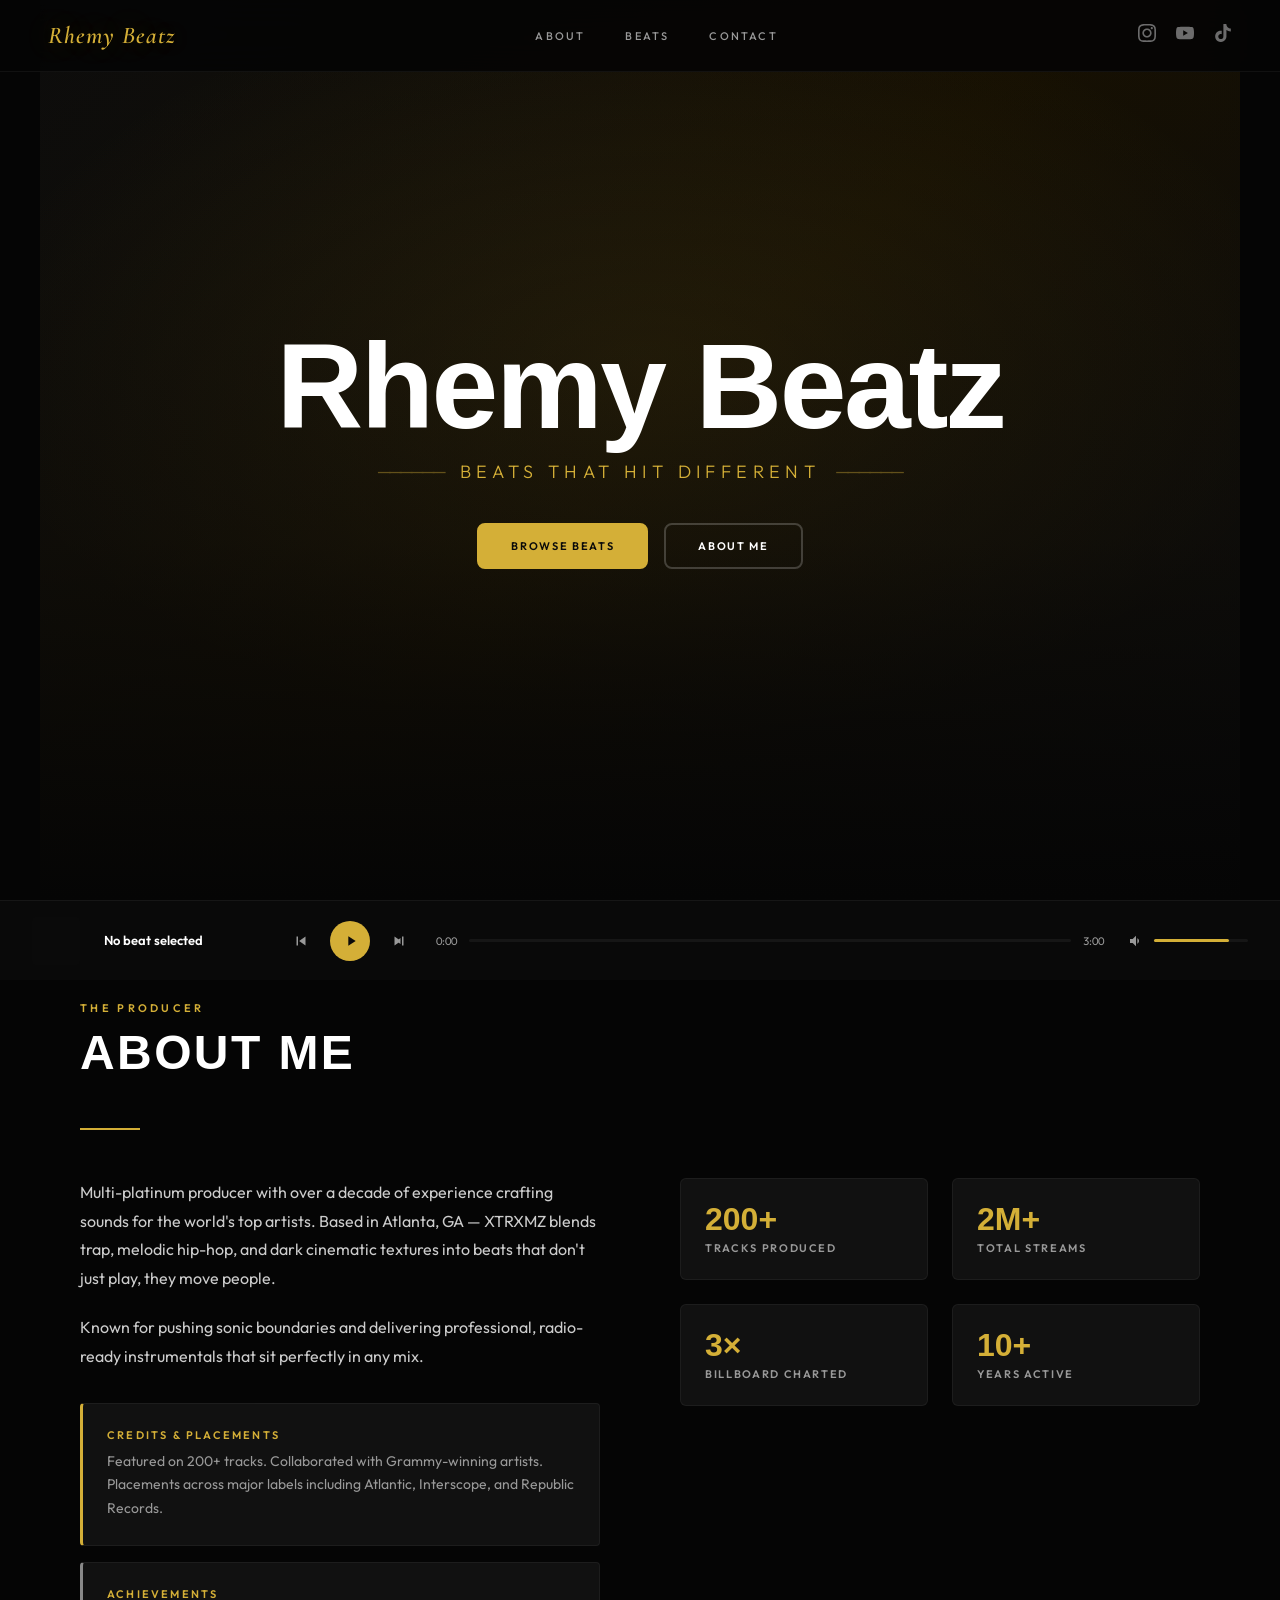
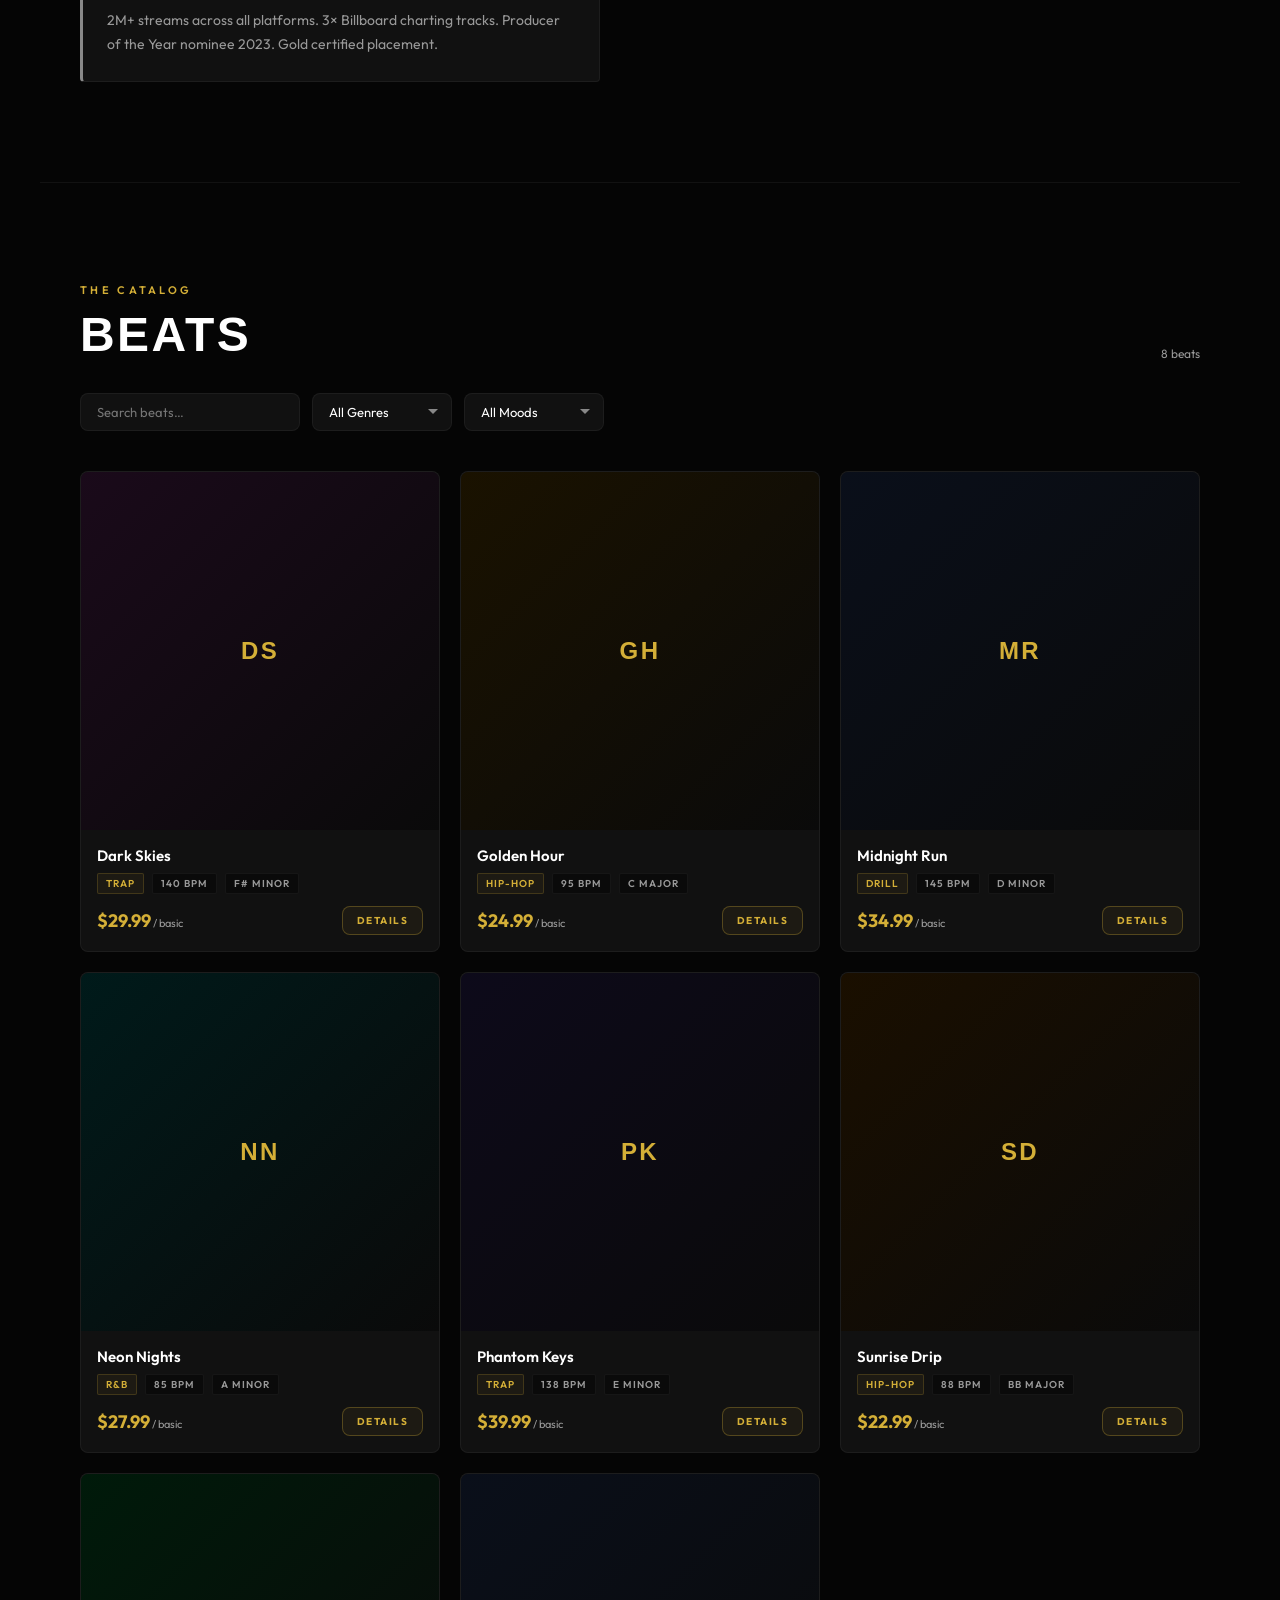
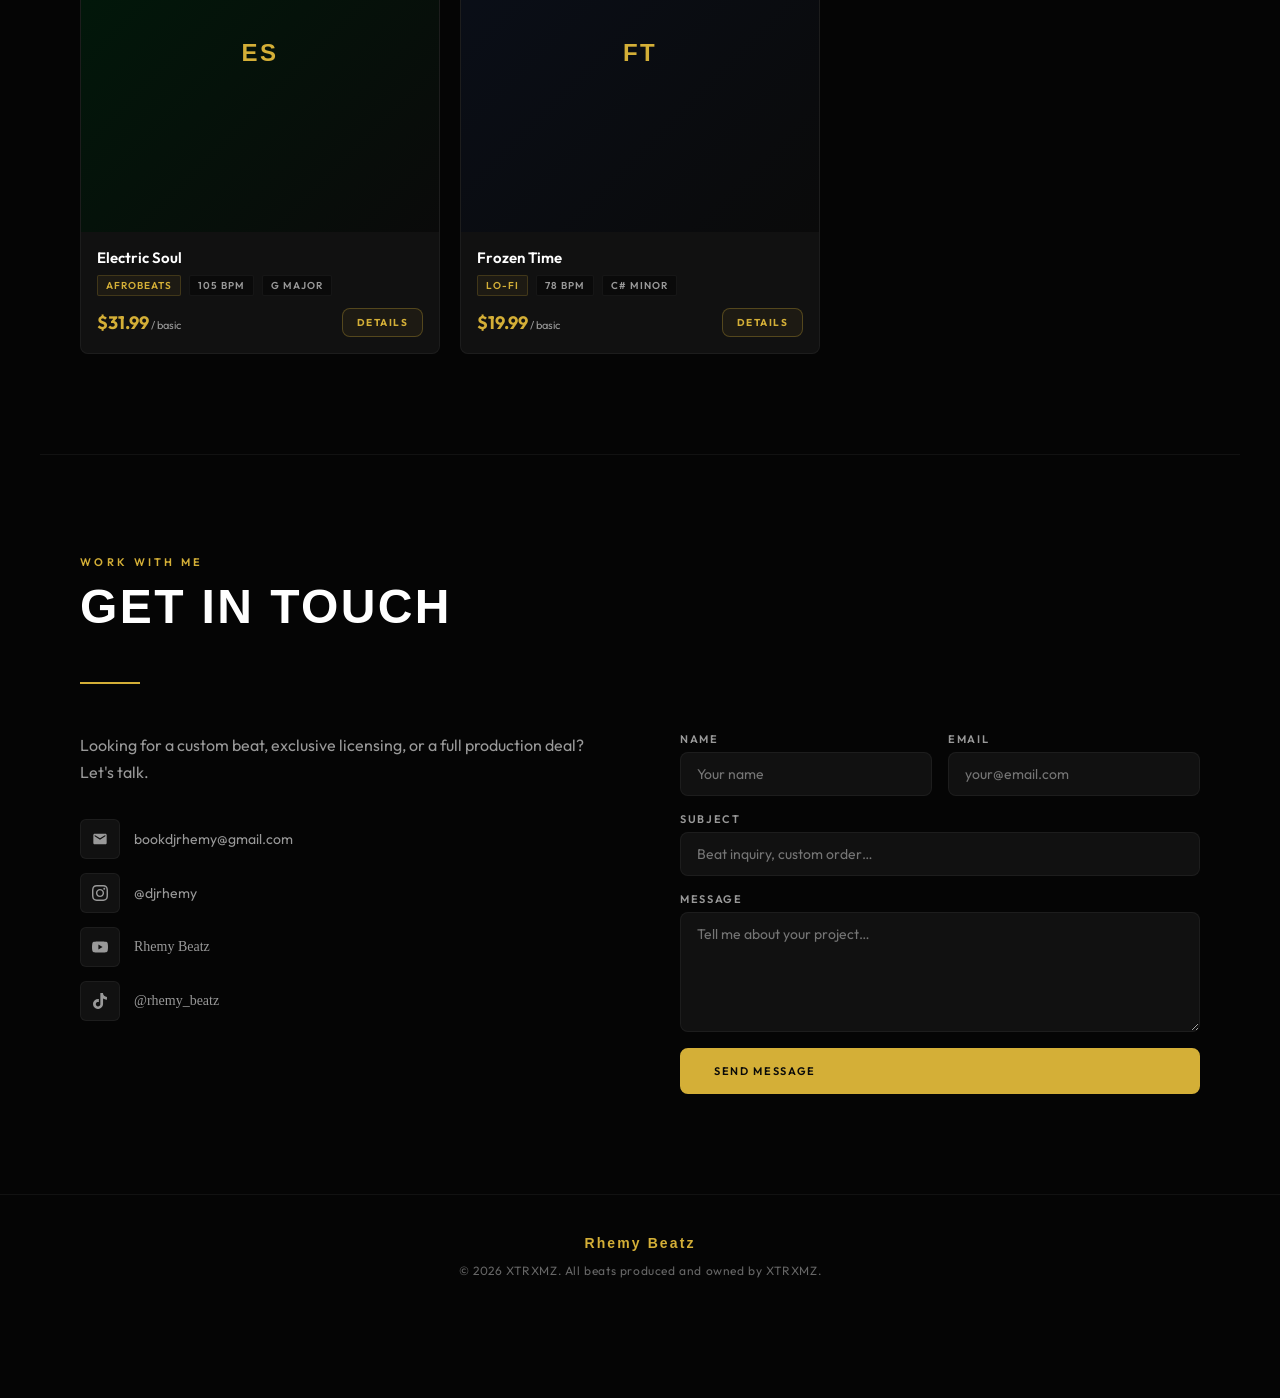
==== index.html @ 39f66e3c "Initial commit - saving my progress" ====
<!DOCTYPE html>
<html lang="en">
<head>
  <meta charset="UTF-8" />
  <meta name="viewport" content="width=device-width, initial-scale=1.0" />
  <title>Rhemy Beatz|Beatshub</title>
  <meta name="description" content="Premium beats by XTRXMZ. Trap, Hip-Hop, Drill, R&B instrumentals available for licensing." />
  <link rel="stylesheet" href="styles.css" />
</head>
<body>

<!-- ═══════════════════════════════════════════ NAV ══ -->
<nav id="nav">
  <a href="#hero" class="nav-logo"></a>
  <div class="nav-links">
    <a href="#about">About</a>
    <a href="#beats">Beats</a>
    <a href="#contact">Contact</a>
  </div>
  <div class="nav-social">
    <!-- Instagram -->
    <a href="https://instagram.com" target="_blank" title="Instagram">
      <svg viewBox="0 0 24 24"><path d="M12 2.163c3.204 0 3.584.012 4.85.07 3.252.148 4.771 1.691 4.919 4.919.058 1.265.069 1.645.069 4.849 0 3.205-.012 3.584-.069 4.849-.149 3.225-1.664 4.771-4.919 4.919-1.266.058-1.644.07-4.85.07-3.204 0-3.584-.012-4.849-.07-3.26-.149-4.771-1.699-4.919-4.92-.058-1.265-.07-1.644-.07-4.849 0-3.204.013-3.583.07-4.849.149-3.227 1.664-4.771 4.919-4.919 1.266-.057 1.645-.069 4.849-.069zm0-2.163c-3.259 0-3.667.014-4.947.072-4.358.2-6.78 2.618-6.98 6.98-.059 1.281-.073 1.689-.073 4.948 0 3.259.014 3.668.072 4.948.2 4.358 2.618 6.78 6.98 6.98 1.281.058 1.689.072 4.948.072 3.259 0 3.668-.014 4.948-.072 4.354-.2 6.782-2.618 6.979-6.98.059-1.28.073-1.689.073-4.948 0-3.259-.014-3.667-.072-4.947-.196-4.354-2.617-6.78-6.979-6.98-1.281-.059-1.69-.073-4.949-.073zm0 5.838c-3.403 0-6.162 2.759-6.162 6.162s2.759 6.163 6.162 6.163 6.162-2.759 6.162-6.163c0-3.403-2.759-6.162-6.162-6.162zm0 10.162c-2.209 0-4-1.79-4-4 0-2.209 1.791-4 4-4s4 1.791 4 4c0 2.21-1.791 4-4 4zm6.406-11.845c-.796 0-1.441.645-1.441 1.44s.645 1.44 1.441 1.44c.795 0 1.439-.645 1.439-1.44s-.644-1.44-1.439-1.44z"/></svg>
    </a>
    <!-- YouTube -->
    <a href="https://youtube.com" target="_blank" title="YouTube">
      <svg viewBox="0 0 24 24"><path d="M23.495 6.205a3.007 3.007 0 0 0-2.088-2.088c-1.87-.501-9.396-.501-9.396-.501s-7.507-.01-9.396.501A3.007 3.007 0 0 0 .527 6.205a31.247 31.247 0 0 0-.522 5.805 31.247 31.247 0 0 0 .522 5.783 3.007 3.007 0 0 0 2.088 2.088c1.868.502 9.396.502 9.396.502s7.506 0 9.396-.502a3.007 3.007 0 0 0 2.088-2.088 31.247 31.247 0 0 0 .5-5.783 31.247 31.247 0 0 0-.5-5.805zM9.609 15.601V8.408l6.264 3.602z"/></svg>
    </a>
    <!-- TikTok -->
    <a href="https://tiktok.com" target="_blank" title="TikTok">
      <svg viewBox="0 0 24 24"><path d="M12.525.02c1.31-.02 2.61-.01 3.91-.02.08 1.53.63 3.09 1.75 4.17 1.12 1.11 2.7 1.62 4.24 1.79v4.03c-1.44-.05-2.89-.35-4.2-.97-.57-.26-1.1-.59-1.62-.93-.01 2.92.01 5.84-.02 8.75-.08 1.4-.54 2.79-1.35 3.94-1.31 1.92-3.58 3.17-5.91 3.21-1.43.08-2.86-.31-4.08-1.03-2.02-1.19-3.44-3.37-3.65-5.71-.02-.5-.03-1-.01-1.49.18-1.9 1.12-3.72 2.58-4.96 1.66-1.44 3.98-2.13 6.15-1.72.02 1.48-.04 2.96-.04 4.44-.99-.32-2.15-.23-3.02.37-.63.41-1.11 1.04-1.36 1.75-.21.51-.15 1.07-.14 1.61.24 1.64 1.82 3.02 3.5 2.87 1.12-.01 2.19-.66 2.77-1.61.19-.33.4-.67.41-1.06.1-1.79.06-3.57.07-5.36.01-4.03-.01-8.05.02-12.07z"/></svg>
    </a>
  </div>
</nav>

<!-- ═══════════════════════════════════════════ HERO ══ -->
<section id="hero">
  <div class="hero-bg"></div>
  <div class="hero-overlay"></div>
  <div class="hero-content">
    <h1 class="hero-name" id="hero-name">Rhemy Beatz</h1>
    <p class="hero-tagline" id="hero-tagline">Beats That Hit Different</p>
    <div class="hero-cta">
      <a href="#beats" class="btn btn-primary">Browse Beats</a>
      <a href="#about" class="btn btn-outline">About Me</a>
    </div>
  </div>
</section>

<!-- ═══════════════════════════════════════════ ABOUT ══ -->
<section id="about">
  <div class="section-label">The Producer</div>
  <h2 class="section-title">About Me</h2>
  <div class="section-divider"></div>
  <div class="about-grid">
    <div>
      <div class="about-bio">
        <p id="about-bio-1"></p>
        <p id="about-bio-2"></p>
      </div>
      <div class="credits-block" style="margin-top:32px">
        <h4>Credits &amp; Placements</h4>
        <p id="credits-text"></p>
      </div>
      <div class="credits-block" style="margin-top:16px; border-left-color: #888">
        <h4>Achievements</h4>
        <p id="achievements-text"></p>
      </div>
    </div>
    <div>
      <div id="about-stats" class="about-stats"></div>
    </div>
  </div>
</section>

<!-- ═══════════════════════════════════════════ BEATS ══ -->
<section id="beats">
  <div class="beats-header">
    <div>
      <div class="section-label">The Catalog</div>
      <h2 class="section-title">Beats</h2>
    </div>
    <span class="filter-count" id="beat-count"></span>
  </div>

  <div class="filters">
    <input type="search" class="filter-input" id="filter-search" placeholder="Search beats…" autocomplete="off" />
    <select class="filter-select" id="filter-genre">
      <option value="">All Genres</option>
    </select>
    <select class="filter-select" id="filter-mood">
      <option value="">All Moods</option>
    </select>
  </div>

  <div class="beats-grid" id="beats-grid"></div>
</section>

<!-- ═══════════════════════════════════════════ CONTACT ══ -->
<section id="contact">
  <div class="section-label">Work With Me</div>
  <h2 class="section-title">Get In Touch</h2>
  <div class="section-divider"></div>
  <div class="contact-grid">
    <div class="contact-info">
      <p class="contact-tagline">Looking for a custom beat, exclusive licensing, or a full production deal? Let's talk.</p>
      <div class="contact-links">
        <a href="mailto: bookdjrhemy@gmail.com" class="contact-link">
          <span class="contact-link-icon">
            <svg viewBox="0 0 24 24"><path d="M20 4H4c-1.1 0-1.99.9-1.99 2L2 18c0 1.1.9 2 2 2h16c1.1 0 2-.9 2-2V6c0-1.1-.9-2-2-2zm0 4l-8 5-8-5V6l8 5 8-5v2z"/></svg>
          </span>
          bookdjrhemy@gmail.com
        </a>
        <a href="https://djrhemy" target="_blank" class="contact-link">
          <span class="contact-link-icon">
            <svg viewBox="0 0 24 24"><path d="M12 2.163c3.204 0 3.584.012 4.85.07 3.252.148 4.771 1.691 4.919 4.919.058 1.265.069 1.645.069 4.849 0 3.205-.012 3.584-.069 4.849-.149 3.225-1.664 4.771-4.919 4.919-1.266.058-1.644.07-4.85.07-3.204 0-3.584-.012-4.849-.07-3.26-.149-4.771-1.699-4.919-4.92-.058-1.265-.07-1.644-.07-4.849 0-3.204.013-3.583.07-4.849.149-3.227 1.664-4.771 4.919-4.919 1.266-.057 1.645-.069 4.849-.069zm0-2.163c-3.259 0-3.667.014-4.947.072-4.358.2-6.78 2.618-6.98 6.98-.059 1.281-.073 1.689-.073 4.948 0 3.259.014 3.668.072 4.948.2 4.358 2.618 6.78 6.98 6.98 1.281.058 1.689.072 4.948.072 3.259 0 3.668-.014 4.948-.072 4.354-.2 6.782-2.618 6.979-6.98.059-1.28.073-1.689.073-4.948 0-3.259-.014-3.667-.072-4.947-.196-4.354-2.617-6.78-6.979-6.98-1.281-.059-1.69-.073-4.949-.073zm0 5.838c-3.403 0-6.162 2.759-6.162 6.162s2.759 6.163 6.162 6.163 6.162-2.759 6.162-6.163c0-3.403-2.759-6.162-6.162-6.162zm0 10.162c-2.209 0-4-1.79-4-4 0-2.209 1.791-4 4-4s4 1.791 4 4c0 2.21-1.791 4-4 4zm6.406-11.845c-.796 0-1.441.645-1.441 1.44s.645 1.44 1.441 1.44c.795 0 1.439-.645 1.439-1.44s-.644-1.44-1.439-1.44z"/></svg>
          </span>
          @djrhemy
        </a>
        <a href="https://youtube.com" target="_Rhemy Beatz" class="contact-link">
          <span class="contact-link-icon" style="font-family: 'Georgia', serif;">
            <svg viewBox="0 0 24 24"><path d="M23.495 6.205a3.007 3.007 0 0 0-2.088-2.088c-1.87-.501-9.396-.501-9.396-.501s-7.507-.01-9.396.501A3.007 3.007 0 0 0 .527 6.205a31.247 31.247 0 0 0-.522 5.805 31.247 31.247 0 0 0 .522 5.783 3.007 3.007 0 0 0 2.088 2.088c1.868.502 9.396.502 9.396.502s7.506 0 9.396-.502a3.007 3.007 0 0 0 2.088-2.088 31.247 31.247 0 0 0 .5-5.783 31.247 31.247 0 0 0-.5-5.805zM9.609 15.601V8.408l6.264 3.602z"/></svg>
          </span>
          <span style="font-family: 'Georgia', serif;">Rhemy Beatz</span>
        </a>
        <a href="https://tiktok.com" target="_rhemy_beatz" class="contact-link">
          <span class="contact-link-icon">
            <svg viewBox="0 0 24 24"><path d="M12.525.02c1.31-.02 2.61-.01 3.91-.02.08 1.53.63 3.09 1.75 4.17 1.12 1.11 2.7 1.62 4.24 1.79v4.03c-1.44-.05-2.89-.35-4.2-.97-.57-.26-1.1-.59-1.62-.93-.01 2.92.01 5.84-.02 8.75-.08 1.4-.54 2.79-1.35 3.94-1.31 1.92-3.58 3.17-5.91 3.21-1.43.08-2.86-.31-4.08-1.03-2.02-1.19-3.44-3.37-3.65-5.71-.02-.5-.03-1-.01-1.49.18-1.9 1.12-3.72 2.58-4.96 1.66-1.44 3.98-2.13 6.15-1.72.02 1.48-.04 2.96-.04 4.44-.99-.32-2.15-.23-3.02.37-.63.41-1.11 1.04-1.36 1.75-.21.51-.15 1.07-.14 1.61.24 1.64 1.82 3.02 3.5 2.87 1.12-.01 2.19-.66 2.77-1.61.19-.33.4-.67.41-1.06.1-1.79.06-3.57.07-5.36.01-4.03-.01-8.05.02-12.07z"/></svg>
          </span>
          <span style="font-family: 'Georgia', serif;">@rhemy_beatz</span>
        </a>
      </div>
    </div>

    <div>
      <form class="contact-form" id="contact-form">
        <div class="form-row">
          <div class="form-field">
            <label class="form-label" for="f-name">Name</label>
            <input class="form-input" type="text" id="f-name" placeholder="Your name" required />
          </div>
          <div class="form-field">
            <label class="form-label" for="f-email">Email</label>
            <input class="form-input" type="email" id="f-email" placeholder="your@email.com" required />
          </div>
        </div>
        <div class="form-field">
          <label class="form-label" for="f-subject">Subject</label>
          <input class="form-input" type="text" id="f-subject" placeholder="Beat inquiry, custom order…" required />
        </div>
        <div class="form-field">
          <label class="form-label" for="f-message">Message</label>
          <textarea class="form-textarea" id="f-message" placeholder="Tell me about your project…" required></textarea>
        </div>
        <button type="submit" class="btn btn-primary" id="submit-btn">Send Message</button>
      </form>
      <div class="form-success" id="form-success">
        Message sent — I'll get back to you within 24 hours.
      </div>
    </div>
  </div>
</section>

<!-- ═══════════════════════════════════════════ FOOTER ══ -->
<footer>
  <div class="footer-name">XTRXMZ</div>
  <p>&copy; 2026 XTRXMZ. All beats produced and owned by XTRXMZ.</p>
</footer>

<!-- ═══════════════════════════════════════════ BEAT MODAL ══ -->
<div class="modal-overlay" id="modal-overlay">
  <div class="modal" role="dialog" aria-modal="true">
    <div class="modal-inner">
      <div class="modal-art" id="modal-art">
        <div class="modal-art-placeholder" id="modal-art-initials"></div>
      </div>
      <div class="modal-body">
        <button class="modal-close" id="modal-close" aria-label="Close">&times;</button>
        <h2 class="modal-title" id="modal-title"></h2>
        <div class="modal-tags" id="modal-tags"></div>
        <p class="modal-desc" id="modal-desc"></p>
        <div class="modal-specs">
          <div class="spec-item"><div class="spec-label">Genre</div><div class="spec-value" id="modal-spec-genre"></div></div>
          <div class="spec-item"><div class="spec-label">BPM</div><div class="spec-value" id="modal-spec-bpm"></div></div>
          <div class="spec-item"><div class="spec-label">Key</div><div class="spec-value" id="modal-spec-key"></div></div>
          <div class="spec-item"><div class="spec-label">Mood</div><div class="spec-value" id="modal-spec-mood"></div></div>
        </div>
        <div>
          <div class="section-label" style="margin-bottom:12px">License Pricing</div>
          <div class="license-grid">
            <div class="license-item">
              <div><span class="license-name">Basic License</span><br><small style="color:var(--text-muted);font-size:11px">MP3 · 500k streams · Non-exclusive</small></div>
              <div class="license-price" id="modal-license-basic"></div>
            </div>
            <div class="license-item popular">
              <div><span class="license-name">Premium License</span><span class="license-badge">Popular</span><br><small style="color:var(--text-muted);font-size:11px">WAV+MP3 · Unlimited · Non-exclusive</small></div>
              <div class="license-price" id="modal-license-premium"></div>
            </div>
            <div class="license-item">
              <div><span class="license-name">Exclusive License</span><br><small style="color:var(--text-muted);font-size:11px">Full rights · Removed from catalog</small></div>
              <div class="license-price" id="modal-license-exclusive"></div>
            </div>
          </div>
        </div>
        <button class="btn btn-primary" id="modal-play-btn" style="margin-top:8px">
          <svg width="14" height="14" viewBox="0 0 24 24" fill="currentColor"><path d="M8 5v14l11-7z"/></svg>
          Preview Beat
        </button>
      </div>
    </div>
  </div>
</div>

<!-- ═══════════════════════════════════════════ FLOATING PLAYER ══ -->
<div id="player">
  <div class="player-art" id="player-art">
    <span id="player-art-initials"></span>
  </div>
  <div class="player-info">
    <div class="player-title" id="player-title">No beat selected</div>
    <div class="player-genre" id="player-genre"></div>
  </div>
  <div class="player-controls">
    <button class="ctrl-btn" id="btn-prev" title="Previous">
      <svg viewBox="0 0 24 24"><path d="M6 6h2v12H6zm3.5 6 8.5 6V6z"/></svg>
    </button>
    <button class="play-pause-btn" title="Play / Pause">
      <svg class="icon-play" viewBox="0 0 24 24"><path d="M8 5v14l11-7z"/></svg>
      <svg class="icon-pause" viewBox="0 0 24 24"><path d="M6 19h4V5H6v14zm8-14v14h4V5h-4z"/></svg>
    </button>
    <button class="ctrl-btn" id="btn-next" title="Next">
      <svg viewBox="0 0 24 24"><path d="M6 18l8.5-6L6 6v12zm2.5-6 5.5 4V8z M16 6h2v12h-2z"/></svg>
    </button>
  </div>
  <div class="player-progress">
    <span class="progress-time" id="time-current">0:00</span>
    <div class="progress-track" id="progress-track">
      <div class="progress-fill" id="progress-fill"></div>
      <div class="progress-thumb" id="progress-thumb"></div>
    </div>
    <span class="progress-time" id="time-total">3:00</span>
  </div>
  <div class="player-volume">
    <svg viewBox="0 0 24 24"><path d="M3 9v6h4l5 5V4L7 9H3zm13.5 3c0-1.77-1.02-3.29-2.5-4.03v8.05c1.48-.73 2.5-2.25 2.5-4.02z"/></svg>
    <div class="volume-track" id="volume-track">
      <div class="volume-fill" id="volume-fill"></div>
    </div>
  </div>
</div>

<audio id="audio"></audio>
<script src="script.js"></script>
</body>
</html>
---- styles.css ----
@import url('https://fonts.googleapis.com/css2?family=Cormorant+Garamond:ital,wght@0,400;0,600;1,400&family=Bebas+Neue&family=Outfit:wght@300;400;500;600;700&display=swap');

*, *::before, *::after { box-sizing: border-box; margin: 0; padding: 0; }

:root {
  --bg: #050505;
  --bg-card: #111111;
  --bg-card2: #0a0a0a;
  --border: rgba(255,255,255,0.05);
  --gold: #D4AF37;
  --gold-dim: #b8942b;
  --gold-bg: rgba(212,175,55,0.06);
  --text: #FFFFFF;
  --text-muted: #999999;
  --text-dim: #666666;
  --radius: 8px;
  --player-h: 80px;
}

html { scroll-behavior: smooth; }

body {
  font-family: 'Outfit', sans-serif;
  background: var(--bg);
  color: var(--text);
  min-height: 100vh;
  padding-bottom: var(--player-h);
}

a { color: inherit; text-decoration: none; }
img { max-width: 100%; display: block; }
button { cursor: pointer; border: none; background: none; font-family: inherit; }

/* ─── SCROLLBAR ─────────────────────────────── */
::-webkit-scrollbar { width: 6px; }
::-webkit-scrollbar-track { background: var(--bg); }
::-webkit-scrollbar-thumb { background: var(--border); border-radius: 3px; }
::-webkit-scrollbar-thumb:hover { background: var(--gold-dim); }

/* ─── NAV ───────────────────────────────────── */
#nav {
  position: fixed; top: 0; left: 0; right: 0; z-index: 100;
  display: flex; align-items: center; justify-content: space-between;
  padding: 0 48px; height: 72px;
  background: rgba(5,5,5,0.9);
  backdrop-filter: blur(20px);
  border-bottom: 1px solid var(--border);
  transition: all 0.3s ease;
}
.nav-logo {
  font-family: 'Cormorant Garamond', serif;
  font-style: italic;
  font-weight: 600;
  font-size: 24px;
  color: var(--gold);
  letter-spacing: 0.05em;
  text-shadow: 0 0 30px rgba(212,175,55,0.3);
}
.nav-links { display: flex; gap: 40px; align-items: center; }
.nav-links a {
  font-size: 11px; font-weight: 500; letter-spacing: 0.2em;
  text-transform: uppercase; color: var(--text-muted);
  transition: all 0.3s ease;
  position: relative;
}
.nav-links a::after {
  content: '';
  position: absolute;
  bottom: -4px;
  left: 0;
  width: 0;
  height: 1px;
  background: var(--gold);
  transition: width 0.3s ease;
}
.nav-links a:hover { color: var(--text); }
.nav-links a:hover::after { width: 100%; }
.nav-social { display: flex; gap: 20px; align-items: center; }
.nav-social a { 
  color: var(--text-muted); 
  font-size: 18px; 
  transition: all 0.3s ease;
  opacity: 0.7;
}
.nav-social a:hover { 
  color: var(--gold); 
  opacity: 1;
  transform: translateY(-2px);
}
.nav-social svg { width: 18px; height: 18px; fill: currentColor; }

/* ─── HERO ──────────────────────────────────── */
#hero {
  position: relative; height: 100vh; min-height: 600px;
  display: flex; align-items: center; justify-content: center; overflow: hidden;
}
.hero-bg {
  position: absolute; inset: 0;
  background: linear-gradient(135deg, #0d0d0d 0%, #1a1200 50%, #0d0d0d 100%);
}
.hero-bg::before {
  content: '';
  position: absolute; inset: 0;
  background: radial-gradient(ellipse 80% 60% at 50% 40%, rgba(212,175,55,0.12) 0%, transparent 70%);
}
.hero-bg-img {
  position: absolute; inset: 0; width: 100%; height: 100%;
  object-fit: cover; opacity: 0.3;
}
.hero-overlay {
  position: absolute; inset: 0;
  background: linear-gradient(to bottom, rgba(10,10,10,0.2) 0%, rgba(10,10,10,0.5) 60%, var(--bg) 100%);
}
.hero-content {
  position: relative; z-index: 2; text-align: center; padding: 0 24px;
  animation: fadeUp 1.2s ease both;
}
@keyframes fadeUp {
  from { opacity: 0; transform: translateY(30px); }
  to   { opacity: 1; transform: translateY(0); }
}
.hero-name {
  font-family: 'Syncopate', sans-serif;
  font-size: clamp(56px, 12vw, 120px);
  font-weight: 700; letter-spacing: -0.02em;
  color: #fff; line-height: 0.9;
  margin-bottom: 20px;
}
.hero-tagline {
  font-size: clamp(13px, 2vw, 18px); font-weight: 300;
  color: var(--gold); letter-spacing: 0.3em; text-transform: uppercase;
  margin-bottom: 40px;
}
.hero-tagline::before,
.hero-tagline::after {
  content: '──────';
  display: inline-block; margin: 0 16px;
  opacity: 0.4; letter-spacing: -0.1em;
}
.hero-cta { display: flex; gap: 16px; justify-content: center; flex-wrap: wrap; }
.btn {
  display: inline-flex; align-items: center; gap: 8px;
  padding: 14px 32px; font-size: 11px; font-weight: 600;
  letter-spacing: 0.15em; text-transform: uppercase;
  border-radius: var(--radius); transition: all 0.2s;
}
.btn-primary {
  background: var(--gold); color: #0a0a0a;
  border: 2px solid var(--gold);
}
.btn-primary:hover { background: var(--gold-dim); border-color: var(--gold-dim); transform: translateY(-2px); }
.btn-outline {
  background: transparent; color: var(--text);
  border: 2px solid rgba(255,255,255,0.2);
}
.btn-outline:hover { border-color: var(--gold); color: var(--gold); transform: translateY(-2px); }

/* ─── SECTION BASE ──────────────────────────── */
section { padding: 100px 40px; max-width: 1200px; margin: 0 auto; }
.section-label {
  font-size: 11px; font-weight: 600; letter-spacing: 0.3em;
  text-transform: uppercase; color: var(--gold); margin-bottom: 12px;
}
.section-title {
  font-family: 'Syncopate', sans-serif;
  font-size: clamp(28px, 4vw, 48px); font-weight: 700;
  text-transform: uppercase; letter-spacing: 0.05em;
  line-height: 1.1; margin-bottom: 48px;
}
.section-divider {
  width: 60px; height: 2px; background: var(--gold);
  margin: 24px 0 48px;
}

/* ─── ABOUT ─────────────────────────────────── */
#about { border-top: 1px solid var(--border); }
.about-grid {
  display: grid; grid-template-columns: 1fr 1fr; gap: 80px; align-items: start;
}
.about-bio {
  font-size: 16px; line-height: 1.8; color: #ccc;
}
.about-bio p + p { margin-top: 20px; }
.about-stats {
  display: grid; grid-template-columns: 1fr 1fr; gap: 24px;
}
.stat-card {
  background: var(--bg-card); border: 1px solid var(--border);
  border-radius: 6px; padding: 24px;
}
.stat-card .stat-num {
  font-family: 'Syncopate', sans-serif;
  font-size: 32px; font-weight: 700; color: var(--gold);
  line-height: 1; margin-bottom: 6px;
}
.stat-card .stat-label {
  font-size: 11px; font-weight: 600; letter-spacing: 0.15em;
  text-transform: uppercase; color: var(--text-muted);
}
.credits-block {
  margin-top: 32px; padding: 24px; background: var(--bg-card);
  border: 1px solid var(--border); border-left: 3px solid var(--gold);
  border-radius: 4px;
}
.credits-block h4 {
  font-size: 11px; font-weight: 600; letter-spacing: 0.2em;
  text-transform: uppercase; color: var(--gold); margin-bottom: 8px;
}
.credits-block p { font-size: 14px; line-height: 1.7; color: var(--text-muted); }

/* ─── BEATS ─────────────────────────────────── */
#beats { border-top: 1px solid var(--border); }
.beats-header { display: flex; align-items: flex-end; justify-content: space-between; flex-wrap: wrap; gap: 24px; margin-bottom: 32px; }
.beats-header .section-title { margin-bottom: 0; }

.filters {
  display: flex; gap: 12px; flex-wrap: wrap; margin-bottom: 40px; align-items: center;
}
.filter-input {
  background: var(--bg-card); border: 1px solid var(--border);
  color: var(--text); font-family: 'Outfit', sans-serif;
  font-size: 13px; padding: 10px 16px; border-radius: var(--radius);
  outline: none; transition: border-color 0.2s;
  min-width: 200px;
}
.filter-input:focus { border-color: var(--gold); }
.filter-select {
  background: var(--bg-card); border: 1px solid var(--border);
  color: var(--text); font-family: 'Outfit', sans-serif;
  font-size: 13px; padding: 10px 16px; border-radius: var(--radius);
  outline: none; cursor: pointer; transition: border-color 0.2s;
  appearance: none; min-width: 140px;
  background-image: url("data:image/svg+xml,%3Csvg xmlns='http://www.w3.org/2000/svg' width='12' height='12' viewBox='0 0 12 12'%3E%3Cpath fill='%23888' d='M6 8L1 3h10z'/%3E%3C/svg%3E");
  background-repeat: no-repeat; background-position: right 12px center; padding-right: 32px;
}
.filter-select:focus { border-color: var(--gold); }
.filter-count {
  font-size: 12px; color: var(--text-muted); margin-left: 4px; white-space: nowrap;
}

.beats-grid {
  display: grid; grid-template-columns: repeat(auto-fill, minmax(280px, 1fr)); gap: 20px;
}
.beat-card {
  background: var(--bg-card); border: 1px solid var(--border);
  border-radius: 8px; overflow: hidden;
  transition: border-color 0.2s, transform 0.2s, box-shadow 0.2s;
  cursor: pointer;
}
.beat-card:hover {
  border-color: rgba(212,175,55,0.4);
  transform: translateY(-4px);
  box-shadow: 0 20px 40px rgba(0,0,0,0.5);
}
.beat-card.playing {
  border-color: var(--gold);
  box-shadow: 0 0 0 1px var(--gold), 0 20px 40px rgba(0,0,0,0.5);
}
.beat-artwork {
  position: relative; aspect-ratio: 1; overflow: hidden;
  background: var(--bg-card2);
}
.beat-artwork img { width: 100%; height: 100%; object-fit: cover; transition: transform 0.4s; }
.beat-card:hover .beat-artwork img { transform: scale(1.05); }
.beat-artwork-placeholder {
  width: 100%; height: 100%; display: flex; align-items: center; justify-content: center;
  font-family: 'Syncopate', sans-serif; font-size: 24px; font-weight: 700;
  color: var(--gold); letter-spacing: 0.1em;
}
.beat-play-btn {
  position: absolute; inset: 0; display: flex; align-items: center; justify-content: center;
  background: rgba(0,0,0,0); transition: background 0.2s;
}
.beat-play-btn:hover, .beat-card.playing .beat-play-btn { background: rgba(0,0,0,0.4); }
.beat-play-icon {
  width: 52px; height: 52px; background: var(--gold); border-radius: 50%;
  display: flex; align-items: center; justify-content: center;
  opacity: 0; transition: opacity 0.2s, transform 0.2s; transform: scale(0.8);
}
.beat-card:hover .beat-play-icon,
.beat-card.playing .beat-play-icon {
  opacity: 1; transform: scale(1);
}
.beat-play-icon svg { width: 20px; height: 20px; fill: #0a0a0a; margin-left: 3px; }
.beat-card.playing .beat-play-icon { background: var(--gold); }
.beat-playing-indicator {
  position: absolute; top: 10px; right: 10px;
  background: var(--gold); color: #0a0a0a;
  font-size: 9px; font-weight: 700; letter-spacing: 0.1em;
  text-transform: uppercase; padding: 4px 8px; border-radius: 2px;
  display: none;
}
.beat-card.playing .beat-playing-indicator { display: block; }

.beat-info { padding: 16px; }
.beat-title {
  font-weight: 600; font-size: 15px; color: var(--text);
  margin-bottom: 8px; white-space: nowrap; overflow: hidden; text-overflow: ellipsis;
}
.beat-meta {
  display: flex; gap: 8px; flex-wrap: wrap; margin-bottom: 12px;
}
.beat-tag {
  font-size: 10px; font-weight: 600; letter-spacing: 0.1em; text-transform: uppercase;
  padding: 3px 8px; border-radius: 2px;
  background: var(--bg-card2); color: var(--text-muted); border: 1px solid var(--border);
}
.beat-tag.gold { background: var(--gold-bg); color: var(--gold); border-color: rgba(212,175,55,0.2); }
.beat-footer { display: flex; align-items: center; justify-content: space-between; }
.beat-price { font-size: 18px; font-weight: 700; color: var(--gold); }
.beat-price span { font-size: 11px; font-weight: 400; color: var(--text-muted); margin-left: 2px; }
.beat-buy-btn {
  font-size: 10px; font-weight: 700; letter-spacing: 0.15em;
  text-transform: uppercase; padding: 7px 14px;
  background: var(--gold-bg); color: var(--gold);
  border: 1px solid rgba(212,175,55,0.3); border-radius: var(--radius);
  transition: all 0.2s;
}
.beat-buy-btn:hover { background: var(--gold); color: #0a0a0a; }
.no-beats {
  grid-column: 1/-1; text-align: center; padding: 80px 24px;
  color: var(--text-muted); font-size: 14px;
}
.no-beats svg { width: 48px; height: 48px; fill: var(--text-dim); margin: 0 auto 16px; display: block; }

/* ─── BEAT MODAL ────────────────────────────── */
.modal-overlay {
  position: fixed; inset: 0; z-index: 200;
  background: rgba(0,0,0,0.85); backdrop-filter: blur(8px);
  display: flex; align-items: center; justify-content: center; padding: 24px;
  opacity: 0; pointer-events: none; transition: opacity 0.3s;
}
.modal-overlay.open { opacity: 1; pointer-events: all; }
.modal {
  background: var(--bg-card); border: 1px solid var(--border);
  border-radius: 12px; max-width: 800px; width: 100%;
  max-height: 90vh; overflow-y: auto;
  transform: translateY(20px); transition: transform 0.3s;
}
.modal-overlay.open .modal { transform: translateY(0); }
.modal-inner { display: grid; grid-template-columns: 300px 1fr; gap: 0; }
.modal-art {
  background: var(--bg-card2); aspect-ratio: 1;
  display: flex; align-items: center; justify-content: center;
  overflow: hidden; border-radius: 12px 0 0 0;
}
.modal-art img { width: 100%; height: 100%; object-fit: cover; }
.modal-art-placeholder {
  font-family: 'Syncopate', sans-serif; font-size: 36px; font-weight: 700;
  color: var(--gold); letter-spacing: 0.1em;
}
.modal-body { padding: 32px; display: flex; flex-direction: column; gap: 20px; }
.modal-close {
  align-self: flex-end; color: var(--text-muted); font-size: 24px;
  line-height: 1; transition: color 0.2s; background: none; border: none; cursor: pointer;
}
.modal-close:hover { color: var(--text); }
.modal-title {
  font-family: 'Syncopate', sans-serif; font-size: 22px; font-weight: 700;
  text-transform: uppercase; letter-spacing: 0.05em; line-height: 1.2;
}
.modal-tags { display: flex; gap: 8px; flex-wrap: wrap; }
.modal-desc { font-size: 14px; line-height: 1.7; color: var(--text-muted); }
.modal-specs {
  display: grid; grid-template-columns: 1fr 1fr; gap: 12px;
}
.spec-item { display: flex; flex-direction: column; gap: 2px; }
.spec-label { font-size: 10px; font-weight: 600; letter-spacing: 0.15em; text-transform: uppercase; color: var(--text-dim); }
.spec-value { font-size: 14px; font-weight: 500; color: var(--text); }
.license-grid { display: flex; flex-direction: column; gap: 10px; }
.license-item {
  display: flex; align-items: center; justify-content: space-between;
  padding: 14px 16px; background: var(--bg-card2);
  border: 1px solid var(--border); border-radius: 6px; transition: border-color 0.2s;
}
.license-item:hover { border-color: rgba(212,175,55,0.3); }
.license-item.popular { border-color: var(--gold); background: var(--gold-bg); }
.license-name { font-size: 13px; font-weight: 600; }
.license-badge {
  font-size: 9px; font-weight: 700; letter-spacing: 0.1em; text-transform: uppercase;
  padding: 2px 6px; background: var(--gold); color: #0a0a0a; border-radius: 2px; margin-left: 8px;
}
.license-price { font-size: 18px; font-weight: 700; color: var(--gold); }

/* ─── CONTACT ───────────────────────────────── */
#contact { border-top: 1px solid var(--border); }
.contact-grid { display: grid; grid-template-columns: 1fr 1fr; gap: 80px; align-items: start; }
.contact-info { display: flex; flex-direction: column; gap: 24px; }
.contact-tagline { font-size: 16px; line-height: 1.7; color: var(--text-muted); }
.contact-links { display: flex; flex-direction: column; gap: 14px; margin-top: 8px; }
.contact-link {
  display: flex; align-items: center; gap: 14px;
  font-size: 14px; color: var(--text-muted); transition: color 0.2s;
}
.contact-link:hover { color: var(--gold); }
.contact-link-icon {
  width: 40px; height: 40px; background: var(--bg-card);
  border: 1px solid var(--border); border-radius: 6px;
  display: flex; align-items: center; justify-content: center;
  flex-shrink: 0; transition: border-color 0.2s;
}
.contact-link:hover .contact-link-icon { border-color: var(--gold); }
.contact-link-icon svg { width: 16px; height: 16px; fill: currentColor; }
.contact-form { display: flex; flex-direction: column; gap: 16px; }
.form-row { display: grid; grid-template-columns: 1fr 1fr; gap: 16px; }
.form-field { display: flex; flex-direction: column; gap: 6px; }
.form-label { font-size: 11px; font-weight: 600; letter-spacing: 0.15em; text-transform: uppercase; color: var(--text-muted); }
.form-input, .form-textarea {
  background: var(--bg-card); border: 1px solid var(--border);
  color: var(--text); font-family: 'Outfit', sans-serif; font-size: 14px;
  padding: 12px 16px; border-radius: var(--radius); outline: none;
  transition: border-color 0.2s; resize: vertical;
}
.form-input:focus, .form-textarea:focus { border-color: var(--gold); }
.form-textarea { min-height: 120px; }
.form-success {
  padding: 16px; background: rgba(212,175,55,0.1); border: 1px solid rgba(212,175,55,0.3);
  border-radius: 6px; color: var(--gold); font-size: 14px; text-align: center; display: none;
}
.form-success.show { display: block; }

/* ─── FOOTER ────────────────────────────────── */
footer {
  border-top: 1px solid var(--border); padding: 40px;
  text-align: center; color: var(--text-dim); font-size: 12px; letter-spacing: 0.05em;
}
footer .footer-name {
  font-family: 'Syncopate', sans-serif; font-size: 14px; font-weight: 700;
  color: var(--gold); letter-spacing: 0.15em; margin-bottom: 12px;
}

/* ─── PLAYER ────────────────────────────────── */
#player {
  position: fixed; bottom: 0; left: 0; right: 0; z-index: 150;
  height: var(--player-h); background: rgba(10,10,10,0.96);
  border-top: 1px solid var(--border);
  backdrop-filter: blur(20px);
  display: flex; align-items: center; gap: 24px; padding: 0 32px;
  transform: translateY(100%); transition: transform 0.4s cubic-bezier(0.16,1,0.3,1);
}
#player.visible { transform: translateY(0); }

.player-art {
  width: 48px; height: 48px; border-radius: 4px; overflow: hidden;
  background: var(--bg-card2); flex-shrink: 0;
  display: flex; align-items: center; justify-content: center;
  font-family: 'Syncopate', sans-serif; font-size: 10px; color: var(--gold); font-weight: 700;
}
.player-art img { width: 100%; height: 100%; object-fit: cover; }

.player-info { min-width: 160px; flex-shrink: 0; }
.player-title { font-size: 13px; font-weight: 600; color: var(--text); white-space: nowrap; overflow: hidden; text-overflow: ellipsis; max-width: 200px; }
.player-genre { font-size: 11px; color: var(--text-muted); margin-top: 2px; }

.player-controls { display: flex; align-items: center; gap: 16px; }
.ctrl-btn { color: var(--text-muted); transition: color 0.2s; padding: 4px; }
.ctrl-btn:hover { color: var(--text); }
.ctrl-btn svg { width: 18px; height: 18px; fill: currentColor; display: block; }
.play-pause-btn {
  width: 40px; height: 40px; background: var(--gold); border-radius: 50%;
  display: flex; align-items: center; justify-content: center;
  transition: background 0.2s, transform 0.1s;
}
.play-pause-btn:hover { background: var(--gold-dim); transform: scale(1.05); }
.play-pause-btn svg { width: 16px; height: 16px; fill: #0a0a0a; }
.play-pause-btn .icon-play { display: block; margin-left: 2px; }
.play-pause-btn .icon-pause { display: none; }
.play-pause-btn.playing .icon-play { display: none; }
.play-pause-btn.playing .icon-pause { display: block; }

.player-progress { flex: 1; min-width: 100px; display: flex; align-items: center; gap: 12px; }
.progress-time { font-size: 11px; color: var(--text-muted); font-variant-numeric: tabular-nums; white-space: nowrap; }
.progress-track {
  flex: 1; height: 3px; background: var(--border); border-radius: 2px;
  cursor: pointer; position: relative; transition: height 0.15s;
}
.progress-track:hover { height: 5px; }
.progress-fill {
  height: 100%; background: var(--gold); border-radius: 2px;
  width: 0%; transition: width 0.1s linear; pointer-events: none;
}
.progress-thumb {
  position: absolute; top: 50%; width: 12px; height: 12px; background: var(--gold);
  border-radius: 50%; transform: translate(-50%, -50%);
  left: 0%; opacity: 0; transition: opacity 0.15s;
}
.progress-track:hover .progress-thumb { opacity: 1; }

.player-volume { display: flex; align-items: center; gap: 10px; width: 120px; flex-shrink: 0; }
.player-volume svg { width: 16px; height: 16px; fill: var(--text-muted); flex-shrink: 0; }
.volume-track {
  flex: 1; height: 3px; background: var(--border); border-radius: 2px;
  cursor: pointer; position: relative;
}
.volume-fill { height: 100%; background: var(--gold); border-radius: 2px; width: 80%; }

/* ─── RESPONSIVE ────────────────────────────── */
@media (max-width: 768px) {
  #nav { padding: 0 20px; }
  .nav-links { display: none; }
  section { padding: 60px 20px; }
  .about-grid, .contact-grid { grid-template-columns: 1fr; gap: 40px; }
  .form-row { grid-template-columns: 1fr; }
  .modal-inner { grid-template-columns: 1fr; }
  .modal-art { border-radius: 12px 12px 0 0; max-height: 240px; }
  .beats-grid { grid-template-columns: repeat(auto-fill, minmax(240px, 1fr)); }
  #player { gap: 12px; padding: 0 16px; }
  .player-info { min-width: 100px; }
  .player-title { max-width: 120px; }
  .player-volume { display: none; }
}
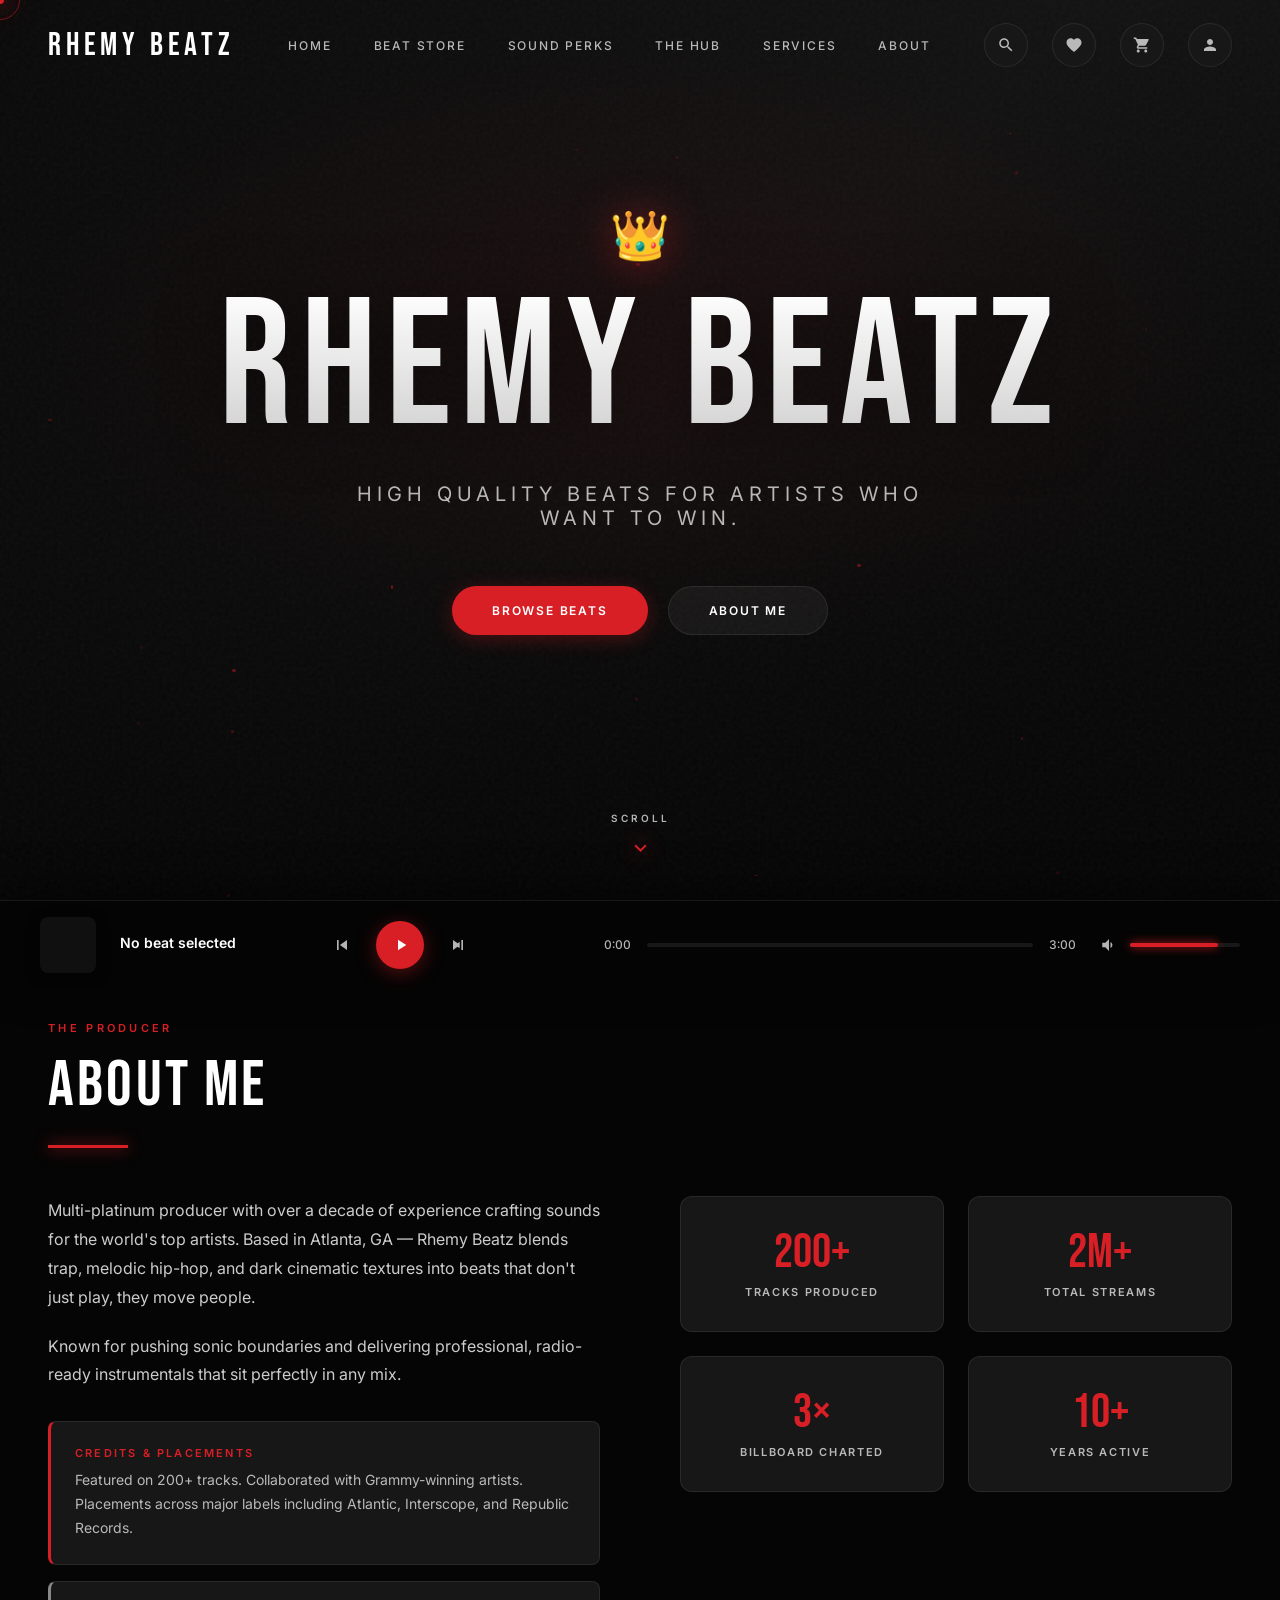
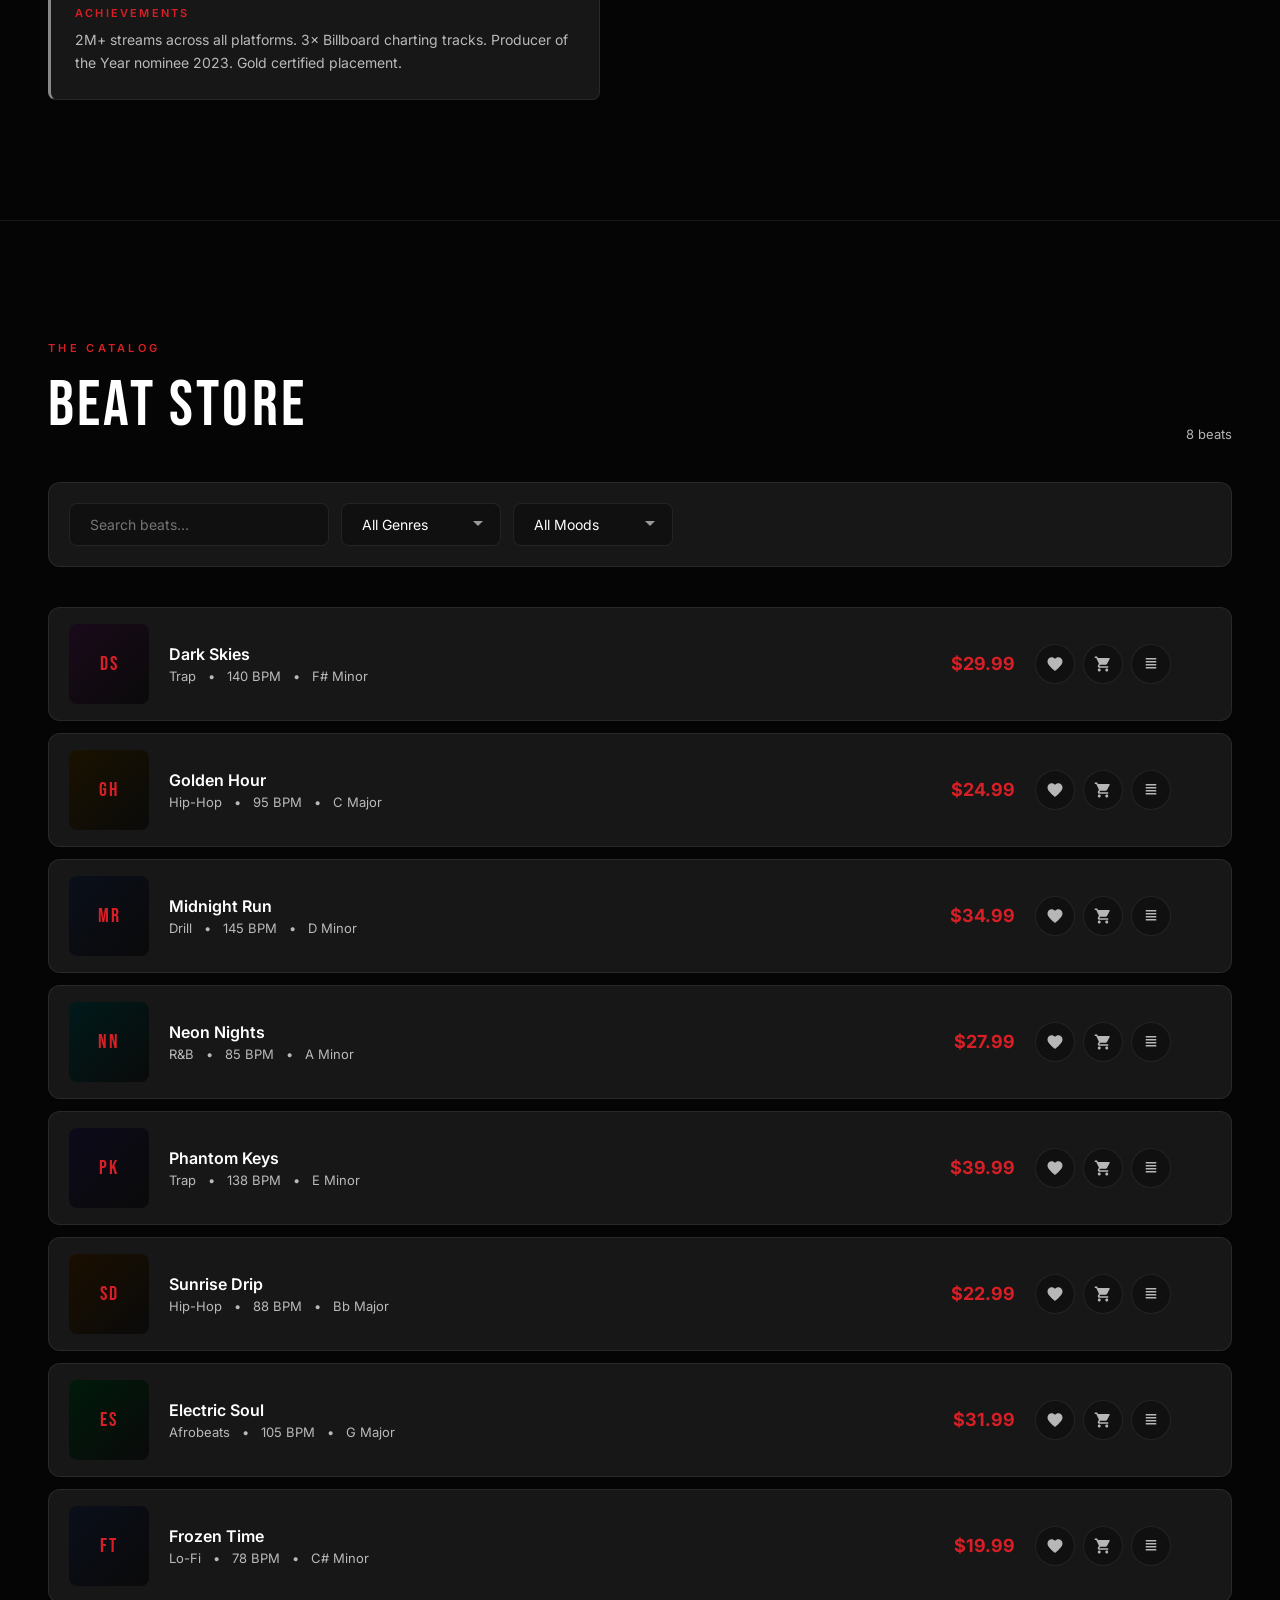
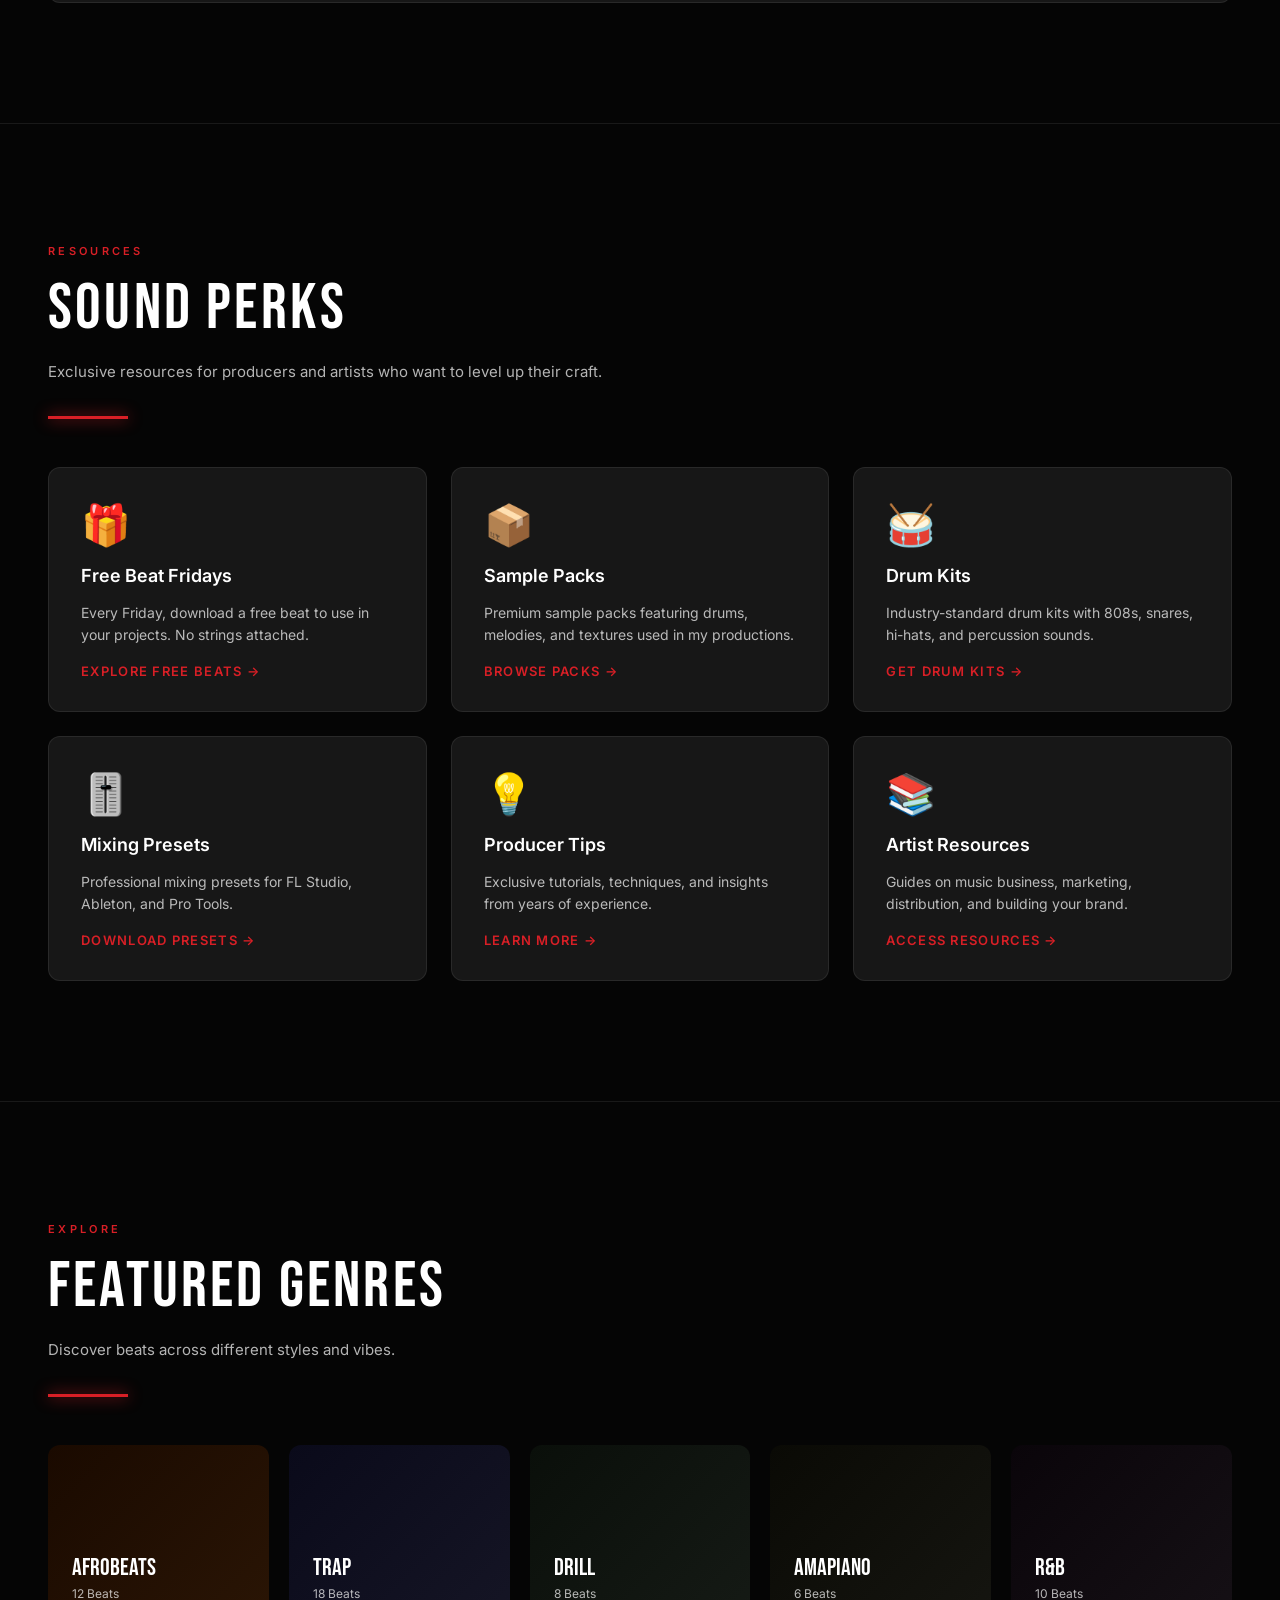
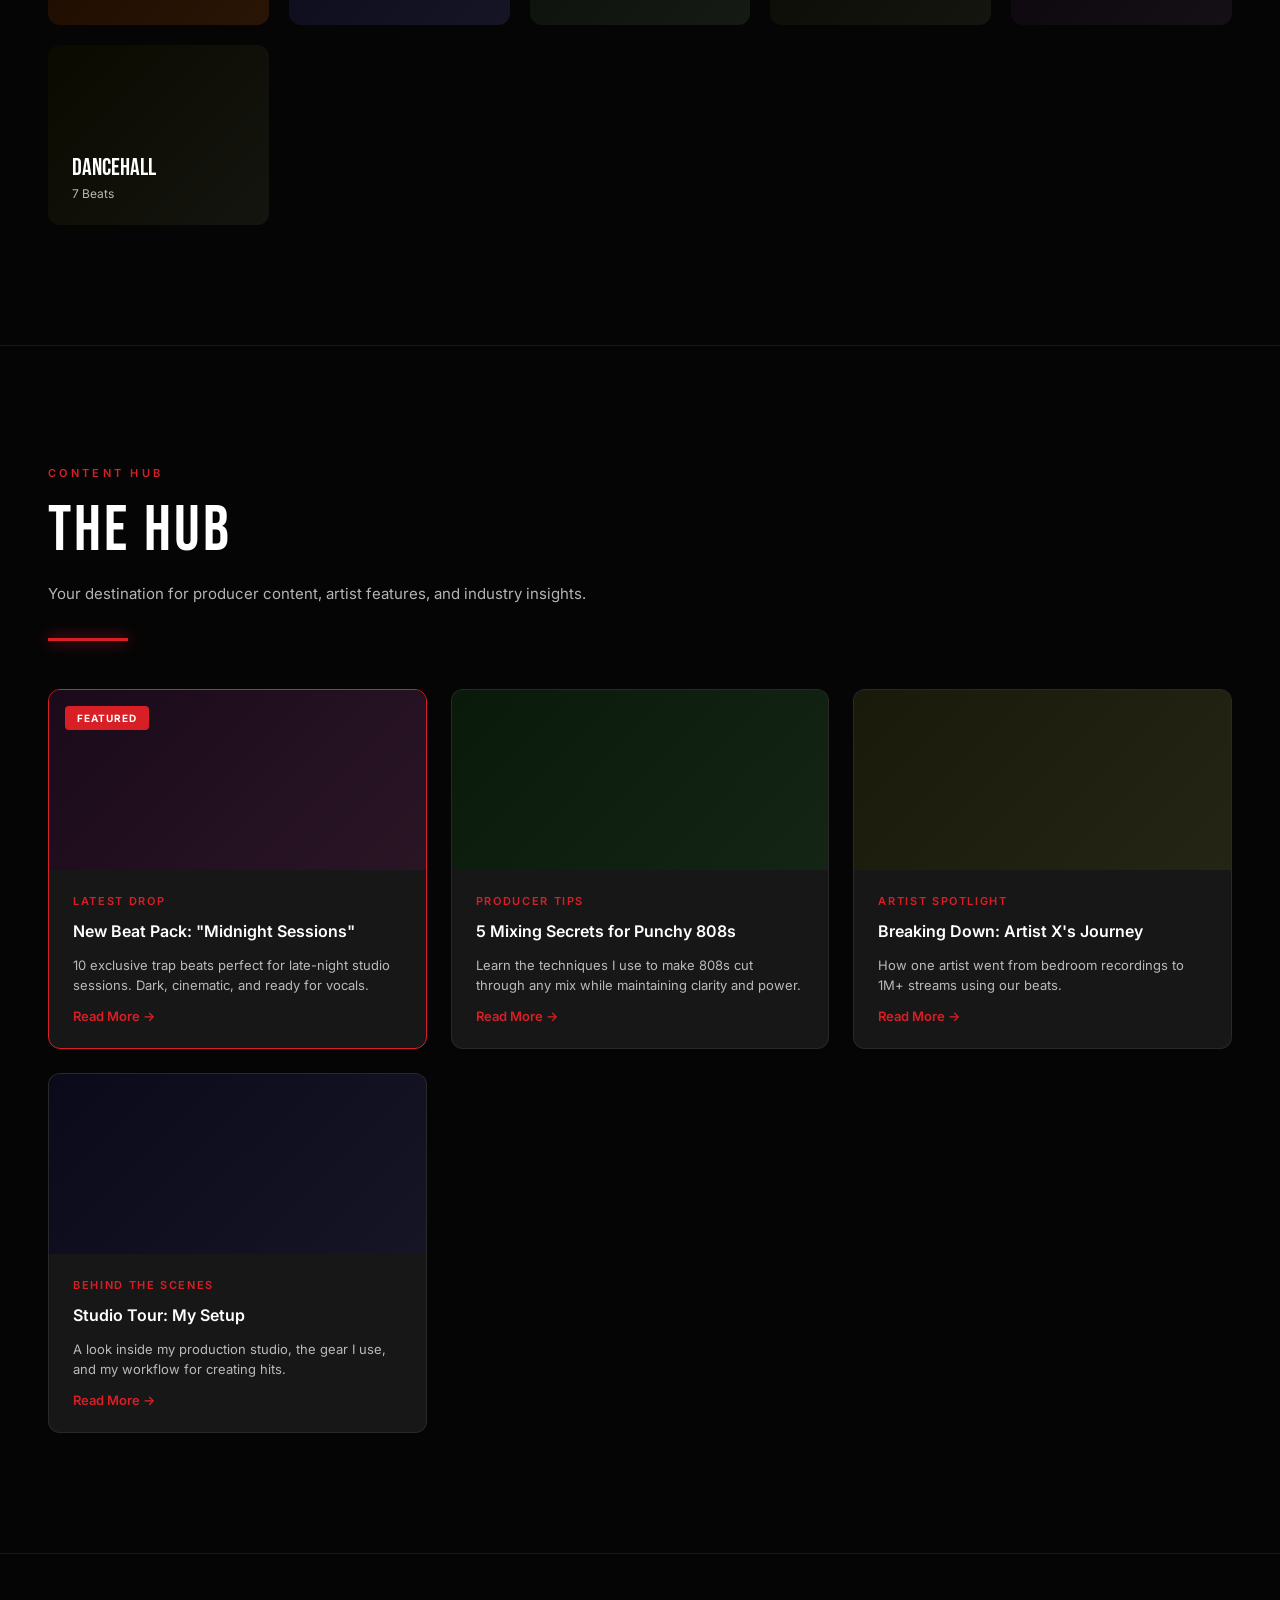
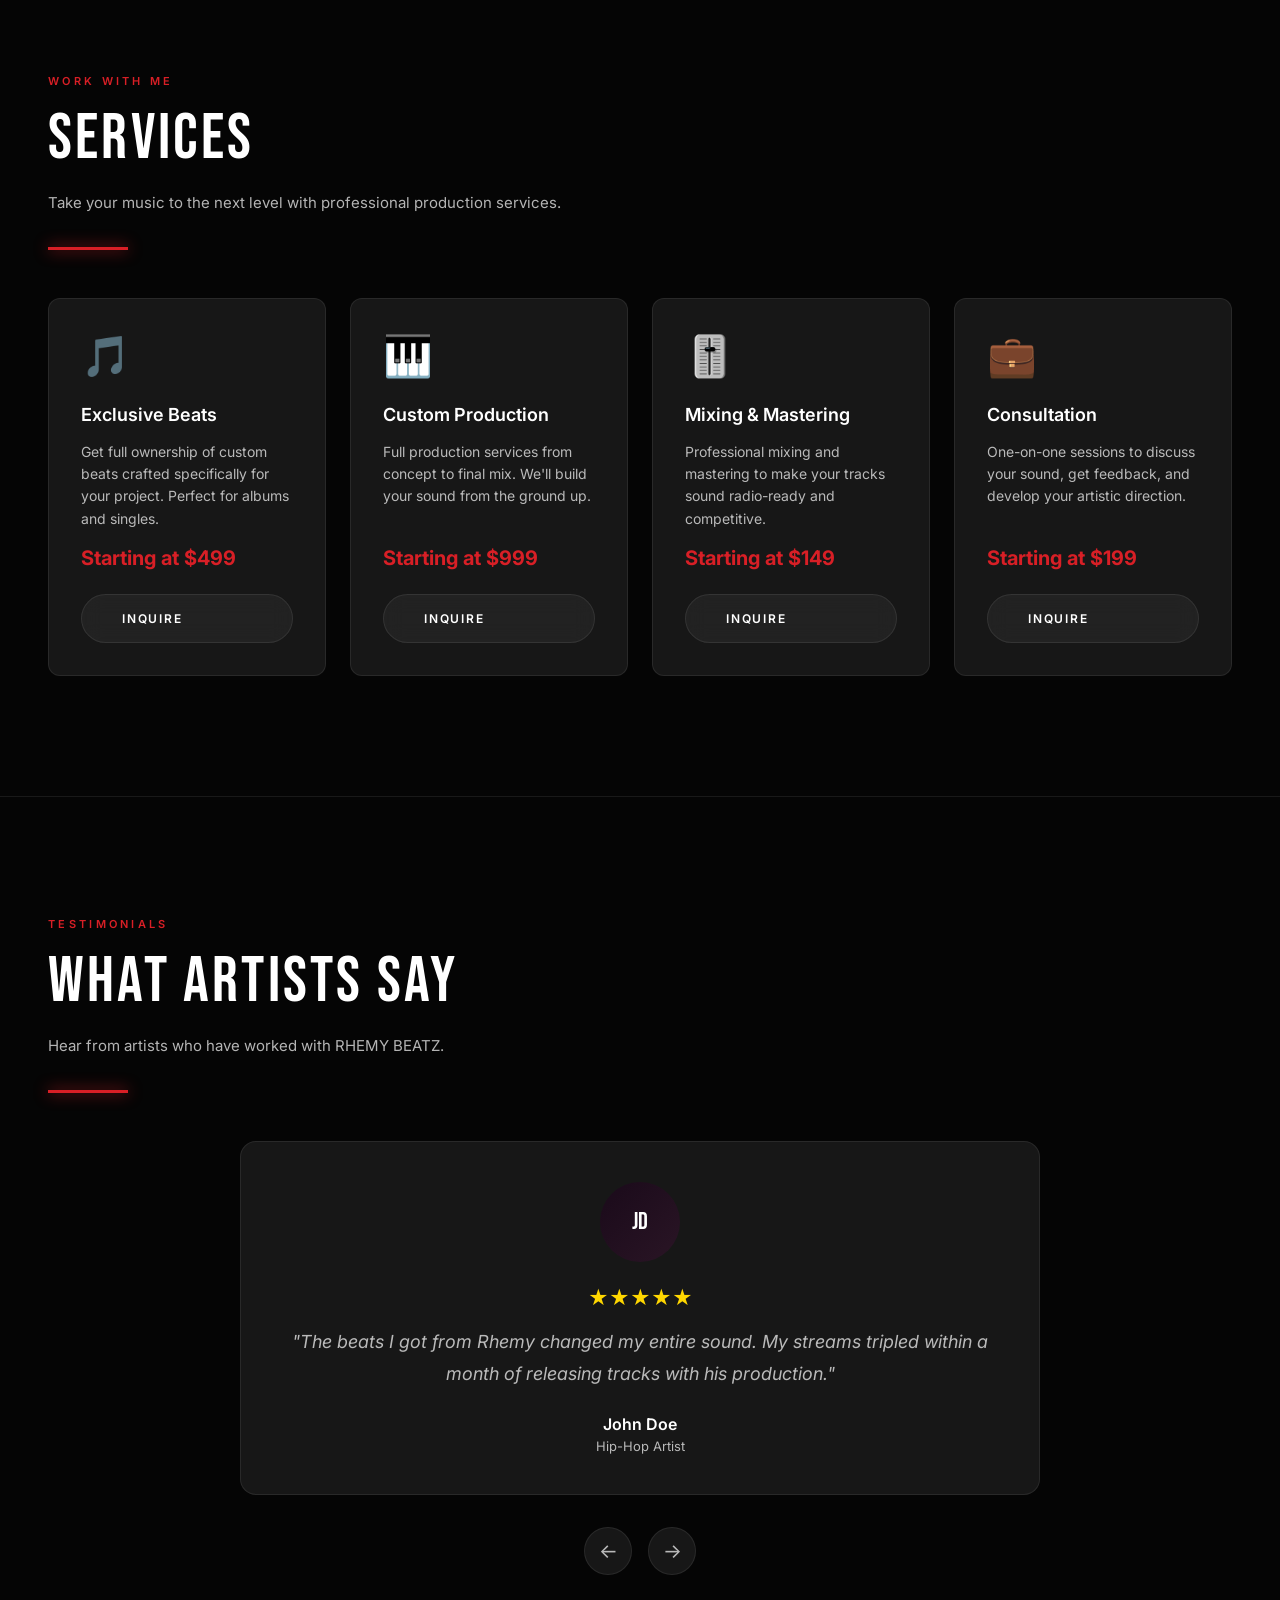
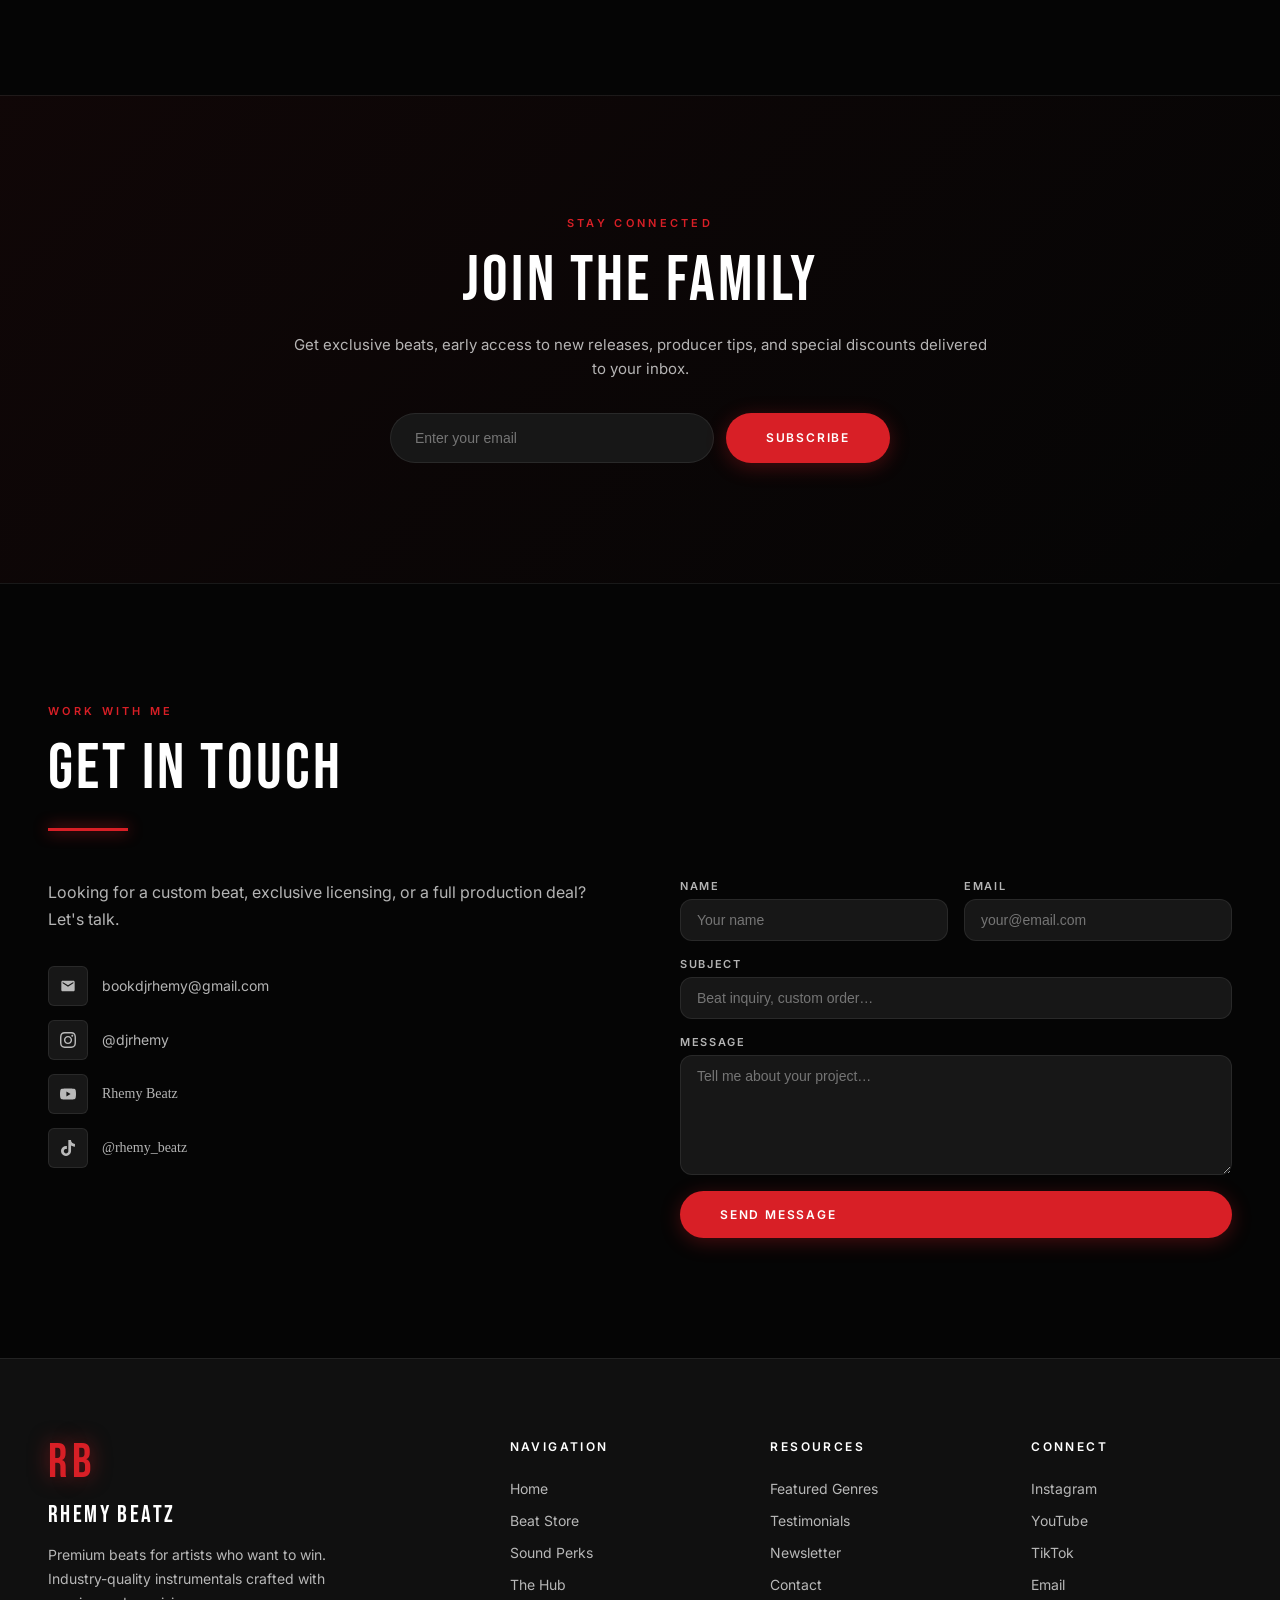
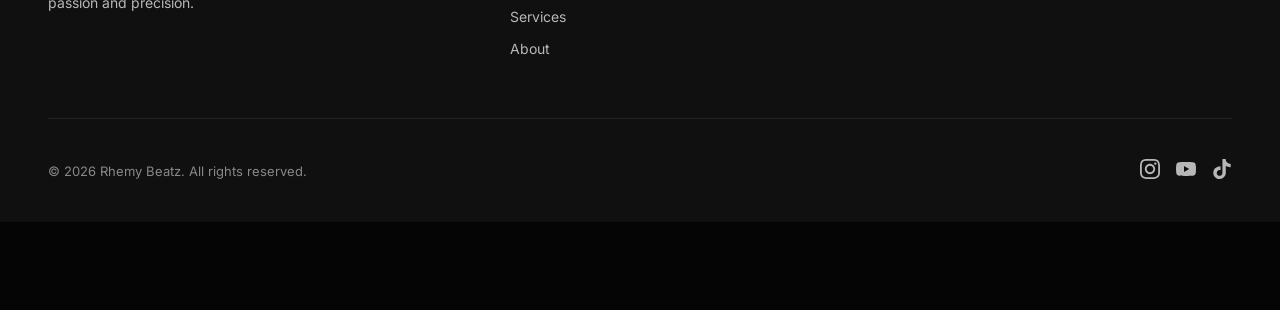
==== commit 379ae108: "fixed font and changed loading screen site colour and fotter pattern" ====
--- a/index.html
+++ b/index.html
@@ -3,46 +3,73 @@
 <head>
   <meta charset="UTF-8" />
   <meta name="viewport" content="width=device-width, initial-scale=1.0" />
-  <title>Rhemy Beatz|Beatshub</title>
-  <meta name="description" content="Premium beats by XTRXMZ. Trap, Hip-Hop, Drill, R&B instrumentals available for licensing." />
+  <title>Rhemy Beatz | Premium Beats</title>
+  <meta name="description" content="High Quality Beats For Artists Who Want To Win. Premium instrumentals by Rhemy Beatz." />
   <link rel="stylesheet" href="styles.css" />
 </head>
 <body>
 
+<!-- ═══════════════════════════════════════════ LOADING SCREEN ══ -->
+<div class="loading-screen" id="loading-screen">
+  <div class="loading-particles" id="loading-particles"></div>
+  <div class="loading-noise"></div>
+  <div class="loading-vignette"></div>
+  <div class="loading-content">
+    <div class="loading-wordmark">RHEMY BEATZ</div>
+    <div class="loading-waveform" id="loading-waveform"></div>
+  </div>
+</div>
+
+<!-- ═══════════════════════════════════════════ CUSTOM CURSOR ══ -->
+<div class="cursor" id="cursor"></div>
+<div class="cursor-ring" id="cursor-ring"></div>
+
 <!-- ═══════════════════════════════════════════ NAV ══ -->
 <nav id="nav">
-  <a href="#hero" class="nav-logo"></a>
+  <a href="#hero" class="nav-logo">RHEMY BEATZ</a>
   <div class="nav-links">
+    <a href="#hero">Home</a>
+    <a href="#beats">Beat Store</a>
+    <a href="#sound-perks">Sound Perks</a>
+    <a href="#the-hub">The Hub</a>
+    <a href="#services">Services</a>
     <a href="#about">About</a>
-    <a href="#beats">Beats</a>
-    <a href="#contact">Contact</a>
-  </div>
-  <div class="nav-social">
-    <!-- Instagram -->
-    <a href="https://instagram.com" target="_blank" title="Instagram">
-      <svg viewBox="0 0 24 24"><path d="M12 2.163c3.204 0 3.584.012 4.85.07 3.252.148 4.771 1.691 4.919 4.919.058 1.265.069 1.645.069 4.849 0 3.205-.012 3.584-.069 4.849-.149 3.225-1.664 4.771-4.919 4.919-1.266.058-1.644.07-4.85.07-3.204 0-3.584-.012-4.849-.07-3.26-.149-4.771-1.699-4.919-4.92-.058-1.265-.07-1.644-.07-4.849 0-3.204.013-3.583.07-4.849.149-3.227 1.664-4.771 4.919-4.919 1.266-.057 1.645-.069 4.849-.069zm0-2.163c-3.259 0-3.667.014-4.947.072-4.358.2-6.78 2.618-6.98 6.98-.059 1.281-.073 1.689-.073 4.948 0 3.259.014 3.668.072 4.948.2 4.358 2.618 6.78 6.98 6.98 1.281.058 1.689.072 4.948.072 3.259 0 3.668-.014 4.948-.072 4.354-.2 6.782-2.618 6.979-6.98.059-1.28.073-1.689.073-4.948 0-3.259-.014-3.667-.072-4.947-.196-4.354-2.617-6.78-6.979-6.98-1.281-.059-1.69-.073-4.949-.073zm0 5.838c-3.403 0-6.162 2.759-6.162 6.162s2.759 6.163 6.162 6.163 6.162-2.759 6.162-6.163c0-3.403-2.759-6.162-6.162-6.162zm0 10.162c-2.209 0-4-1.79-4-4 0-2.209 1.791-4 4-4s4 1.791 4 4c0 2.21-1.791 4-4 4zm6.406-11.845c-.796 0-1.441.645-1.441 1.44s.645 1.44 1.441 1.44c.795 0 1.439-.645 1.439-1.44s-.644-1.44-1.439-1.44z"/></svg>
-    </a>
-    <!-- YouTube -->
-    <a href="https://youtube.com" target="_blank" title="YouTube">
-      <svg viewBox="0 0 24 24"><path d="M23.495 6.205a3.007 3.007 0 0 0-2.088-2.088c-1.87-.501-9.396-.501-9.396-.501s-7.507-.01-9.396.501A3.007 3.007 0 0 0 .527 6.205a31.247 31.247 0 0 0-.522 5.805 31.247 31.247 0 0 0 .522 5.783 3.007 3.007 0 0 0 2.088 2.088c1.868.502 9.396.502 9.396.502s7.506 0 9.396-.502a3.007 3.007 0 0 0 2.088-2.088 31.247 31.247 0 0 0 .5-5.783 31.247 31.247 0 0 0-.5-5.805zM9.609 15.601V8.408l6.264 3.602z"/></svg>
-    </a>
-    <!-- TikTok -->
-    <a href="https://tiktok.com" target="_blank" title="TikTok">
-      <svg viewBox="0 0 24 24"><path d="M12.525.02c1.31-.02 2.61-.01 3.91-.02.08 1.53.63 3.09 1.75 4.17 1.12 1.11 2.7 1.62 4.24 1.79v4.03c-1.44-.05-2.89-.35-4.2-.97-.57-.26-1.1-.59-1.62-.93-.01 2.92.01 5.84-.02 8.75-.08 1.4-.54 2.79-1.35 3.94-1.31 1.92-3.58 3.17-5.91 3.21-1.43.08-2.86-.31-4.08-1.03-2.02-1.19-3.44-3.37-3.65-5.71-.02-.5-.03-1-.01-1.49.18-1.9 1.12-3.72 2.58-4.96 1.66-1.44 3.98-2.13 6.15-1.72.02 1.48-.04 2.96-.04 4.44-.99-.32-2.15-.23-3.02.37-.63.41-1.11 1.04-1.36 1.75-.21.51-.15 1.07-.14 1.61.24 1.64 1.82 3.02 3.5 2.87 1.12-.01 2.19-.66 2.77-1.61.19-.33.4-.67.41-1.06.1-1.79.06-3.57.07-5.36.01-4.03-.01-8.05.02-12.07z"/></svg>
-    </a>
+  </div>
+  <div class="nav-actions">
+    <button class="nav-action-btn" title="Search">
+      <svg viewBox="0 0 24 24"><path d="M15.5 14h-.79l-.28-.27C15.41 12.59 16 11.11 16 9.5 16 5.91 13.09 3 9.5 3S3 5.91 3 9.5 5.91 16 9.5 16c1.61 0 3.09-.59 4.23-1.57l.27.28v.79l5 4.99L20.49 19l-4.99-5zm-6 0C7.01 14 5 11.99 5 9.5S7.01 5 9.5 5 14 7.01 14 9.5 11.99 14 9.5 14z"/></svg>
+    </button>
+    <button class="nav-action-btn" title="Wishlist">
+      <svg viewBox="0 0 24 24"><path d="M12 21.35l-1.45-1.32C5.4 15.36 2 12.28 2 8.5 2 5.42 4.42 3 7.5 3c1.74 0 3.41.81 4.5 2.09C13.09 3.81 14.76 3 16.5 3 19.58 3 22 5.42 22 8.5c0 3.78-3.4 6.86-8.55 11.54L12 21.35z"/></svg>
+    </button>
+    <button class="nav-action-btn" title="Cart">
+      <svg viewBox="0 0 24 24"><path d="M7 18c-1.1 0-1.99.9-1.99 2S5.9 22 7 22s2-.9 2-2-.9-2-2-2zM1 2v2h2l3.6 7.59-1.35 2.45c-.16.28-.25.61-.25.96 0 1.1.9 2 2 2h12v-2H7.42c-.14 0-.25-.11-.25-.25l.03-.12.9-1.63h7.45c.75 0 1.41-.41 1.75-1.03l3.58-6.49c.08-.14.12-.31.12-.48 0-.55-.45-1-1-1H5.21l-.94-2H1zm16 16c-1.1 0-1.99.9-1.99 2s.89 2 1.99 2 2-.9 2-2-.9-2-2-2z"/></svg>
+    </button>
+    <button class="nav-action-btn" title="Login">
+      <svg viewBox="0 0 24 24"><path d="M12 12c2.21 0 4-1.79 4-4s-1.79-4-4-4-4 1.79-4 4 1.79 4 4 4zm0 2c-2.67 0-8 1.34-8 4v2h16v-2c0-2.66-5.33-4-8-4z"/></svg>
+    </button>
   </div>
 </nav>
 
 <!-- ═══════════════════════════════════════════ HERO ══ -->
 <section id="hero">
-  <div class="hero-bg"></div>
+  <div class="hero-bg" id="hero-bg"></div>
   <div class="hero-overlay"></div>
+  <div class="hero-noise"></div>
+  <div class="hero-particles" id="hero-particles"></div>
   <div class="hero-content">
-    <h1 class="hero-name" id="hero-name">Rhemy Beatz</h1>
-    <p class="hero-tagline" id="hero-tagline">Beats That Hit Different</p>
+    <div class="hero-crown">👑</div>
+    <h1 class="hero-name" id="hero-name">RHEMY BEATZ</h1>
+    <p class="hero-tagline" id="hero-tagline">High Quality Beats For Artists Who Want To Win.</p>
     <div class="hero-cta">
       <a href="#beats" class="btn btn-primary">Browse Beats</a>
       <a href="#about" class="btn btn-outline">About Me</a>
+    </div>
+  </div>
+  <div class="scroll-indicator" id="scroll-indicator">
+    <div class="scroll-text">SCROLL</div>
+    <div class="scroll-arrow">
+      <svg viewBox="0 0 24 24"><path d="M7.41 8.59L12 13.17l4.59-4.58L18 10l-6 6-6-6 1.41-1.41z"/></svg>
     </div>
   </div>
 </section>
@@ -78,7 +105,7 @@
   <div class="beats-header">
     <div>
       <div class="section-label">The Catalog</div>
-      <h2 class="section-title">Beats</h2>
+      <h2 class="section-title">Beat Store</h2>
     </div>
     <span class="filter-count" id="beat-count"></span>
   </div>
@@ -93,7 +120,250 @@
     </select>
   </div>
 
-  <div class="beats-grid" id="beats-grid"></div>
+  <div class="beats-list" id="beats-grid"></div>
+</section>
+
+<!-- ═══════════════════════════════════════════ SOUND PERKS ══ -->
+<section id="sound-perks">
+  <div class="section-label">Resources</div>
+  <h2 class="section-title">Sound Perks</h2>
+  <p class="section-subtitle">Exclusive resources for producers and artists who want to level up their craft.</p>
+  <div class="section-divider"></div>
+  <div class="perks-grid">
+    <div class="perk-card">
+      <div class="perk-icon">🎁</div>
+      <h3 class="perk-title">Free Beat Fridays</h3>
+      <p class="perk-desc">Every Friday, download a free beat to use in your projects. No strings attached.</p>
+      <a href="#beats" class="perk-link">Explore Free Beats →</a>
+    </div>
+    <div class="perk-card">
+      <div class="perk-icon">📦</div>
+      <h3 class="perk-title">Sample Packs</h3>
+      <p class="perk-desc">Premium sample packs featuring drums, melodies, and textures used in my productions.</p>
+      <a href="#" class="perk-link">Browse Packs →</a>
+    </div>
+    <div class="perk-card">
+      <div class="perk-icon">🥁</div>
+      <h3 class="perk-title">Drum Kits</h3>
+      <p class="perk-desc">Industry-standard drum kits with 808s, snares, hi-hats, and percussion sounds.</p>
+      <a href="#" class="perk-link">Get Drum Kits →</a>
+    </div>
+    <div class="perk-card">
+      <div class="perk-icon">🎚️</div>
+      <h3 class="perk-title">Mixing Presets</h3>
+      <p class="perk-desc">Professional mixing presets for FL Studio, Ableton, and Pro Tools.</p>
+      <a href="#" class="perk-link">Download Presets →</a>
+    </div>
+    <div class="perk-card">
+      <div class="perk-icon">💡</div>
+      <h3 class="perk-title">Producer Tips</h3>
+      <p class="perk-desc">Exclusive tutorials, techniques, and insights from years of experience.</p>
+      <a href="#the-hub" class="perk-link">Learn More →</a>
+    </div>
+    <div class="perk-card">
+      <div class="perk-icon">📚</div>
+      <h3 class="perk-title">Artist Resources</h3>
+      <p class="perk-desc">Guides on music business, marketing, distribution, and building your brand.</p>
+      <a href="#the-hub" class="perk-link">Access Resources →</a>
+    </div>
+  </div>
+</section>
+
+<!-- ═══════════════════════════════════════════ FEATURED GENRES ══ -->
+<section id="featured-genres">
+  <div class="section-label">Explore</div>
+  <h2 class="section-title">Featured Genres</h2>
+  <p class="section-subtitle">Discover beats across different styles and vibes.</p>
+  <div class="section-divider"></div>
+  <div class="genres-grid">
+    <a href="#beats" class="genre-card" data-genre="Afrobeats">
+      <div class="genre-bg" style="background: linear-gradient(135deg, #1a0a00 0%, #2a1505 100%)"></div>
+      <div class="genre-content">
+        <h3 class="genre-name">Afrobeats</h3>
+        <p class="genre-count">12 Beats</p>
+      </div>
+    </a>
+    <a href="#beats" class="genre-card" data-genre="Trap">
+      <div class="genre-bg" style="background: linear-gradient(135deg, #0a0a1a 0%, #151525 100%)"></div>
+      <div class="genre-content">
+        <h3 class="genre-name">Trap</h3>
+        <p class="genre-count">18 Beats</p>
+      </div>
+    </a>
+    <a href="#beats" class="genre-card" data-genre="Drill">
+      <div class="genre-bg" style="background: linear-gradient(135deg, #0a0f0a 0%, #151a15 100%)"></div>
+      <div class="genre-content">
+        <h3 class="genre-name">Drill</h3>
+        <p class="genre-count">8 Beats</p>
+      </div>
+    </a>
+    <a href="#beats" class="genre-card" data-genre="Amapiano">
+      <div class="genre-bg" style="background: linear-gradient(135deg, #0a0a05 0%, #151510 100%)"></div>
+      <div class="genre-content">
+        <h3 class="genre-name">Amapiano</h3>
+        <p class="genre-count">6 Beats</p>
+      </div>
+    </a>
+    <a href="#beats" class="genre-card" data-genre="R&B">
+      <div class="genre-bg" style="background: linear-gradient(135deg, #0a050a 0%, #151015 100%)"></div>
+      <div class="genre-content">
+        <h3 class="genre-name">R&B</h3>
+        <p class="genre-count">10 Beats</p>
+      </div>
+    </a>
+    <a href="#beats" class="genre-card" data-genre="Dancehall">
+      <div class="genre-bg" style="background: linear-gradient(135deg, #0a0a00 0%, #151510 100%)"></div>
+      <div class="genre-content">
+        <h3 class="genre-name">Dancehall</h3>
+        <p class="genre-count">7 Beats</p>
+      </div>
+    </a>
+  </div>
+</section>
+
+<!-- ═══════════════════════════════════════════ THE HUB ══ -->
+<section id="the-hub">
+  <div class="section-label">Content Hub</div>
+  <h2 class="section-title">The Hub</h2>
+  <p class="section-subtitle">Your destination for producer content, artist features, and industry insights.</p>
+  <div class="section-divider"></div>
+  <div class="hub-grid">
+    <article class="hub-card featured">
+      <div class="hub-card-image" style="background: linear-gradient(135deg, #1a0a1a 0%, #2a1525 100%)">
+        <span class="hub-badge">Featured</span>
+      </div>
+      <div class="hub-card-content">
+        <div class="hub-meta">Latest Drop</div>
+        <h3 class="hub-title">New Beat Pack: "Midnight Sessions"</h3>
+        <p class="hub-excerpt">10 exclusive trap beats perfect for late-night studio sessions. Dark, cinematic, and ready for vocals.</p>
+        <a href="#" class="hub-link">Read More →</a>
+      </div>
+    </article>
+    <article class="hub-card">
+      <div class="hub-card-image" style="background: linear-gradient(135deg, #0a1a0a 0%, #152515 100%)"></div>
+      <div class="hub-card-content">
+        <div class="hub-meta">Producer Tips</div>
+        <h3 class="hub-title">5 Mixing Secrets for Punchy 808s</h3>
+        <p class="hub-excerpt">Learn the techniques I use to make 808s cut through any mix while maintaining clarity and power.</p>
+        <a href="#" class="hub-link">Read More →</a>
+      </div>
+    </article>
+    <article class="hub-card">
+      <div class="hub-card-image" style="background: linear-gradient(135deg, #1a1a0a 0%, #252515 100%)"></div>
+      <div class="hub-card-content">
+        <div class="hub-meta">Artist Spotlight</div>
+        <h3 class="hub-title">Breaking Down: Artist X's Journey</h3>
+        <p class="hub-excerpt">How one artist went from bedroom recordings to 1M+ streams using our beats.</p>
+        <a href="#" class="hub-link">Read More →</a>
+      </div>
+    </article>
+    <article class="hub-card">
+      <div class="hub-card-image" style="background: linear-gradient(135deg, #0a0a1a 0%, #151525 100%)"></div>
+      <div class="hub-card-content">
+        <div class="hub-meta">Behind the Scenes</div>
+        <h3 class="hub-title">Studio Tour: My Setup</h3>
+        <p class="hub-excerpt">A look inside my production studio, the gear I use, and my workflow for creating hits.</p>
+        <a href="#" class="hub-link">Read More →</a>
+      </div>
+    </article>
+  </div>
+</section>
+
+<!-- ═══════════════════════════════════════════ SERVICES ══ -->
+<section id="services">
+  <div class="section-label">Work With Me</div>
+  <h2 class="section-title">Services</h2>
+  <p class="section-subtitle">Take your music to the next level with professional production services.</p>
+  <div class="section-divider"></div>
+  <div class="services-grid">
+    <div class="service-card">
+      <div class="service-icon">🎵</div>
+      <h3 class="service-title">Exclusive Beats</h3>
+      <p class="service-desc">Get full ownership of custom beats crafted specifically for your project. Perfect for albums and singles.</p>
+      <div class="service-price">Starting at $499</div>
+      <a href="#contact" class="btn btn-outline">Inquire</a>
+    </div>
+    <div class="service-card">
+      <div class="service-icon">🎹</div>
+      <h3 class="service-title">Custom Production</h3>
+      <p class="service-desc">Full production services from concept to final mix. We'll build your sound from the ground up.</p>
+      <div class="service-price">Starting at $999</div>
+      <a href="#contact" class="btn btn-outline">Inquire</a>
+    </div>
+    <div class="service-card">
+      <div class="service-icon">🎚️</div>
+      <h3 class="service-title">Mixing & Mastering</h3>
+      <p class="service-desc">Professional mixing and mastering to make your tracks sound radio-ready and competitive.</p>
+      <div class="service-price">Starting at $149</div>
+      <a href="#contact" class="btn btn-outline">Inquire</a>
+    </div>
+    <div class="service-card">
+      <div class="service-icon">💼</div>
+      <h3 class="service-title">Consultation</h3>
+      <p class="service-desc">One-on-one sessions to discuss your sound, get feedback, and develop your artistic direction.</p>
+      <div class="service-price">Starting at $199</div>
+      <a href="#contact" class="btn btn-outline">Inquire</a>
+    </div>
+  </div>
+</section>
+
+<!-- ═══════════════════════════════════════════ TESTIMONIALS ══ -->
+<section id="testimonials">
+  <div class="section-label">Testimonials</div>
+  <h2 class="section-title">What Artists Say</h2>
+  <p class="section-subtitle">Hear from artists who have worked with RHEMY BEATZ.</p>
+  <div class="section-divider"></div>
+  <div class="testimonials-carousel">
+    <div class="testimonial-card active">
+      <div class="testimonial-avatar" style="background: linear-gradient(135deg, #1a0a1a 0%, #2a1525 100%)">JD</div>
+      <div class="testimonial-content">
+        <div class="testimonial-rating">★★★★★</div>
+        <p class="testimonial-quote">"The beats I got from Rhemy changed my entire sound. My streams tripled within a month of releasing tracks with his production."</p>
+        <div class="testimonial-author">John Doe</div>
+        <div class="testimonial-role">Hip-Hop Artist</div>
+      </div>
+    </div>
+    <div class="testimonial-card">
+      <div class="testimonial-avatar" style="background: linear-gradient(135deg, #0a1a0a 0%, #152515 100%)">SM</div>
+      <div class="testimonial-content">
+        <div class="testimonial-rating">★★★★★</div>
+        <p class="testimonial-quote">"Professional, responsive, and incredibly talented. The exclusive beat I purchased became my breakout single."</p>
+        <div class="testimonial-author">Sarah Mitchell</div>
+        <div class="testimonial-role">R&B Artist</div>
+      </div>
+    </div>
+    <div class="testimonial-card">
+      <div class="testimonial-avatar" style="background: linear-gradient(135deg, #1a1a0a 0%, #252515 100%)">MK</div>
+      <div class="testimonial-content">
+        <div class="testimonial-rating">★★★★★</div>
+        <p class="testimonial-quote">"Been working with Rhemy for 2 years now. Consistent quality, fair pricing, and always delivers on time."</p>
+        <div class="testimonial-author">Mike King</div>
+        <div class="testimonial-role">Trap Artist</div>
+      </div>
+    </div>
+  </div>
+  <div class="testimonial-nav">
+    <button class="testimonial-nav-btn" onclick="prevTestimonial()">←</button>
+    <button class="testimonial-nav-btn" onclick="nextTestimonial()">→</button>
+  </div>
+</section>
+
+<!-- ═══════════════════════════════════════════ NEWSLETTER ══ -->
+<section id="newsletter">
+  <div class="newsletter-content">
+    <div class="newsletter-text">
+      <div class="section-label">Stay Connected</div>
+      <h2 class="section-title">Join The Family</h2>
+      <p class="newsletter-subtitle">Get exclusive beats, early access to new releases, producer tips, and special discounts delivered to your inbox.</p>
+    </div>
+    <form class="newsletter-form" id="newsletter-form">
+      <input type="email" class="newsletter-input" placeholder="Enter your email" required />
+      <button type="submit" class="btn btn-primary">Subscribe</button>
+    </form>
+    <div class="newsletter-success" id="newsletter-success">
+      ✓ Welcome to the family! Check your inbox for a special welcome gift.
+    </div>
+  </div>
 </section>
 
 <!-- ═══════════════════════════════════════════ CONTACT ══ -->
@@ -163,8 +433,56 @@
 
 <!-- ═══════════════════════════════════════════ FOOTER ══ -->
 <footer>
-  <div class="footer-name">XTRXMZ</div>
-  <p>&copy; 2026 XTRXMZ. All beats produced and owned by XTRXMZ.</p>
+  <div class="footer-content">
+    <div class="footer-brand">
+      <div class="footer-monogram">RB</div>
+      <div class="footer-name">RHEMY BEATZ</div>
+      <p>Premium beats for artists who want to win. Industry-quality instrumentals crafted with passion and precision.</p>
+    </div>
+    <div class="footer-section">
+      <h4>Navigation</h4>
+      <ul>
+        <li><a href="#hero">Home</a></li>
+        <li><a href="#beats">Beat Store</a></li>
+        <li><a href="#sound-perks">Sound Perks</a></li>
+        <li><a href="#the-hub">The Hub</a></li>
+        <li><a href="#services">Services</a></li>
+        <li><a href="#about">About</a></li>
+      </ul>
+    </div>
+    <div class="footer-section">
+      <h4>Resources</h4>
+      <ul>
+        <li><a href="#featured-genres">Featured Genres</a></li>
+        <li><a href="#testimonials">Testimonials</a></li>
+        <li><a href="#newsletter">Newsletter</a></li>
+        <li><a href="#contact">Contact</a></li>
+      </ul>
+    </div>
+    <div class="footer-section">
+      <h4>Connect</h4>
+      <ul>
+        <li><a href="https://instagram.com" target="_blank">Instagram</a></li>
+        <li><a href="https://youtube.com" target="_blank">YouTube</a></li>
+        <li><a href="https://tiktok.com" target="_blank">TikTok</a></li>
+        <li><a href="mailto:bookdjrhemy@gmail.com">Email</a></li>
+      </ul>
+    </div>
+  </div>
+  <div class="footer-bottom">
+    <p>&copy; 2026 Rhemy Beatz. All rights reserved.</p>
+    <div class="footer-social">
+      <a href="https://instagram.com" target="_blank" title="Instagram">
+        <svg viewBox="0 0 24 24"><path d="M12 2.163c3.204 0 3.584.012 4.85.07 3.252.148 4.771 1.691 4.919 4.919.058 1.265.069 1.645.069 4.849 0 3.205-.012 3.584-.069 4.849-.149 3.225-1.664 4.771-4.919 4.919-1.266.058-1.644.07-4.85.07-3.204 0-3.584-.012-4.849-.07-3.26-.149-4.771-1.699-4.919-4.92-.058-1.265-.07-1.644-.07-4.849 0-3.204.013-3.583.07-4.849.149-3.227 1.664-4.771 4.919-4.919 1.266-.057 1.645-.069 4.849-.069zm0-2.163c-3.259 0-3.667.014-4.947.072-4.358.2-6.78 2.618-6.98 6.98-.059 1.281-.073 1.689-.073 4.948 0 3.259.014 3.668.072 4.948.2 4.358 2.618 6.78 6.98 6.98 1.281.058 1.689.072 4.948.072 3.259 0 3.668-.014 4.948-.072 4.354-.2 6.782-2.618 6.979-6.98.059-1.28.073-1.689.073-4.948 0-3.259-.014-3.667-.072-4.947-.196-4.354-2.617-6.78-6.979-6.98-1.281-.059-1.69-.073-4.949-.073zm0 5.838c-3.403 0-6.162 2.759-6.162 6.162s2.759 6.163 6.162 6.163 6.162-2.759 6.162-6.163c0-3.403-2.759-6.162-6.162-6.162zm0 10.162c-2.209 0-4-1.79-4-4 0-2.209 1.791-4 4-4s4 1.791 4 4c0 2.21-1.791 4-4 4zm6.406-11.845c-.796 0-1.441.645-1.441 1.44s.645 1.44 1.441 1.44c.795 0 1.439-.645 1.439-1.44s-.644-1.44-1.439-1.44z"/></svg>
+      </a>
+      <a href="https://youtube.com" target="_blank" title="YouTube">
+        <svg viewBox="0 0 24 24"><path d="M23.495 6.205a3.007 3.007 0 0 0-2.088-2.088c-1.87-.501-9.396-.501-9.396-.501s-7.507-.01-9.396.501A3.007 3.007 0 0 0 .527 6.205a31.247 31.247 0 0 0-.522 5.805 31.247 31.247 0 0 0 .522 5.783 3.007 3.007 0 0 0 2.088 2.088c1.868.502 9.396.502 9.396.502s7.506 0 9.396-.502a3.007 3.007 0 0 0 2.088-2.088 31.247 31.247 0 0 0 .5-5.783 31.247 31.247 0 0 0-.5-5.805zM9.609 15.601V8.408l6.264 3.602z"/></svg>
+      </a>
+      <a href="https://tiktok.com" target="_blank" title="TikTok">
+        <svg viewBox="0 0 24 24"><path d="M12.525.02c1.31-.02 2.61-.01 3.91-.02.08 1.53.63 3.09 1.75 4.17 1.12 1.11 2.7 1.62 4.24 1.79v4.03c-1.44-.05-2.89-.35-4.2-.97-.57-.26-1.1-.59-1.62-.93-.01 2.92.01 5.84-.02 8.75-.08 1.4-.54 2.79-1.35 3.94-1.31 1.92-3.58 3.17-5.91 3.21-1.43.08-2.86-.31-4.08-1.03-2.02-1.19-3.44-3.37-3.65-5.71-.02-.5-.03-1-.01-1.49.18-1.9 1.12-3.72 2.58-4.96 1.66-1.44 3.98-2.13 6.15-1.72.02 1.48-.04 2.96-.04 4.44-.99-.32-2.15-.23-3.02.37-.63.41-1.11 1.04-1.36 1.75-.21.51-.15 1.07-.14 1.61.24 1.64 1.82 3.02 3.5 2.87 1.12-.01 2.19-.66 2.77-1.61.19-.33.4-.67.41-1.06.1-1.79.06-3.57.07-5.36.01-4.03-.01-8.05.02-12.07z"/></svg>
+      </a>
+    </div>
+  </div>
 </footer>
 
 <!-- ═══════════════════════════════════════════ BEAT MODAL ══ -->
@@ -232,6 +550,7 @@
       <svg viewBox="0 0 24 24"><path d="M6 18l8.5-6L6 6v12zm2.5-6 5.5 4V8z M16 6h2v12h-2z"/></svg>
     </button>
   </div>
+  <div class="player-waveform" id="player-waveform"></div>
   <div class="player-progress">
     <span class="progress-time" id="time-current">0:00</span>
     <div class="progress-track" id="progress-track">
--- a/styles.css
+++ b/styles.css
@@ -1,176 +1,643 @@
-@import url('https://fonts.googleapis.com/css2?family=Cormorant+Garamond:ital,wght@0,400;0,600;1,400&family=Bebas+Neue&family=Outfit:wght@300;400;500;600;700&display=swap');
+@import url('https://fonts.googleapis.com/css2?family=Bebas+Neue&family=Anton&family=Inter:wght@300;400;500;600;700&family=Manrope:wght@300;400;500;600;700&display=swap');
 
 *, *::before, *::after { box-sizing: border-box; margin: 0; padding: 0; }
 
 :root {
   --bg: #050505;
-  --bg-card: #111111;
+  --bg-secondary: #101010;
+  --bg-card: #171717;
   --bg-card2: #0a0a0a;
-  --border: rgba(255,255,255,0.05);
-  --gold: #D4AF37;
-  --gold-dim: #b8942b;
-  --gold-bg: rgba(212,175,55,0.06);
+  --border: rgba(255,255,255,0.08);
+  --accent: #D81F26;
+  --accent-hover: #FF4040;
+  --accent-bg: rgba(216,31,38,0.1);
   --text: #FFFFFF;
-  --text-muted: #999999;
-  --text-dim: #666666;
-  --radius: 8px;
-  --player-h: 80px;
+  --text-muted: rgba(255,255,255,0.70);
+  --text-dim: rgba(255,255,255,0.50);
+  --radius: 12px;
+  --player-h: 88px;
 }
 
 html { scroll-behavior: smooth; }
 
 body {
-  font-family: 'Outfit', sans-serif;
+  font-family: 'Inter', 'Manrope', sans-serif;
   background: var(--bg);
   color: var(--text);
   min-height: 100vh;
   padding-bottom: var(--player-h);
+  cursor: none;
 }
 
 a { color: inherit; text-decoration: none; }
 img { max-width: 100%; display: block; }
 button { cursor: pointer; border: none; background: none; font-family: inherit; }
+
+/* ─── CUSTOM CURSOR ─────────────────────────── */
+.cursor {
+  position: fixed;
+  width: 8px;
+  height: 8px;
+  background: var(--accent);
+  border-radius: 50%;
+  pointer-events: none;
+  z-index: 9999;
+  transform: translate(-50%, -50%);
+  box-shadow: 0 0 20px var(--accent), 0 0 40px var(--accent);
+  transition: transform 0.15s ease, opacity 0.15s ease, width 0.2s ease, height 0.2s ease;
+}
+.cursor-ring {
+  position: fixed;
+  width: 40px;
+  height: 40px;
+  border: 1px solid rgba(216,31,38,0.5);
+  border-radius: 50%;
+  pointer-events: none;
+  z-index: 9998;
+  transform: translate(-50%, -50%);
+  transition: transform 0.3s ease, width 0.3s ease, height 0.3s ease, border-color 0.3s ease;
+}
+.cursor.hovering {
+  transform: translate(-50%, -50%) scale(2);
+}
+.cursor-ring.hovering {
+  width: 60px;
+  height: 60px;
+  border-color: var(--accent);
+}
+.cursor.play-mode {
+  width: 12px;
+  height: 12px;
+  background: #fff;
+}
+.cursor.heart-mode {
+  width: 10px;
+  height: 10px;
+  background: var(--accent);
+  border-radius: 50% 50% 50% 50% / 60% 60% 40% 40%;
+}
+.cursor.cart-mode {
+  width: 14px;
+  height: 14px;
+  background: var(--accent);
+  border-radius: 2px;
+}
+
+/* ─── LOADING SCREEN ───────────────────────── */
+.loading-screen {
+  position: fixed;
+  inset: 0;
+  background: #000;
+  z-index: 10000;
+  display: flex;
+  align-items: center;
+  justify-content: center;
+  flex-direction: column;
+  transition: opacity 1s ease, visibility 1s ease;
+  overflow: hidden;
+}
+.loading-screen.hidden {
+  opacity: 0;
+  visibility: hidden;
+}
+.loading-particles {
+  position: absolute;
+  inset: 0;
+  pointer-events: none;
+}
+.loading-noise {
+  position: absolute;
+  inset: 0;
+  opacity: 0.04;
+  background-image: url("data:image/svg+xml,%3Csvg viewBox='0 0 256 256' xmlns='http://www.w3.org/2000/svg'%3E%3Cfilter id='noise'%3E%3CfeTurbulence type='fractalNoise' baseFrequency='0.9' numOctaves='4' stitchTiles='stitch'/%3E%3C/filter%3E%3Crect width='100%25' height='100%25' filter='url(%23noise)'/%3E%3C/svg%3E");
+  pointer-events: none;
+}
+.loading-vignette {
+  position: absolute;
+  inset: 0;
+  background: radial-gradient(ellipse 70% 70% at 50% 50%, transparent 0%, rgba(0,0,0,0.8) 100%);
+  pointer-events: none;
+}
+.loading-content {
+  position: relative;
+  z-index: 2;
+  display: flex;
+  flex-direction: column;
+  align-items: center;
+  gap: 32px;
+}
+.loading-wordmark {
+  font-family: 'Bebas Neue', 'Anton', sans-serif;
+  font-size: clamp(48px, 12vw, 120px);
+  font-weight: 400;
+  color: var(--text);
+  letter-spacing: 0.15em;
+  text-transform: uppercase;
+  position: relative;
+  animation: wordmarkFadeIn 1.5s ease both;
+}
+.loading-wordmark::before {
+  content: '';
+  position: absolute;
+  inset: -4px;
+  background: linear-gradient(90deg, transparent, rgba(216,31,38,0.3), transparent);
+  z-index: -1;
+  animation: lightSweep 2.5s ease-in-out infinite;
+  filter: blur(8px);
+}
+@keyframes wordmarkFadeIn {
+  from { opacity: 0; transform: translateY(20px); }
+  to { opacity: 1; transform: translateY(0); }
+}
+@keyframes lightSweep {
+  0%, 100% { opacity: 0; transform: translateX(-100%); }
+  50% { opacity: 1; transform: translateX(100%); }
+}
+.loading-waveform {
+  display: flex;
+  align-items: center;
+  gap: 4px;
+  height: 40px;
+  opacity: 0;
+  animation: waveformFadeIn 0.8s ease 1s both;
+}
+.loading-waveform-bar {
+  width: 4px;
+  background: var(--accent);
+  border-radius: 2px;
+  box-shadow: 0 0 10px var(--accent);
+  animation: loadingWaveform 1s ease-in-out infinite alternate;
+}
+.loading-waveform-bar:nth-child(1) { animation-delay: 0s; height: 20%; }
+.loading-waveform-bar:nth-child(2) { animation-delay: 0.1s; height: 40%; }
+.loading-waveform-bar:nth-child(3) { animation-delay: 0.2s; height: 60%; }
+.loading-waveform-bar:nth-child(4) { animation-delay: 0.3s; height: 80%; }
+.loading-waveform-bar:nth-child(5) { animation-delay: 0.4s; height: 100%; }
+.loading-waveform-bar:nth-child(6) { animation-delay: 0.5s; height: 80%; }
+.loading-waveform-bar:nth-child(7) { animation-delay: 0.6s; height: 60%; }
+.loading-waveform-bar:nth-child(8) { animation-delay: 0.7s; height: 40%; }
+.loading-waveform-bar:nth-child(9) { animation-delay: 0.8s; height: 20%; }
+@keyframes loadingWaveform {
+  0% { transform: scaleY(0.3); }
+  100% { transform: scaleY(1); }
+}
+@keyframes waveformFadeIn {
+  from { opacity: 0; transform: translateY(10px); }
+  to { opacity: 1; transform: translateY(0); }
+}
 
 /* ─── SCROLLBAR ─────────────────────────────── */
 ::-webkit-scrollbar { width: 6px; }
 ::-webkit-scrollbar-track { background: var(--bg); }
 ::-webkit-scrollbar-thumb { background: var(--border); border-radius: 3px; }
-::-webkit-scrollbar-thumb:hover { background: var(--gold-dim); }
+::-webkit-scrollbar-thumb:hover { background: var(--accent); }
 
 /* ─── NAV ───────────────────────────────────── */
 #nav {
-  position: fixed; top: 0; left: 0; right: 0; z-index: 100;
+  position: fixed; top: 0; left: 0; right: 0; z-index: 1000;
   display: flex; align-items: center; justify-content: space-between;
-  padding: 0 48px; height: 72px;
-  background: rgba(5,5,5,0.9);
-  backdrop-filter: blur(20px);
+  padding: 0 48px; height: 90px;
+  background: transparent;
+  transition: all 0.4s ease;
+}
+#nav.scrolled {
+  background: rgba(5,5,5,0.85);
+  backdrop-filter: blur(24px);
   border-bottom: 1px solid var(--border);
-  transition: all 0.3s ease;
+  box-shadow: 0 4px 30px rgba(0,0,0,0.3);
 }
 .nav-logo {
-  font-family: 'Cormorant Garamond', serif;
-  font-style: italic;
-  font-weight: 600;
-  font-size: 24px;
-  color: var(--gold);
-  letter-spacing: 0.05em;
-  text-shadow: 0 0 30px rgba(212,175,55,0.3);
-}
-.nav-links { display: flex; gap: 40px; align-items: center; }
+  font-family: 'Bebas Neue', sans-serif;
+  font-size: 32px;
+  color: var(--text);
+  letter-spacing: 0.15em;
+  font-weight: 400;
+}
+.nav-links { display: flex; gap: 42px; align-items: center; }
 .nav-links a {
-  font-size: 11px; font-weight: 500; letter-spacing: 0.2em;
+  font-size: 12px; font-weight: 500; letter-spacing: 0.15em;
   text-transform: uppercase; color: var(--text-muted);
   transition: all 0.3s ease;
   position: relative;
+  padding: 10px 0;
 }
 .nav-links a::after {
   content: '';
   position: absolute;
-  bottom: -4px;
+  bottom: 0;
   left: 0;
   width: 0;
-  height: 1px;
-  background: var(--gold);
+  height: 2px;
+  background: var(--accent);
   transition: width 0.3s ease;
+  box-shadow: 0 0 10px var(--accent);
 }
 .nav-links a:hover { color: var(--text); }
 .nav-links a:hover::after { width: 100%; }
-.nav-social { display: flex; gap: 20px; align-items: center; }
-.nav-social a { 
-  color: var(--text-muted); 
-  font-size: 18px; 
-  transition: all 0.3s ease;
-  opacity: 0.7;
-}
-.nav-social a:hover { 
-  color: var(--gold); 
-  opacity: 1;
+.nav-actions { display: flex; gap: 24px; align-items: center; }
+.nav-action-btn {
+  width: 44px;
+  height: 44px;
+  border-radius: 50%;
+  background: var(--bg-card);
+  border: 1px solid var(--border);
+  display: flex;
+  align-items: center;
+  justify-content: center;
+  color: var(--text-muted);
+  transition: all 0.3s ease;
+}
+.nav-action-btn:hover {
+  border-color: var(--accent);
+  color: var(--accent);
+  box-shadow: 0 0 20px rgba(216,31,38,0.3);
   transform: translateY(-2px);
 }
-.nav-social svg { width: 18px; height: 18px; fill: currentColor; }
+.nav-action-btn svg { width: 18px; height: 18px; fill: currentColor; }
 
 /* ─── HERO ──────────────────────────────────── */
 #hero {
-  position: relative; height: 100vh; min-height: 600px;
+  position: relative; height: 100vh; min-height: 700px;
   display: flex; align-items: center; justify-content: center; overflow: hidden;
 }
 .hero-bg {
   position: absolute; inset: 0;
-  background: linear-gradient(135deg, #0d0d0d 0%, #1a1200 50%, #0d0d0d 100%);
+  background: linear-gradient(135deg, #0a0a0a 0%, #151515 50%, #0a0a0a 100%);
+  animation: kenBurns 30s ease-in-out infinite alternate;
+}
+@keyframes kenBurns {
+  0% { transform: scale(1); }
+  100% { transform: scale(1.15); }
 }
 .hero-bg::before {
   content: '';
   position: absolute; inset: 0;
-  background: radial-gradient(ellipse 80% 60% at 50% 40%, rgba(212,175,55,0.12) 0%, transparent 70%);
-}
-.hero-bg-img {
-  position: absolute; inset: 0; width: 100%; height: 100%;
-  object-fit: cover; opacity: 0.3;
+  background: radial-gradient(ellipse 70% 50% at 50% 40%, rgba(216,31,38,0.12) 0%, transparent 70%);
 }
 .hero-overlay {
   position: absolute; inset: 0;
-  background: linear-gradient(to bottom, rgba(10,10,10,0.2) 0%, rgba(10,10,10,0.5) 60%, var(--bg) 100%);
+  background: linear-gradient(to bottom, rgba(5,5,5,0.2) 0%, rgba(5,5,5,0.6) 60%, var(--bg) 100%);
+}
+.hero-noise {
+  position: absolute; inset: 0;
+  opacity: 0.04;
+  background-image: url("data:image/svg+xml,%3Csvg viewBox='0 0 256 256' xmlns='http://www.w3.org/2000/svg'%3E%3Cfilter id='noise'%3E%3CfeTurbulence type='fractalNoise' baseFrequency='0.9' numOctaves='4' stitchTiles='stitch'/%3E%3C/filter%3E%3Crect width='100%25' height='100%25' filter='url(%23noise)'/%3E%3C/svg%3E");
+  pointer-events: none;
+}
+.hero-particles {
+  position: absolute; inset: 0;
+  pointer-events: none;
 }
 .hero-content {
   position: relative; z-index: 2; text-align: center; padding: 0 24px;
-  animation: fadeUp 1.2s ease both;
-}
-@keyframes fadeUp {
-  from { opacity: 0; transform: translateY(30px); }
-  to   { opacity: 1; transform: translateY(0); }
+  animation: heroFadeIn 1.5s ease both;
+  transform: translateY(-30px);
+}
+@keyframes heroFadeIn {
+  from { opacity: 0; transform: translateY(10px); }
+  to   { opacity: 1; transform: translateY(-30px); }
+}
+.hero-crown {
+  font-size: 48px;
+  margin-bottom: 24px;
+  filter: drop-shadow(0 0 20px rgba(216,31,38,0.5));
+  animation: crownFloat 3s ease-in-out infinite;
+}
+@keyframes crownFloat {
+  0%, 100% { transform: translateY(0); }
+  50% { transform: translateY(-10px); }
 }
 .hero-name {
-  font-family: 'Syncopate', sans-serif;
-  font-size: clamp(56px, 12vw, 120px);
-  font-weight: 700; letter-spacing: -0.02em;
-  color: #fff; line-height: 0.9;
-  margin-bottom: 20px;
+  font-family: 'Bebas Neue', 'Anton', sans-serif;
+  font-size: clamp(72px, 15vw, 180px);
+  font-weight: 400;
+  letter-spacing: 0.05em;
+  color: var(--text);
+  line-height: 0.9;
+  margin-bottom: 32px;
+  text-transform: uppercase;
+  background: linear-gradient(180deg, #FFFFFF 0%, rgba(255,255,255,0.8) 100%);
+  -webkit-background-clip: text;
+  -webkit-text-fill-color: transparent;
+  background-clip: text;
+  filter: drop-shadow(0 4px 30px rgba(0,0,0,0.5));
 }
 .hero-tagline {
-  font-size: clamp(13px, 2vw, 18px); font-weight: 300;
-  color: var(--gold); letter-spacing: 0.3em; text-transform: uppercase;
-  margin-bottom: 40px;
-}
-.hero-tagline::before,
-.hero-tagline::after {
-  content: '──────';
-  display: inline-block; margin: 0 16px;
-  opacity: 0.4; letter-spacing: -0.1em;
-}
-.hero-cta { display: flex; gap: 16px; justify-content: center; flex-wrap: wrap; }
+  font-size: clamp(14px, 2.5vw, 20px);
+  font-weight: 400;
+  color: var(--text-muted);
+  letter-spacing: 0.25em;
+  text-transform: uppercase;
+  margin-bottom: 56px;
+  max-width: 600px;
+  margin-left: auto;
+  margin-right: auto;
+}
+.hero-cta { display: flex; gap: 20px; justify-content: center; flex-wrap: wrap; }
+
+.scroll-indicator {
+  position: absolute;
+  bottom: 40px;
+  left: 50%;
+  transform: translateX(-50%);
+  z-index: 2;
+  display: flex;
+  flex-direction: column;
+  align-items: center;
+  gap: 12px;
+  opacity: 1;
+  transition: opacity 0.5s ease;
+}
+.scroll-indicator.hidden {
+  opacity: 0;
+  pointer-events: none;
+}
+.scroll-text {
+  font-size: 10px;
+  font-weight: 600;
+  letter-spacing: 0.3em;
+  text-transform: uppercase;
+  color: var(--text-muted);
+}
+.scroll-arrow {
+  width: 24px;
+  height: 24px;
+  color: var(--accent);
+  animation: scrollBounce 2s ease-in-out infinite;
+}
+.scroll-arrow svg {
+  width: 100%;
+  height: 100%;
+  fill: currentColor;
+  filter: drop-shadow(0 0 10px var(--accent));
+}
+@keyframes scrollBounce {
+  0%, 100% { transform: translateY(0); }
+  50% { transform: translateY(8px); }
+}
 .btn {
-  display: inline-flex; align-items: center; gap: 8px;
-  padding: 14px 32px; font-size: 11px; font-weight: 600;
+  display: inline-flex; align-items: center; gap: 10px;
+  padding: 16px 40px; font-size: 12px; font-weight: 600;
   letter-spacing: 0.15em; text-transform: uppercase;
-  border-radius: var(--radius); transition: all 0.2s;
+  border-radius: 50px; transition: all 0.3s cubic-bezier(0.4, 0, 0.2, 1);
+  position: relative;
+  overflow: hidden;
 }
 .btn-primary {
-  background: var(--gold); color: #0a0a0a;
-  border: 2px solid var(--gold);
-}
-.btn-primary:hover { background: var(--gold-dim); border-color: var(--gold-dim); transform: translateY(-2px); }
+  background: var(--accent);
+  color: #FFFFFF;
+  border: none;
+  box-shadow: 0 4px 20px rgba(216,31,38,0.3);
+}
+.btn-primary::before {
+  content: '';
+  position: absolute;
+  inset: 0;
+  background: linear-gradient(180deg, transparent 0%, rgba(0,0,0,0.2) 100%);
+  opacity: 0;
+  transition: opacity 0.3s ease;
+}
+.btn-primary:hover {
+  background: var(--accent-hover);
+  transform: translateY(-4px) scale(1.02);
+  box-shadow: 0 12px 40px rgba(216,31,38,0.5);
+}
+.btn-primary:hover::before { opacity: 1; }
+.btn-primary:active {
+  transform: translateY(-2px) scale(0.98);
+  box-shadow: 0 6px 20px rgba(216,31,38,0.4);
+}
 .btn-outline {
-  background: transparent; color: var(--text);
-  border: 2px solid rgba(255,255,255,0.2);
-}
-.btn-outline:hover { border-color: var(--gold); color: var(--gold); transform: translateY(-2px); }
+  background: rgba(255,255,255,0.05);
+  color: var(--text);
+  border: 1px solid var(--border);
+  backdrop-filter: blur(10px);
+}
+.btn-outline:hover {
+  background: rgba(255,255,255,0.1);
+  border-color: var(--accent);
+  transform: translateY(-4px) scale(1.02);
+  box-shadow: 0 12px 40px rgba(216,31,38,0.3);
+}
+.btn-outline:active {
+  transform: translateY(-2px) scale(0.98);
+}
 
 /* ─── SECTION BASE ──────────────────────────── */
-section { padding: 100px 40px; max-width: 1200px; margin: 0 auto; }
+section { padding: 120px 48px; max-width: 1400px; margin: 0 auto; }
 .section-label {
   font-size: 11px; font-weight: 600; letter-spacing: 0.3em;
-  text-transform: uppercase; color: var(--gold); margin-bottom: 12px;
+  text-transform: uppercase; color: var(--accent); margin-bottom: 16px;
 }
 .section-title {
-  font-family: 'Syncopate', sans-serif;
-  font-size: clamp(28px, 4vw, 48px); font-weight: 700;
+  font-family: 'Bebas Neue', 'Anton', sans-serif;
+  font-size: clamp(36px, 5vw, 64px); font-weight: 400;
   text-transform: uppercase; letter-spacing: 0.05em;
-  line-height: 1.1; margin-bottom: 48px;
+  line-height: 1.1; margin-bottom: 16px;
+}
+.section-subtitle {
+  font-size: 15px; color: var(--text-muted); line-height: 1.6; max-width: 600px; margin-bottom: 32px;
 }
 .section-divider {
-  width: 60px; height: 2px; background: var(--gold);
+  width: 80px; height: 3px; background: var(--accent);
   margin: 24px 0 48px;
-}
+  box-shadow: 0 0 15px var(--accent);
+}
+
+/* ─── SOUND PERKS ───────────────────────────── */
+#sound-perks { border-top: 1px solid var(--border); }
+.perks-grid {
+  display: grid; grid-template-columns: repeat(auto-fit, minmax(300px, 1fr)); gap: 24px;
+}
+.perk-card {
+  background: var(--bg-card); border: 1px solid var(--border); border-radius: 12px;
+  padding: 32px; display: flex; flex-direction: column; gap: 16px;
+  transition: all 0.3s ease; position: relative; overflow: hidden;
+}
+.perk-card::before {
+  content: ''; position: absolute; inset: 0; background: radial-gradient(ellipse 70% 70% at 50% 50%, rgba(216,31,38,0.05) 0%, transparent 70%);
+  opacity: 0; transition: opacity 0.3s ease;
+}
+.perk-card:hover {
+  border-color: rgba(216,31,38,0.3); transform: translateY(-4px);
+  box-shadow: 0 12px 40px rgba(0,0,0,0.3);
+}
+.perk-card:hover::before { opacity: 1; }
+.perk-icon { font-size: 40px; }
+.perk-title {
+  font-size: 18px; font-weight: 600; color: var(--text);
+}
+.perk-desc {
+  font-size: 14px; line-height: 1.6; color: var(--text-muted); flex: 1;
+}
+.perk-link {
+  font-size: 13px; font-weight: 600; color: var(--accent);
+  text-transform: uppercase; letter-spacing: 0.1em;
+  transition: all 0.3s ease;
+}
+.perk-link:hover { color: var(--accent-hover); transform: translateX(4px); }
+
+/* ─── FEATURED GENRES ───────────────────────── */
+#featured-genres { border-top: 1px solid var(--border); }
+.genres-grid {
+  display: grid; grid-template-columns: repeat(auto-fit, minmax(200px, 1fr)); gap: 20px;
+}
+.genre-card {
+  position: relative; height: 180px; border-radius: 12px; overflow: hidden;
+  display: flex; align-items: flex-end; padding: 24px;
+  transition: all 0.3s ease;
+}
+.genre-bg {
+  position: absolute; inset: 0; transition: transform 0.5s ease;
+}
+.genre-card:hover .genre-bg { transform: scale(1.1); }
+.genre-content {
+  position: relative; z-index: 2;
+}
+.genre-name {
+  font-family: 'Bebas Neue', sans-serif; font-size: 24px; font-weight: 400;
+  color: var(--text); margin-bottom: 4px;
+}
+.genre-count {
+  font-size: 12px; color: var(--text-muted);
+}
+
+/* ─── THE HUB ───────────────────────────────── */
+#the-hub { border-top: 1px solid var(--border); }
+.hub-grid {
+  display: grid; grid-template-columns: repeat(auto-fit, minmax(280px, 1fr)); gap: 24px;
+}
+.hub-card {
+  background: var(--bg-card); border: 1px solid var(--border); border-radius: 12px;
+  overflow: hidden; transition: all 0.3s ease;
+}
+.hub-card:hover {
+  border-color: rgba(216,31,38,0.3); transform: translateY(-4px);
+  box-shadow: 0 12px 40px rgba(0,0,0,0.3);
+}
+.hub-card.featured { border-color: var(--accent); }
+.hub-card-image {
+  height: 180px; position: relative; display: flex; align-items: center; justify-content: center;
+}
+.hub-badge {
+  position: absolute; top: 16px; left: 16px; padding: 6px 12px;
+  background: var(--accent); color: #fff; font-size: 10px; font-weight: 700;
+  letter-spacing: 0.1em; text-transform: uppercase; border-radius: 4px;
+}
+.hub-card-content { padding: 24px; display: flex; flex-direction: column; gap: 12px; }
+.hub-meta {
+  font-size: 11px; font-weight: 600; letter-spacing: 0.15em; text-transform: uppercase;
+  color: var(--accent);
+}
+.hub-title {
+  font-size: 16px; font-weight: 600; color: var(--text); line-height: 1.4;
+}
+.hub-excerpt {
+  font-size: 13px; line-height: 1.6; color: var(--text-muted); flex: 1;
+}
+.hub-link {
+  font-size: 13px; font-weight: 600; color: var(--accent);
+  transition: all 0.3s ease;
+}
+.hub-link:hover { color: var(--accent-hover); }
+
+/* ─── SERVICES ──────────────────────────────── */
+#services { border-top: 1px solid var(--border); }
+.services-grid {
+  display: grid; grid-template-columns: repeat(auto-fit, minmax(250px, 1fr)); gap: 24px;
+}
+.service-card {
+  background: var(--bg-card); border: 1px solid var(--border); border-radius: 12px;
+  padding: 32px; display: flex; flex-direction: column; gap: 16px;
+  transition: all 0.3s ease;
+}
+.service-card:hover {
+  border-color: rgba(216,31,38,0.3); transform: translateY(-4px);
+  box-shadow: 0 12px 40px rgba(0,0,0,0.3);
+}
+.service-icon { font-size: 40px; margin-bottom: 8px; }
+.service-title {
+  font-size: 18px; font-weight: 600; color: var(--text);
+}
+.service-desc {
+  font-size: 14px; line-height: 1.6; color: var(--text-muted); flex: 1;
+}
+.service-price {
+  font-size: 20px; font-weight: 700; color: var(--accent); margin-bottom: 8px;
+}
+
+/* ─── TESTIMONIALS ──────────────────────────── */
+#testimonials { border-top: 1px solid var(--border); }
+.testimonials-carousel {
+  position: relative; max-width: 800px; margin: 0 auto;
+}
+.testimonial-card {
+  display: none; text-align: center; padding: 40px;
+  background: var(--bg-card); border: 1px solid var(--border); border-radius: 16px;
+}
+.testimonial-card.active { display: block; animation: fadeIn 0.5s ease; }
+@keyframes fadeIn {
+  from { opacity: 0; transform: translateY(10px); }
+  to { opacity: 1; transform: translateY(0); }
+}
+.testimonial-avatar {
+  width: 80px; height: 80px; border-radius: 50%; margin: 0 auto 24px;
+  display: flex; align-items: center; justify-content: center;
+  font-family: 'Bebas Neue', sans-serif; font-size: 24px; color: var(--text);
+}
+.testimonial-rating {
+  font-size: 20px; color: #FFD700; margin-bottom: 16px;
+}
+.testimonial-quote {
+  font-size: 18px; line-height: 1.8; color: var(--text-muted); font-style: italic;
+  margin-bottom: 24px;
+}
+.testimonial-author {
+  font-size: 16px; font-weight: 600; color: var(--text);
+}
+.testimonial-role {
+  font-size: 13px; color: var(--text-muted); margin-top: 4px;
+}
+.testimonial-nav {
+  display: flex; justify-content: center; gap: 16px; margin-top: 32px;
+}
+.testimonial-nav-btn {
+  width: 48px; height: 48px; border-radius: 50%; background: var(--bg-card);
+  border: 1px solid var(--border); color: var(--text-muted);
+  font-size: 20px; transition: all 0.3s ease;
+}
+.testimonial-nav-btn:hover {
+  border-color: var(--accent); color: var(--accent);
+  transform: scale(1.1);
+}
+
+/* ─── NEWSLETTER ─────────────────────────────── */
+#newsletter {
+  border-top: 1px solid var(--border);
+  background: linear-gradient(135deg, rgba(216,31,38,0.05) 0%, transparent 100%);
+}
+.newsletter-content {
+  max-width: 700px; margin: 0 auto; text-align: center;
+  display: flex; flex-direction: column; gap: 32px; align-items: center;
+}
+.newsletter-subtitle {
+  font-size: 15px; line-height: 1.6; color: var(--text-muted);
+}
+.newsletter-form {
+  display: flex; gap: 12px; width: 100%; max-width: 500px;
+}
+.newsletter-input {
+  flex: 1; padding: 16px 24px; border-radius: 50px; border: 1px solid var(--border);
+  background: var(--bg-card); color: var(--text); font-size: 14px; outline: none;
+  transition: all 0.3s ease;
+}
+.newsletter-input:focus { border-color: var(--accent); box-shadow: 0 0 20px rgba(216,31,38,0.2); }
+.newsletter-success {
+  display: none; padding: 16px 24px; background: rgba(216,31,38,0.1);
+  border: 1px solid var(--accent); border-radius: 8px; color: var(--accent);
+  font-size: 14px; text-align: center;
+}
+.newsletter-success.show { display: block; }
 
 /* ─── ABOUT ─────────────────────────────────── */
 #about { border-top: 1px solid var(--border); }
@@ -186,12 +653,22 @@
 }
 .stat-card {
   background: var(--bg-card); border: 1px solid var(--border);
-  border-radius: 6px; padding: 24px;
-}
+  border-radius: 12px; padding: 32px; text-align: center;
+  transition: all 0.3s ease; position: relative; overflow: hidden;
+}
+.stat-card::before {
+  content: ''; position: absolute; inset: 0;
+  background: radial-gradient(ellipse 70% 70% at 50% 50%, rgba(216,31,38,0.05) 0%, transparent 70%);
+  opacity: 0; transition: opacity 0.3s ease;
+}
+.stat-card:hover {
+  border-color: rgba(216,31,38,0.3); transform: translateY(-4px);
+}
+.stat-card:hover::before { opacity: 1; }
 .stat-card .stat-num {
-  font-family: 'Syncopate', sans-serif;
-  font-size: 32px; font-weight: 700; color: var(--gold);
-  line-height: 1; margin-bottom: 6px;
+  font-family: 'Bebas Neue', sans-serif;
+  font-size: 48px; font-weight: 400; color: var(--accent);
+  line-height: 1; margin-bottom: 8px;
 }
 .stat-card .stat-label {
   font-size: 11px; font-weight: 600; letter-spacing: 0.15em;
@@ -199,188 +676,246 @@
 }
 .credits-block {
   margin-top: 32px; padding: 24px; background: var(--bg-card);
-  border: 1px solid var(--border); border-left: 3px solid var(--gold);
-  border-radius: 4px;
+  border: 1px solid var(--border); border-left: 3px solid var(--accent);
+  border-radius: 8px;
 }
 .credits-block h4 {
   font-size: 11px; font-weight: 600; letter-spacing: 0.2em;
-  text-transform: uppercase; color: var(--gold); margin-bottom: 8px;
+  text-transform: uppercase; color: var(--accent); margin-bottom: 8px;
 }
 .credits-block p { font-size: 14px; line-height: 1.7; color: var(--text-muted); }
 
 /* ─── BEATS ─────────────────────────────────── */
 #beats { border-top: 1px solid var(--border); }
-.beats-header { display: flex; align-items: flex-end; justify-content: space-between; flex-wrap: wrap; gap: 24px; margin-bottom: 32px; }
+.beats-header { display: flex; align-items: flex-end; justify-content: space-between; flex-wrap: wrap; gap: 24px; margin-bottom: 40px; }
 .beats-header .section-title { margin-bottom: 0; }
 
 .filters {
   display: flex; gap: 12px; flex-wrap: wrap; margin-bottom: 40px; align-items: center;
+  padding: 20px;
+  background: var(--bg-card);
+  border: 1px solid var(--border);
+  border-radius: var(--radius);
 }
 .filter-input {
-  background: var(--bg-card); border: 1px solid var(--border);
-  color: var(--text); font-family: 'Outfit', sans-serif;
-  font-size: 13px; padding: 10px 16px; border-radius: var(--radius);
-  outline: none; transition: border-color 0.2s;
-  min-width: 200px;
-}
-.filter-input:focus { border-color: var(--gold); }
+  background: var(--bg-secondary); border: 1px solid var(--border);
+  color: var(--text); font-family: 'Inter', sans-serif;
+  font-size: 14px; padding: 12px 20px; border-radius: 8px;
+  outline: none; transition: all 0.3s ease;
+  min-width: 240px;
+}
+.filter-input:focus { border-color: var(--accent); box-shadow: 0 0 15px rgba(216,31,38,0.2); }
 .filter-select {
-  background: var(--bg-card); border: 1px solid var(--border);
-  color: var(--text); font-family: 'Outfit', sans-serif;
-  font-size: 13px; padding: 10px 16px; border-radius: var(--radius);
-  outline: none; cursor: pointer; transition: border-color 0.2s;
-  appearance: none; min-width: 140px;
-  background-image: url("data:image/svg+xml,%3Csvg xmlns='http://www.w3.org/2000/svg' width='12' height='12' viewBox='0 0 12 12'%3E%3Cpath fill='%23888' d='M6 8L1 3h10z'/%3E%3C/svg%3E");
-  background-repeat: no-repeat; background-position: right 12px center; padding-right: 32px;
-}
-.filter-select:focus { border-color: var(--gold); }
+  background: var(--bg-secondary); border: 1px solid var(--border);
+  color: var(--text); font-family: 'Inter', sans-serif;
+  font-size: 14px; padding: 12px 20px; border-radius: 8px;
+  outline: none; cursor: pointer; transition: all 0.3s ease;
+  appearance: none; min-width: 160px;
+  background-image: url("data:image/svg+xml,%3Csvg xmlns='http://www.w3.org/2000/svg' width='12' height='12' viewBox='0 0 12 12'%3E%3Cpath fill='%23999' d='M6 8L1 3h10z'/%3E%3C/svg%3E");
+  background-repeat: no-repeat; background-position: right 16px center; padding-right: 40px;
+}
+.filter-select:focus { border-color: var(--accent); box-shadow: 0 0 15px rgba(216,31,38,0.2); }
 .filter-count {
-  font-size: 12px; color: var(--text-muted); margin-left: 4px; white-space: nowrap;
-}
-
-.beats-grid {
-  display: grid; grid-template-columns: repeat(auto-fill, minmax(280px, 1fr)); gap: 20px;
-}
-.beat-card {
-  background: var(--bg-card); border: 1px solid var(--border);
-  border-radius: 8px; overflow: hidden;
-  transition: border-color 0.2s, transform 0.2s, box-shadow 0.2s;
+  font-size: 13px; color: var(--text-muted); margin-left: auto; white-space: nowrap;
+}
+
+.beats-list {
+  display: flex;
+  flex-direction: column;
+  gap: 12px;
+}
+.beat-row {
+  display: grid;
+  grid-template-columns: 80px 1fr auto auto auto auto auto;
+  gap: 20px;
+  align-items: center;
+  padding: 16px 20px;
+  background: var(--bg-card);
+  border: 1px solid var(--border);
+  border-radius: 12px;
+  transition: all 0.3s ease;
   cursor: pointer;
 }
-.beat-card:hover {
-  border-color: rgba(212,175,55,0.4);
-  transform: translateY(-4px);
-  box-shadow: 0 20px 40px rgba(0,0,0,0.5);
-}
-.beat-card.playing {
-  border-color: var(--gold);
-  box-shadow: 0 0 0 1px var(--gold), 0 20px 40px rgba(0,0,0,0.5);
-}
-.beat-artwork {
-  position: relative; aspect-ratio: 1; overflow: hidden;
-  background: var(--bg-card2);
-}
-.beat-artwork img { width: 100%; height: 100%; object-fit: cover; transition: transform 0.4s; }
-.beat-card:hover .beat-artwork img { transform: scale(1.05); }
-.beat-artwork-placeholder {
-  width: 100%; height: 100%; display: flex; align-items: center; justify-content: center;
-  font-family: 'Syncopate', sans-serif; font-size: 24px; font-weight: 700;
-  color: var(--gold); letter-spacing: 0.1em;
-}
-.beat-play-btn {
-  position: absolute; inset: 0; display: flex; align-items: center; justify-content: center;
-  background: rgba(0,0,0,0); transition: background 0.2s;
-}
-.beat-play-btn:hover, .beat-card.playing .beat-play-btn { background: rgba(0,0,0,0.4); }
-.beat-play-icon {
-  width: 52px; height: 52px; background: var(--gold); border-radius: 50%;
-  display: flex; align-items: center; justify-content: center;
-  opacity: 0; transition: opacity 0.2s, transform 0.2s; transform: scale(0.8);
-}
-.beat-card:hover .beat-play-icon,
-.beat-card.playing .beat-play-icon {
-  opacity: 1; transform: scale(1);
-}
-.beat-play-icon svg { width: 20px; height: 20px; fill: #0a0a0a; margin-left: 3px; }
-.beat-card.playing .beat-play-icon { background: var(--gold); }
-.beat-playing-indicator {
-  position: absolute; top: 10px; right: 10px;
-  background: var(--gold); color: #0a0a0a;
-  font-size: 9px; font-weight: 700; letter-spacing: 0.1em;
-  text-transform: uppercase; padding: 4px 8px; border-radius: 2px;
-  display: none;
-}
-.beat-card.playing .beat-playing-indicator { display: block; }
-
-.beat-info { padding: 16px; }
-.beat-title {
-  font-weight: 600; font-size: 15px; color: var(--text);
-  margin-bottom: 8px; white-space: nowrap; overflow: hidden; text-overflow: ellipsis;
-}
-.beat-meta {
-  display: flex; gap: 8px; flex-wrap: wrap; margin-bottom: 12px;
-}
-.beat-tag {
-  font-size: 10px; font-weight: 600; letter-spacing: 0.1em; text-transform: uppercase;
-  padding: 3px 8px; border-radius: 2px;
-  background: var(--bg-card2); color: var(--text-muted); border: 1px solid var(--border);
-}
-.beat-tag.gold { background: var(--gold-bg); color: var(--gold); border-color: rgba(212,175,55,0.2); }
-.beat-footer { display: flex; align-items: center; justify-content: space-between; }
-.beat-price { font-size: 18px; font-weight: 700; color: var(--gold); }
-.beat-price span { font-size: 11px; font-weight: 400; color: var(--text-muted); margin-left: 2px; }
-.beat-buy-btn {
-  font-size: 10px; font-weight: 700; letter-spacing: 0.15em;
-  text-transform: uppercase; padding: 7px 14px;
-  background: var(--gold-bg); color: var(--gold);
-  border: 1px solid rgba(212,175,55,0.3); border-radius: var(--radius);
-  transition: all 0.2s;
-}
-.beat-buy-btn:hover { background: var(--gold); color: #0a0a0a; }
+.beat-row:hover {
+  border-color: rgba(216,31,38,0.3);
+  transform: translateY(-2px);
+  box-shadow: 0 10px 30px rgba(0,0,0,0.3);
+}
+.beat-row.playing {
+  border-color: var(--accent);
+  background: rgba(216,31,38,0.05);
+  box-shadow: 0 0 20px rgba(216,31,38,0.15);
+}
+.beat-row-artwork {
+  width: 80px;
+  height: 80px;
+  border-radius: 8px;
+  overflow: hidden;
+  background: var(--bg-secondary);
+  flex-shrink: 0;
+}
+.beat-row-artwork-placeholder {
+  width: 100%;
+  height: 100%;
+  display: flex;
+  align-items: center;
+  justify-content: center;
+  font-family: 'Bebas Neue', sans-serif;
+  font-size: 20px;
+  color: var(--accent);
+  letter-spacing: 0.1em;
+}
+.beat-row-info {
+  display: flex;
+  flex-direction: column;
+  gap: 4px;
+}
+.beat-row-title {
+  font-size: 16px;
+  font-weight: 600;
+  color: var(--text);
+}
+.beat-row-meta {
+  display: flex;
+  gap: 12px;
+  font-size: 13px;
+  color: var(--text-muted);
+}
+.beat-row-meta span {
+  display: flex;
+  align-items: center;
+  gap: 4px;
+}
+.beat-row-waveform {
+  display: flex;
+  gap: 2px;
+  align-items: center;
+  height: 24px;
+  width: 100px;
+}
+.beat-row-waveform-bar {
+  width: 3px;
+  background: var(--border);
+  border-radius: 2px;
+  transition: all 0.3s ease;
+}
+.beat-row.playing .beat-row-waveform-bar {
+  background: var(--accent);
+  animation: waveform 0.5s ease-in-out infinite alternate;
+}
+.beat-row.playing .beat-row-waveform-bar:nth-child(1) { animation-delay: 0s; height: 40%; }
+.beat-row.playing .beat-row-waveform-bar:nth-child(2) { animation-delay: 0.1s; height: 70%; }
+.beat-row.playing .beat-row-waveform-bar:nth-child(3) { animation-delay: 0.2s; height: 50%; }
+.beat-row.playing .beat-row-waveform-bar:nth-child(4) { animation-delay: 0.3s; height: 80%; }
+.beat-row.playing .beat-row-waveform-bar:nth-child(5) { animation-delay: 0.4s; height: 60%; }
+.beat-row.playing .beat-row-waveform-bar:nth-child(6) { animation-delay: 0.5s; height: 90%; }
+.beat-row.playing .beat-row-waveform-bar:nth-child(7) { animation-delay: 0.6s; height: 50%; }
+.beat-row.playing .beat-row-waveform-bar:nth-child(8) { animation-delay: 0.7s; height: 70%; }
+@keyframes waveform {
+  0% { transform: scaleY(0.3); }
+  100% { transform: scaleY(1); }
+}
+.beat-row-price {
+  font-size: 18px;
+  font-weight: 700;
+  color: var(--accent);
+}
+.beat-row-actions {
+  display: flex;
+  gap: 8px;
+}
+.beat-row-btn {
+  width: 40px;
+  height: 40px;
+  border-radius: 50%;
+  background: var(--bg-secondary);
+  border: 1px solid var(--border);
+  display: flex;
+  align-items: center;
+  justify-content: center;
+  color: var(--text-muted);
+  transition: all 0.3s ease;
+}
+.beat-row-btn:hover {
+  border-color: var(--accent);
+  color: var(--accent);
+  background: rgba(216,31,38,0.1);
+}
+.beat-row-btn svg { width: 18px; height: 18px; fill: currentColor; }
+.beat-row-btn.liked { color: var(--accent); border-color: var(--accent); }
 .no-beats {
-  grid-column: 1/-1; text-align: center; padding: 80px 24px;
-  color: var(--text-muted); font-size: 14px;
+  text-align: center;
+  padding: 80px 24px;
+  color: var(--text-muted);
+  font-size: 14px;
 }
 .no-beats svg { width: 48px; height: 48px; fill: var(--text-dim); margin: 0 auto 16px; display: block; }
 
 /* ─── BEAT MODAL ────────────────────────────── */
 .modal-overlay {
-  position: fixed; inset: 0; z-index: 200;
-  background: rgba(0,0,0,0.85); backdrop-filter: blur(8px);
+  position: fixed; inset: 0; z-index: 2000;
+  background: rgba(0,0,0,0.9); backdrop-filter: blur(16px);
   display: flex; align-items: center; justify-content: center; padding: 24px;
-  opacity: 0; pointer-events: none; transition: opacity 0.3s;
+  opacity: 0; pointer-events: none; transition: opacity 0.4s ease;
 }
 .modal-overlay.open { opacity: 1; pointer-events: all; }
 .modal {
   background: var(--bg-card); border: 1px solid var(--border);
-  border-radius: 12px; max-width: 800px; width: 100%;
+  border-radius: 16px; max-width: 900px; width: 100%;
   max-height: 90vh; overflow-y: auto;
-  transform: translateY(20px); transition: transform 0.3s;
-}
-.modal-overlay.open .modal { transform: translateY(0); }
-.modal-inner { display: grid; grid-template-columns: 300px 1fr; gap: 0; }
+  transform: translateY(30px) scale(0.95); transition: transform 0.4s ease;
+  box-shadow: 0 40px 80px rgba(0,0,0,0.5);
+}
+.modal-overlay.open .modal { transform: translateY(0) scale(1); }
+.modal-inner { display: grid; grid-template-columns: 320px 1fr; gap: 0; }
 .modal-art {
-  background: var(--bg-card2); aspect-ratio: 1;
+  background: var(--bg-secondary); aspect-ratio: 1;
   display: flex; align-items: center; justify-content: center;
-  overflow: hidden; border-radius: 12px 0 0 0;
+  overflow: hidden; border-radius: 16px 0 0 0;
 }
 .modal-art img { width: 100%; height: 100%; object-fit: cover; }
 .modal-art-placeholder {
-  font-family: 'Syncopate', sans-serif; font-size: 36px; font-weight: 700;
-  color: var(--gold); letter-spacing: 0.1em;
-}
-.modal-body { padding: 32px; display: flex; flex-direction: column; gap: 20px; }
+  font-family: 'Bebas Neue', sans-serif; font-size: 48px; font-weight: 400;
+  color: var(--accent); letter-spacing: 0.1em;
+}
+.modal-body { padding: 40px; display: flex; flex-direction: column; gap: 24px; }
 .modal-close {
-  align-self: flex-end; color: var(--text-muted); font-size: 24px;
-  line-height: 1; transition: color 0.2s; background: none; border: none; cursor: pointer;
-}
-.modal-close:hover { color: var(--text); }
+  align-self: flex-end; color: var(--text-muted); font-size: 28px;
+  line-height: 1; transition: all 0.3s ease; background: none; border: none; cursor: pointer;
+  padding: 8px;
+}
+.modal-close:hover { color: var(--accent); transform: rotate(90deg); }
 .modal-title {
-  font-family: 'Syncopate', sans-serif; font-size: 22px; font-weight: 700;
-  text-transform: uppercase; letter-spacing: 0.05em; line-height: 1.2;
+  font-family: 'Bebas Neue', 'Anton', sans-serif; font-size: 32px; font-weight: 400;
+  text-transform: uppercase; letter-spacing: 0.05em; line-height: 1.1;
 }
 .modal-tags { display: flex; gap: 8px; flex-wrap: wrap; }
-.modal-desc { font-size: 14px; line-height: 1.7; color: var(--text-muted); }
+.modal-tag {
+  font-size: 11px; font-weight: 600; letter-spacing: 0.1em; text-transform: uppercase;
+  padding: 6px 12px; border-radius: 6px;
+  background: var(--bg-secondary); color: var(--text-muted); border: 1px solid var(--border);
+}
+.modal-desc { font-size: 15px; line-height: 1.8; color: var(--text-muted); }
 .modal-specs {
-  display: grid; grid-template-columns: 1fr 1fr; gap: 12px;
-}
-.spec-item { display: flex; flex-direction: column; gap: 2px; }
-.spec-label { font-size: 10px; font-weight: 600; letter-spacing: 0.15em; text-transform: uppercase; color: var(--text-dim); }
-.spec-value { font-size: 14px; font-weight: 500; color: var(--text); }
-.license-grid { display: flex; flex-direction: column; gap: 10px; }
+  display: grid; grid-template-columns: 1fr 1fr; gap: 16px;
+}
+.spec-item { display: flex; flex-direction: column; gap: 4px; }
+.spec-label { font-size: 11px; font-weight: 600; letter-spacing: 0.15em; text-transform: uppercase; color: var(--text-dim); }
+.spec-value { font-size: 15px; font-weight: 500; color: var(--text); }
+.license-grid { display: flex; flex-direction: column; gap: 12px; }
 .license-item {
   display: flex; align-items: center; justify-content: space-between;
-  padding: 14px 16px; background: var(--bg-card2);
-  border: 1px solid var(--border); border-radius: 6px; transition: border-color 0.2s;
-}
-.license-item:hover { border-color: rgba(212,175,55,0.3); }
-.license-item.popular { border-color: var(--gold); background: var(--gold-bg); }
-.license-name { font-size: 13px; font-weight: 600; }
+  padding: 16px 20px; background: var(--bg-secondary);
+  border: 1px solid var(--border); border-radius: 10px; transition: all 0.3s ease;
+}
+.license-item:hover { border-color: rgba(216,31,38,0.3); transform: translateX(4px); }
+.license-item.popular { border-color: var(--accent); background: rgba(216,31,38,0.08); }
+.license-name { font-size: 14px; font-weight: 600; }
 .license-badge {
   font-size: 9px; font-weight: 700; letter-spacing: 0.1em; text-transform: uppercase;
-  padding: 2px 6px; background: var(--gold); color: #0a0a0a; border-radius: 2px; margin-left: 8px;
-}
-.license-price { font-size: 18px; font-weight: 700; color: var(--gold); }
+  padding: 3px 8px; background: var(--accent); color: #FFFFFF; border-radius: 4px; margin-left: 8px;
+}
+.license-price { font-size: 20px; font-weight: 700; color: var(--accent); }
 
 /* ─── CONTACT ───────────────────────────────── */
 #contact { border-top: 1px solid var(--border); }
@@ -421,91 +956,307 @@
 
 /* ─── FOOTER ────────────────────────────────── */
 footer {
-  border-top: 1px solid var(--border); padding: 40px;
-  text-align: center; color: var(--text-dim); font-size: 12px; letter-spacing: 0.05em;
-}
-footer .footer-name {
-  font-family: 'Syncopate', sans-serif; font-size: 14px; font-weight: 700;
-  color: var(--gold); letter-spacing: 0.15em; margin-bottom: 12px;
-}
+  border-top: 1px solid var(--border); padding: 80px 48px 40px;
+  background: var(--bg-secondary);
+}
+.footer-content {
+  max-width: 1400px;
+  margin: 0 auto;
+  display: grid;
+  grid-template-columns: 2fr 1fr 1fr 1fr;
+  gap: 60px;
+  margin-bottom: 60px;
+}
+.footer-brand {
+  display: flex;
+  flex-direction: column;
+  gap: 16px;
+}
+.footer-monogram {
+  font-family: 'Bebas Neue', 'Anton', sans-serif;
+  font-size: 48px;
+  font-weight: 400;
+  color: var(--accent);
+  letter-spacing: 0.1em;
+  line-height: 1;
+  text-shadow: 0 0 20px rgba(216,31,38,0.5);
+}
+.footer-brand .footer-name {
+  font-family: 'Bebas Neue', 'Anton', sans-serif;
+  font-size: 24px;
+  font-weight: 400;
+  color: var(--text);
+  letter-spacing: 0.1em;
+  line-height: 1;
+}
+.footer-brand p {
+  color: var(--text-muted);
+  font-size: 14px;
+  line-height: 1.7;
+  max-width: 300px;
+}
+.footer-section h4 {
+  font-size: 12px;
+  font-weight: 600;
+  letter-spacing: 0.2em;
+  text-transform: uppercase;
+  color: var(--text);
+  margin-bottom: 24px;
+}
+.footer-section ul {
+  list-style: none;
+  display: flex;
+  flex-direction: column;
+  gap: 12px;
+}
+.footer-section a {
+  color: var(--text-muted);
+  font-size: 14px;
+  transition: all 0.3s ease;
+}
+.footer-section a:hover {
+  color: var(--accent);
+  transform: translateX(4px);
+}
+.footer-bottom {
+  max-width: 1400px;
+  margin: 0 auto;
+  padding-top: 40px;
+  border-top: 1px solid var(--border);
+  display: flex;
+  align-items: center;
+  justify-content: space-between;
+  color: var(--text-dim);
+  font-size: 13px;
+}
+.footer-social {
+  display: flex;
+  gap: 16px;
+}
+.footer-social a {
+  color: var(--text-muted);
+  transition: all 0.3s ease;
+}
+.footer-social a:hover {
+  color: var(--accent);
+  transform: translateY(-2px);
+}
+.footer-social svg { width: 20px; height: 20px; fill: currentColor; }
 
 /* ─── PLAYER ────────────────────────────────── */
 #player {
-  position: fixed; bottom: 0; left: 0; right: 0; z-index: 150;
-  height: var(--player-h); background: rgba(10,10,10,0.96);
+  position: fixed; bottom: 0; left: 0; right: 0; z-index: 1500;
+  height: var(--player-h); background: rgba(5,5,5,0.95);
   border-top: 1px solid var(--border);
-  backdrop-filter: blur(20px);
-  display: flex; align-items: center; gap: 24px; padding: 0 32px;
-  transform: translateY(100%); transition: transform 0.4s cubic-bezier(0.16,1,0.3,1);
+  backdrop-filter: blur(30px);
+  display: flex; align-items: center; gap: 24px; padding: 0 40px;
+  transform: translateY(100%); transition: transform 0.5s cubic-bezier(0.16,1,0.3,1);
+  box-shadow: 0 -10px 40px rgba(0,0,0,0.5);
 }
 #player.visible { transform: translateY(0); }
 
 .player-art {
-  width: 48px; height: 48px; border-radius: 4px; overflow: hidden;
-  background: var(--bg-card2); flex-shrink: 0;
+  width: 56px; height: 56px; border-radius: 8px; overflow: hidden;
+  background: var(--bg-secondary); flex-shrink: 0;
   display: flex; align-items: center; justify-content: center;
-  font-family: 'Syncopate', sans-serif; font-size: 10px; color: var(--gold); font-weight: 700;
+  font-family: 'Bebas Neue', sans-serif; font-size: 14px; color: var(--accent); font-weight: 400;
+  box-shadow: 0 4px 15px rgba(0,0,0,0.3);
 }
 .player-art img { width: 100%; height: 100%; object-fit: cover; }
 
-.player-info { min-width: 160px; flex-shrink: 0; }
-.player-title { font-size: 13px; font-weight: 600; color: var(--text); white-space: nowrap; overflow: hidden; text-overflow: ellipsis; max-width: 200px; }
-.player-genre { font-size: 11px; color: var(--text-muted); margin-top: 2px; }
+.player-info { min-width: 180px; flex-shrink: 0; }
+.player-title { font-size: 14px; font-weight: 600; color: var(--text); white-space: nowrap; overflow: hidden; text-overflow: ellipsis; max-width: 220px; }
+.player-genre { font-size: 12px; color: var(--text-muted); margin-top: 4px; }
 
 .player-controls { display: flex; align-items: center; gap: 16px; }
-.ctrl-btn { color: var(--text-muted); transition: color 0.2s; padding: 4px; }
-.ctrl-btn:hover { color: var(--text); }
-.ctrl-btn svg { width: 18px; height: 18px; fill: currentColor; display: block; }
+.ctrl-btn { color: var(--text-muted); transition: all 0.3s ease; padding: 8px; border-radius: 50%; }
+.ctrl-btn:hover { color: var(--text); background: rgba(255,255,255,0.05); }
+.ctrl-btn svg { width: 20px; height: 20px; fill: currentColor; display: block; }
 .play-pause-btn {
-  width: 40px; height: 40px; background: var(--gold); border-radius: 50%;
+  width: 48px; height: 48px; background: var(--accent); border-radius: 50%;
   display: flex; align-items: center; justify-content: center;
-  transition: background 0.2s, transform 0.1s;
-}
-.play-pause-btn:hover { background: var(--gold-dim); transform: scale(1.05); }
-.play-pause-btn svg { width: 16px; height: 16px; fill: #0a0a0a; }
+  transition: all 0.3s ease;
+  box-shadow: 0 4px 20px rgba(216,31,38,0.4);
+}
+.play-pause-btn:hover { background: var(--accent-hover); transform: scale(1.1); box-shadow: 0 6px 25px rgba(216,31,38,0.5); }
+.play-pause-btn svg { width: 18px; height: 18px; fill: #FFFFFF; }
 .play-pause-btn .icon-play { display: block; margin-left: 2px; }
 .play-pause-btn .icon-pause { display: none; }
 .play-pause-btn.playing .icon-play { display: none; }
 .play-pause-btn.playing .icon-pause { display: block; }
 
-.player-progress { flex: 1; min-width: 100px; display: flex; align-items: center; gap: 12px; }
-.progress-time { font-size: 11px; color: var(--text-muted); font-variant-numeric: tabular-nums; white-space: nowrap; }
+.player-waveform {
+  display: flex; align-items: center; gap: 2px; height: 24px; width: 80px;
+  flex-shrink: 0;
+}
+.player-waveform-bar {
+  width: 3px; background: var(--border); border-radius: 2px;
+  transition: all 0.3s ease;
+}
+#player.playing .player-waveform-bar {
+  background: var(--accent);
+  animation: playerWaveform 0.5s ease-in-out infinite alternate;
+}
+#player.playing .player-waveform-bar:nth-child(1) { animation-delay: 0s; height: 40%; }
+#player.playing .player-waveform-bar:nth-child(2) { animation-delay: 0.1s; height: 70%; }
+#player.playing .player-waveform-bar:nth-child(3) { animation-delay: 0.2s; height: 50%; }
+#player.playing .player-waveform-bar:nth-child(4) { animation-delay: 0.3s; height: 80%; }
+#player.playing .player-waveform-bar:nth-child(5) { animation-delay: 0.4s; height: 60%; }
+#player.playing .player-waveform-bar:nth-child(6) { animation-delay: 0.5s; height: 90%; }
+#player.playing .player-waveform-bar:nth-child(7) { animation-delay: 0.6s; height: 50%; }
+#player.playing .player-waveform-bar:nth-child(8) { animation-delay: 0.7s; height: 70%; }
+@keyframes playerWaveform {
+  0% { transform: scaleY(0.3); }
+  100% { transform: scaleY(1); }
+}
+
+.player-progress { flex: 1; min-width: 120px; display: flex; align-items: center; gap: 16px; }
+.progress-time { font-size: 12px; color: var(--text-muted); font-variant-numeric: tabular-nums; white-space: nowrap; font-weight: 500; }
 .progress-track {
-  flex: 1; height: 3px; background: var(--border); border-radius: 2px;
-  cursor: pointer; position: relative; transition: height 0.15s;
-}
-.progress-track:hover { height: 5px; }
+  flex: 1; height: 4px; background: var(--border); border-radius: 2px;
+  cursor: pointer; position: relative; transition: height 0.2s ease;
+}
+.progress-track:hover { height: 6px; }
 .progress-fill {
-  height: 100%; background: var(--gold); border-radius: 2px;
+  height: 100%; background: var(--accent); border-radius: 2px;
   width: 0%; transition: width 0.1s linear; pointer-events: none;
+  box-shadow: 0 0 10px var(--accent);
 }
 .progress-thumb {
-  position: absolute; top: 50%; width: 12px; height: 12px; background: var(--gold);
+  position: absolute; top: 50%; width: 14px; height: 14px; background: var(--accent);
   border-radius: 50%; transform: translate(-50%, -50%);
-  left: 0%; opacity: 0; transition: opacity 0.15s;
+  left: 0%; opacity: 0; transition: opacity 0.2s ease;
+  box-shadow: 0 0 15px var(--accent);
 }
 .progress-track:hover .progress-thumb { opacity: 1; }
 
-.player-volume { display: flex; align-items: center; gap: 10px; width: 120px; flex-shrink: 0; }
-.player-volume svg { width: 16px; height: 16px; fill: var(--text-muted); flex-shrink: 0; }
+.player-volume { display: flex; align-items: center; gap: 12px; width: 140px; flex-shrink: 0; }
+.player-volume svg { width: 18px; height: 18px; fill: var(--text-muted); flex-shrink: 0; transition: color 0.3s ease; }
+.player-volume:hover svg { color: var(--accent); }
 .volume-track {
-  flex: 1; height: 3px; background: var(--border); border-radius: 2px;
+  flex: 1; height: 4px; background: var(--border); border-radius: 2px;
   cursor: pointer; position: relative;
 }
-.volume-fill { height: 100%; background: var(--gold); border-radius: 2px; width: 80%; }
+.volume-fill { height: 100%; background: var(--accent); border-radius: 2px; width: 80%; box-shadow: 0 0 10px var(--accent); }
 
 /* ─── RESPONSIVE ────────────────────────────── */
+@media (max-width: 1024px) {
+  .beat-row {
+    grid-template-columns: 70px 1fr auto auto auto;
+    gap: 16px;
+  }
+  .beat-row-waveform { display: none; }
+  .footer-content {
+    grid-template-columns: 1fr 1fr;
+    gap: 40px;
+  }
+  .perks-grid {
+    grid-template-columns: repeat(auto-fit, minmax(250px, 1fr));
+  }
+  .genres-grid {
+    grid-template-columns: repeat(auto-fit, minmax(180px, 1fr));
+  }
+  .hub-grid {
+    grid-template-columns: repeat(auto-fit, minmax(240px, 1fr));
+  }
+  .services-grid {
+    grid-template-columns: repeat(auto-fit, minmax(220px, 1fr));
+  }
+}
+
 @media (max-width: 768px) {
-  #nav { padding: 0 20px; }
+  #nav { padding: 0 24px; height: 70px; }
   .nav-links { display: none; }
-  section { padding: 60px 20px; }
-  .about-grid, .contact-grid { grid-template-columns: 1fr; gap: 40px; }
+  .nav-actions { display: none; }
+  section { padding: 80px 24px; }
+  .about-grid, .contact-grid { grid-template-columns: 1fr; gap: 48px; }
   .form-row { grid-template-columns: 1fr; }
   .modal-inner { grid-template-columns: 1fr; }
-  .modal-art { border-radius: 12px 12px 0 0; max-height: 240px; }
-  .beats-grid { grid-template-columns: repeat(auto-fill, minmax(240px, 1fr)); }
-  #player { gap: 12px; padding: 0 16px; }
-  .player-info { min-width: 100px; }
-  .player-title { max-width: 120px; }
+  .modal-art { border-radius: 16px 16px 0 0; max-height: 280px; }
+  .modal-body { padding: 32px 24px; }
+  
+  .beat-row {
+    grid-template-columns: 60px 1fr auto;
+    gap: 12px;
+    padding: 12px 16px;
+  }
+  .beat-row-meta { display: none; }
+  .beat-row-waveform { display: none; }
+  .beat-row-actions { display: none; }
+  
+  .filters { padding: 16px; gap: 8px; }
+  .filter-input { min-width: 100%; flex: 1; }
+  .filter-select { min-width: 120px; }
+  
+  #player { gap: 16px; padding: 0 20px; height: 72px; }
+  .player-art { width: 48px; height: 48px; }
+  .player-info { min-width: 80px; }
+  .player-title { max-width: 120px; font-size: 13px; }
+  .player-genre { font-size: 11px; }
   .player-volume { display: none; }
-}
+  .player-waveform { display: none; }
+  .progress-time { font-size: 11px; }
+  
+  .footer-content {
+    grid-template-columns: 1fr;
+    gap: 40px;
+  }
+  .footer-bottom {
+    flex-direction: column;
+    gap: 20px;
+    text-align: center;
+  }
+  
+  .cursor, .cursor-ring { display: none; }
+  body { cursor: auto; }
+  
+  .hero-name { font-size: clamp(48px, 12vw, 80px); }
+  .hero-tagline { font-size: 12px; }
+  .btn { padding: 14px 32px; font-size: 11px; }
+  
+  .perks-grid {
+    grid-template-columns: 1fr;
+  }
+  .genres-grid {
+    grid-template-columns: repeat(2, 1fr);
+  }
+  .hub-grid {
+    grid-template-columns: 1fr;
+  }
+  .services-grid {
+    grid-template-columns: 1fr;
+  }
+  .newsletter-form {
+    flex-direction: column;
+  }
+  .testimonial-card {
+    padding: 32px 24px;
+  }
+}
+
+@media (max-width: 480px) {
+  section { padding: 60px 20px; }
+  .hero-content { transform: translateY(-20px); }
+  .hero-name { font-size: clamp(40px, 10vw, 60px); }
+  .hero-tagline { font-size: 11px; margin-bottom: 32px; }
+  .hero-cta { gap: 12px; }
+  .btn { padding: 12px 28px; font-size: 10px; }
+  
+  .genres-grid {
+    grid-template-columns: 1fr;
+  }
+  .genre-card {
+    height: 140px;
+  }
+  
+  .footer-monogram {
+    font-size: 36px;
+  }
+  .footer-brand .footer-name {
+    font-size: 20px;
+  }
+  
+  .scroll-indicator {
+    bottom: 30px;
+  }
+}
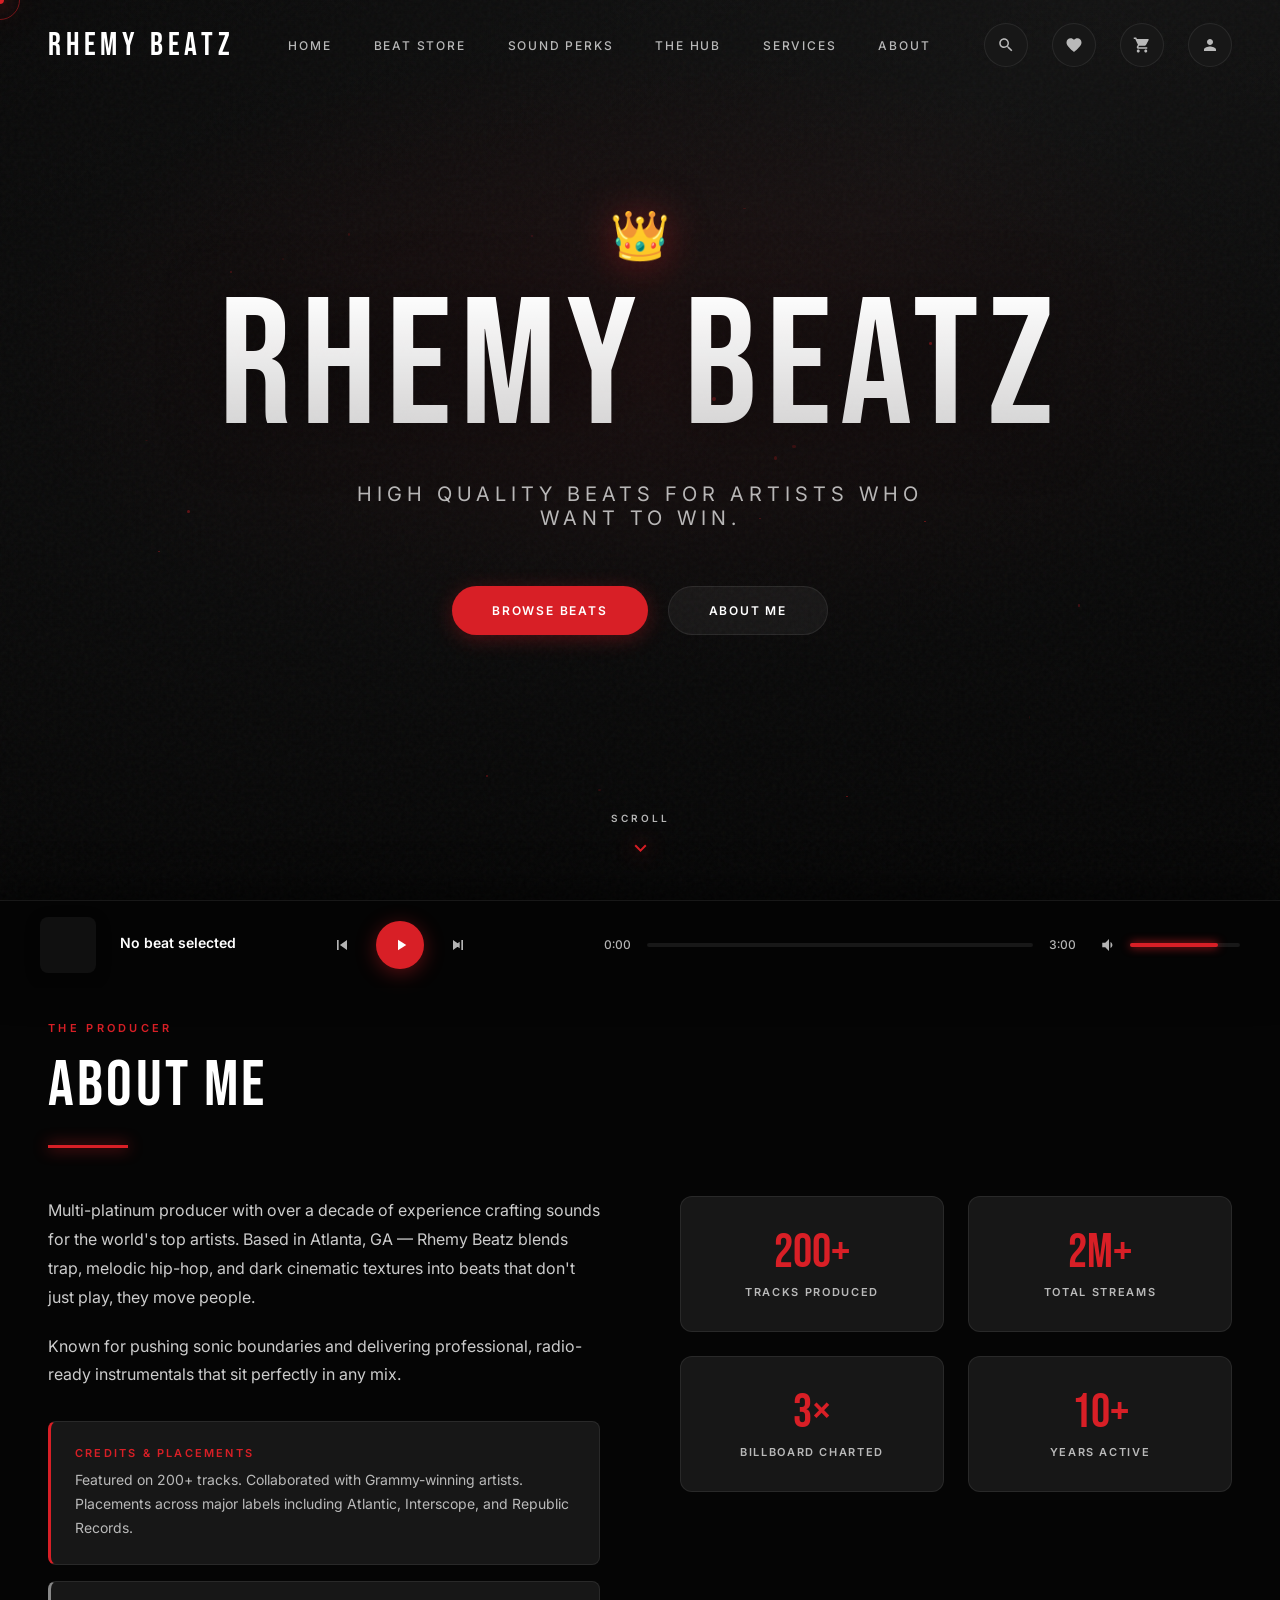
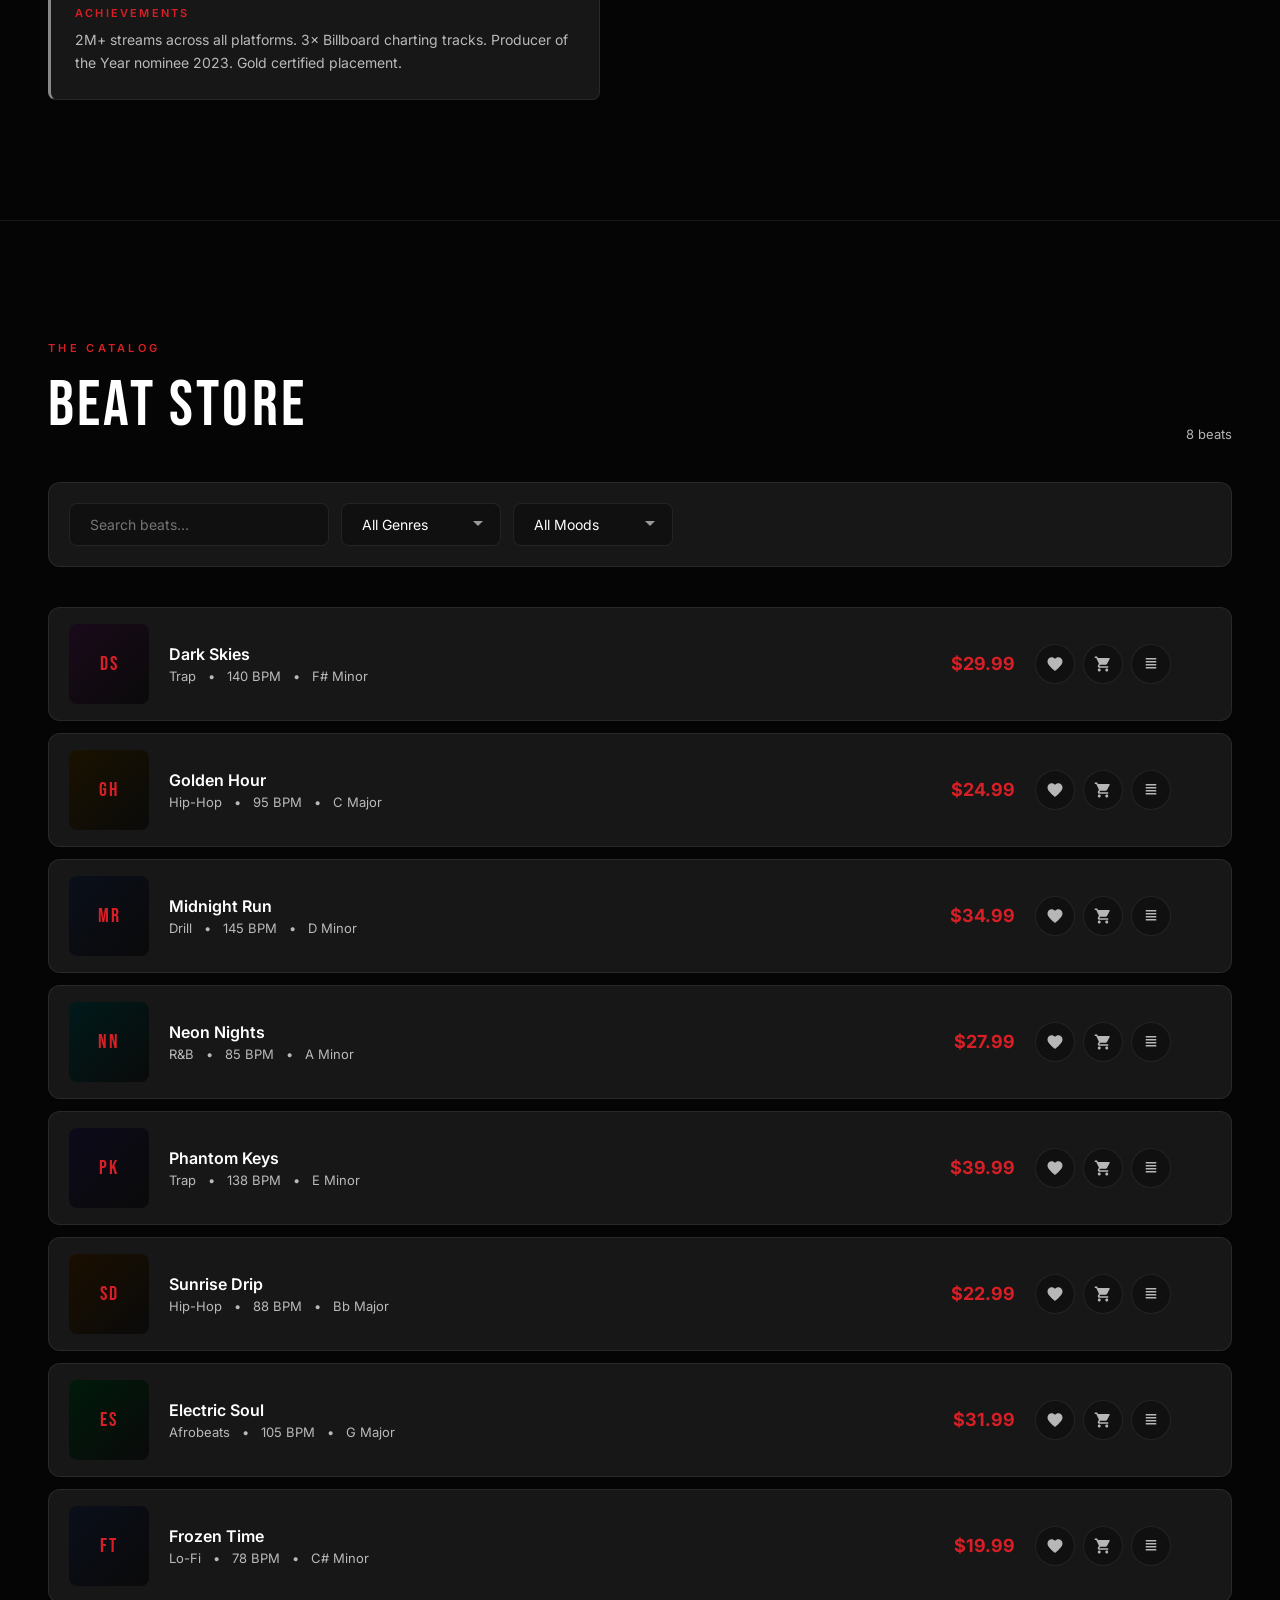
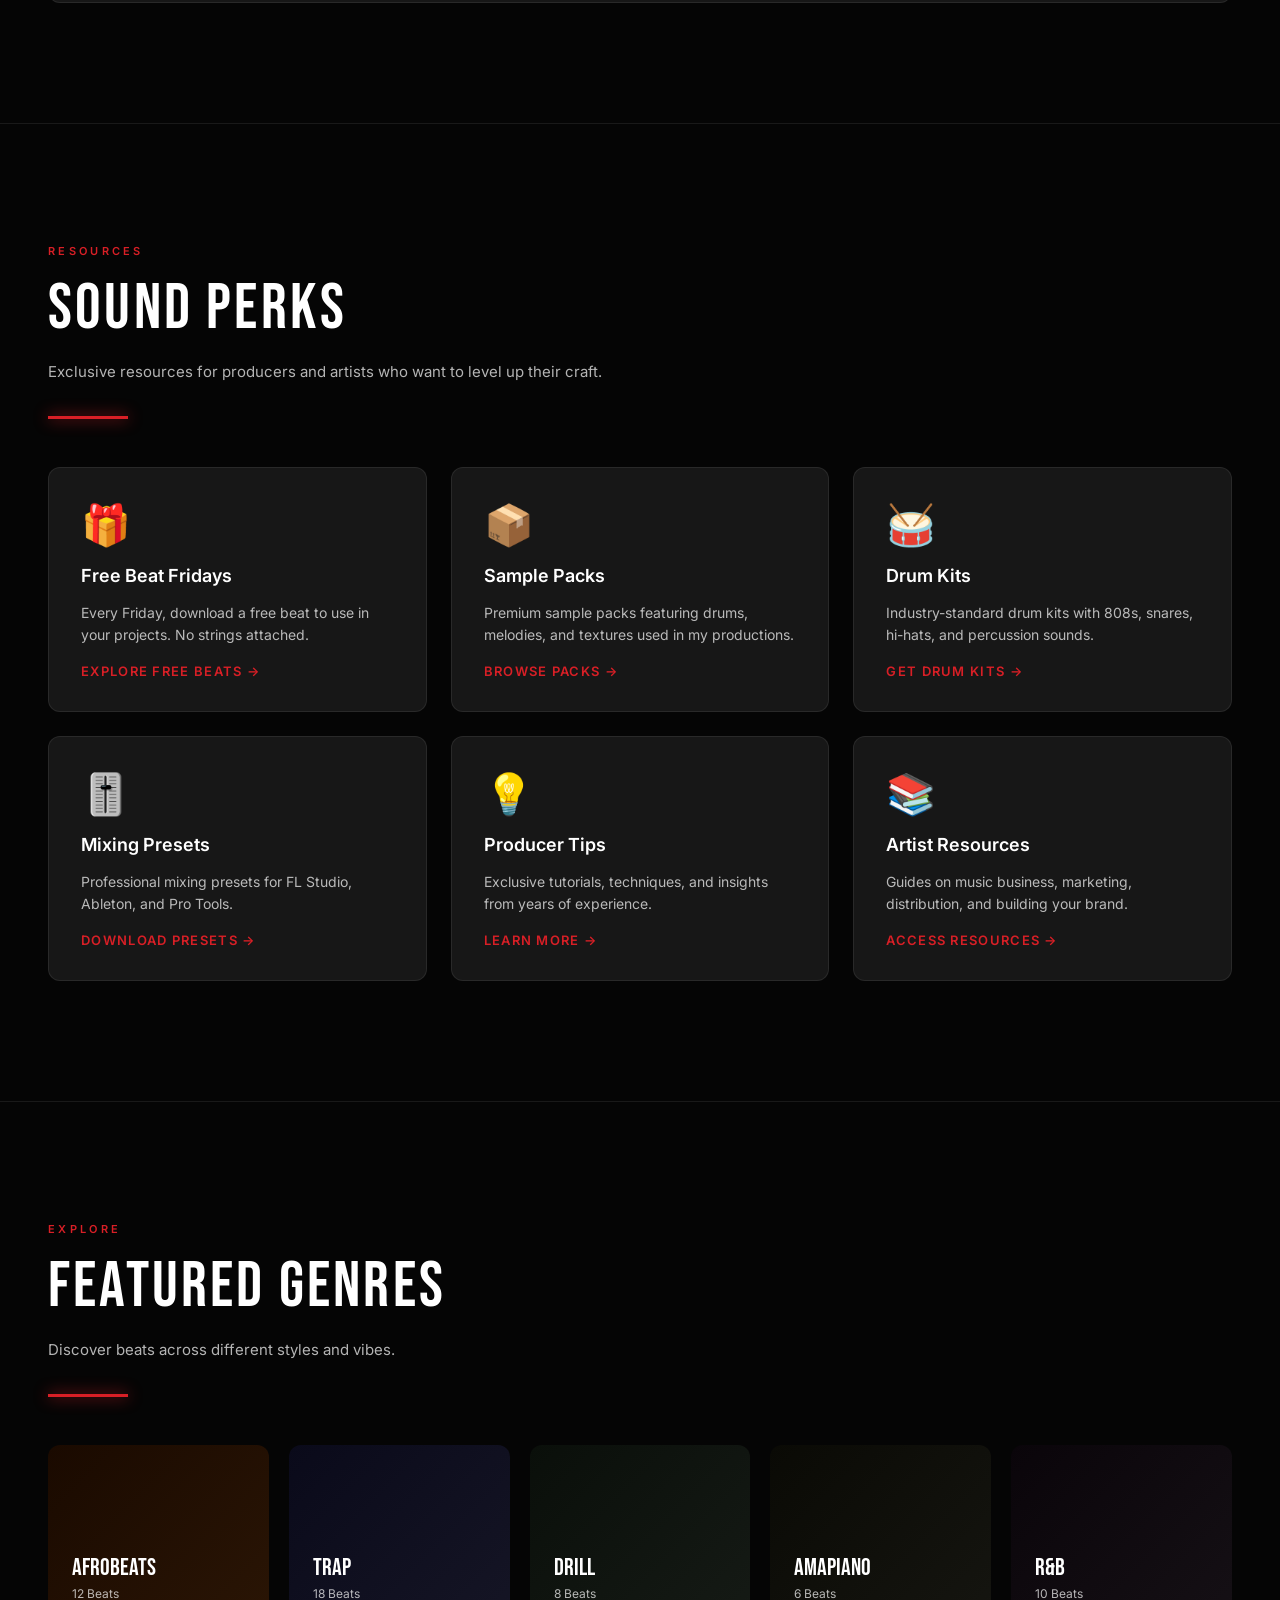
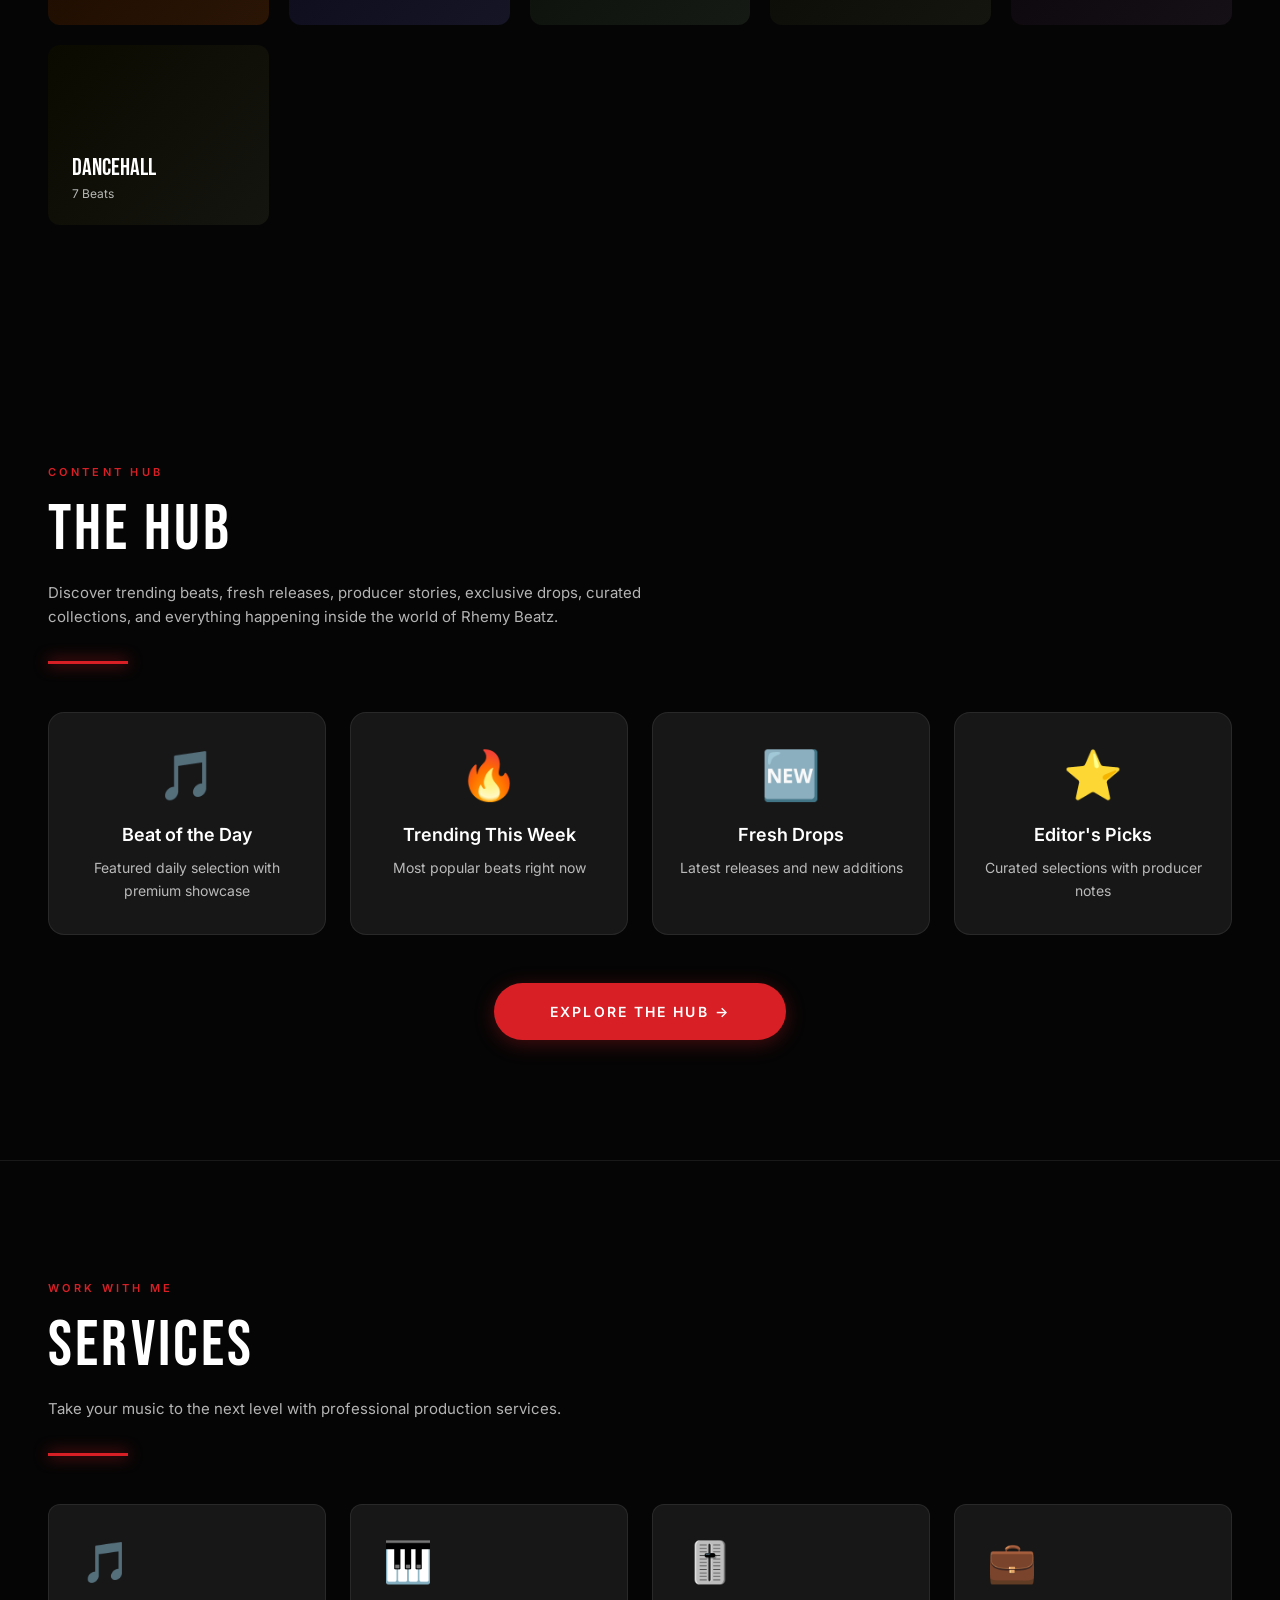
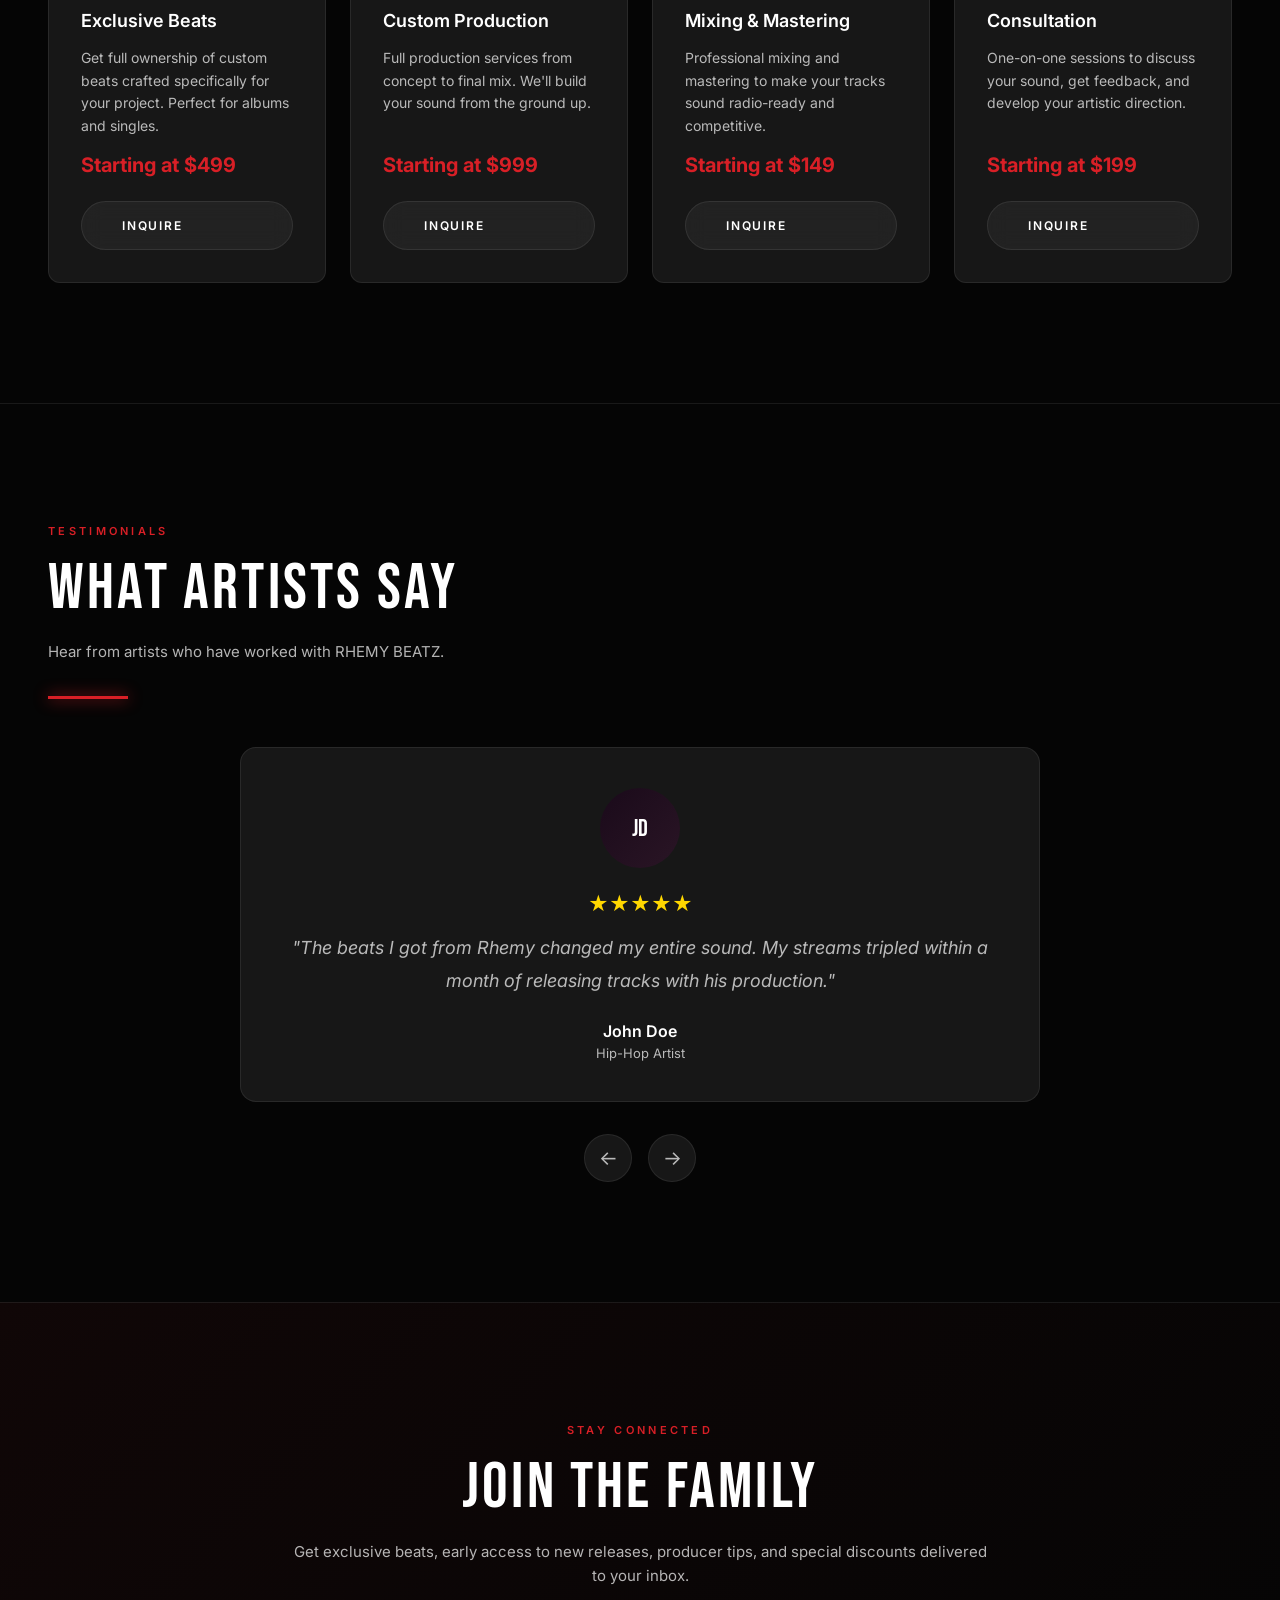
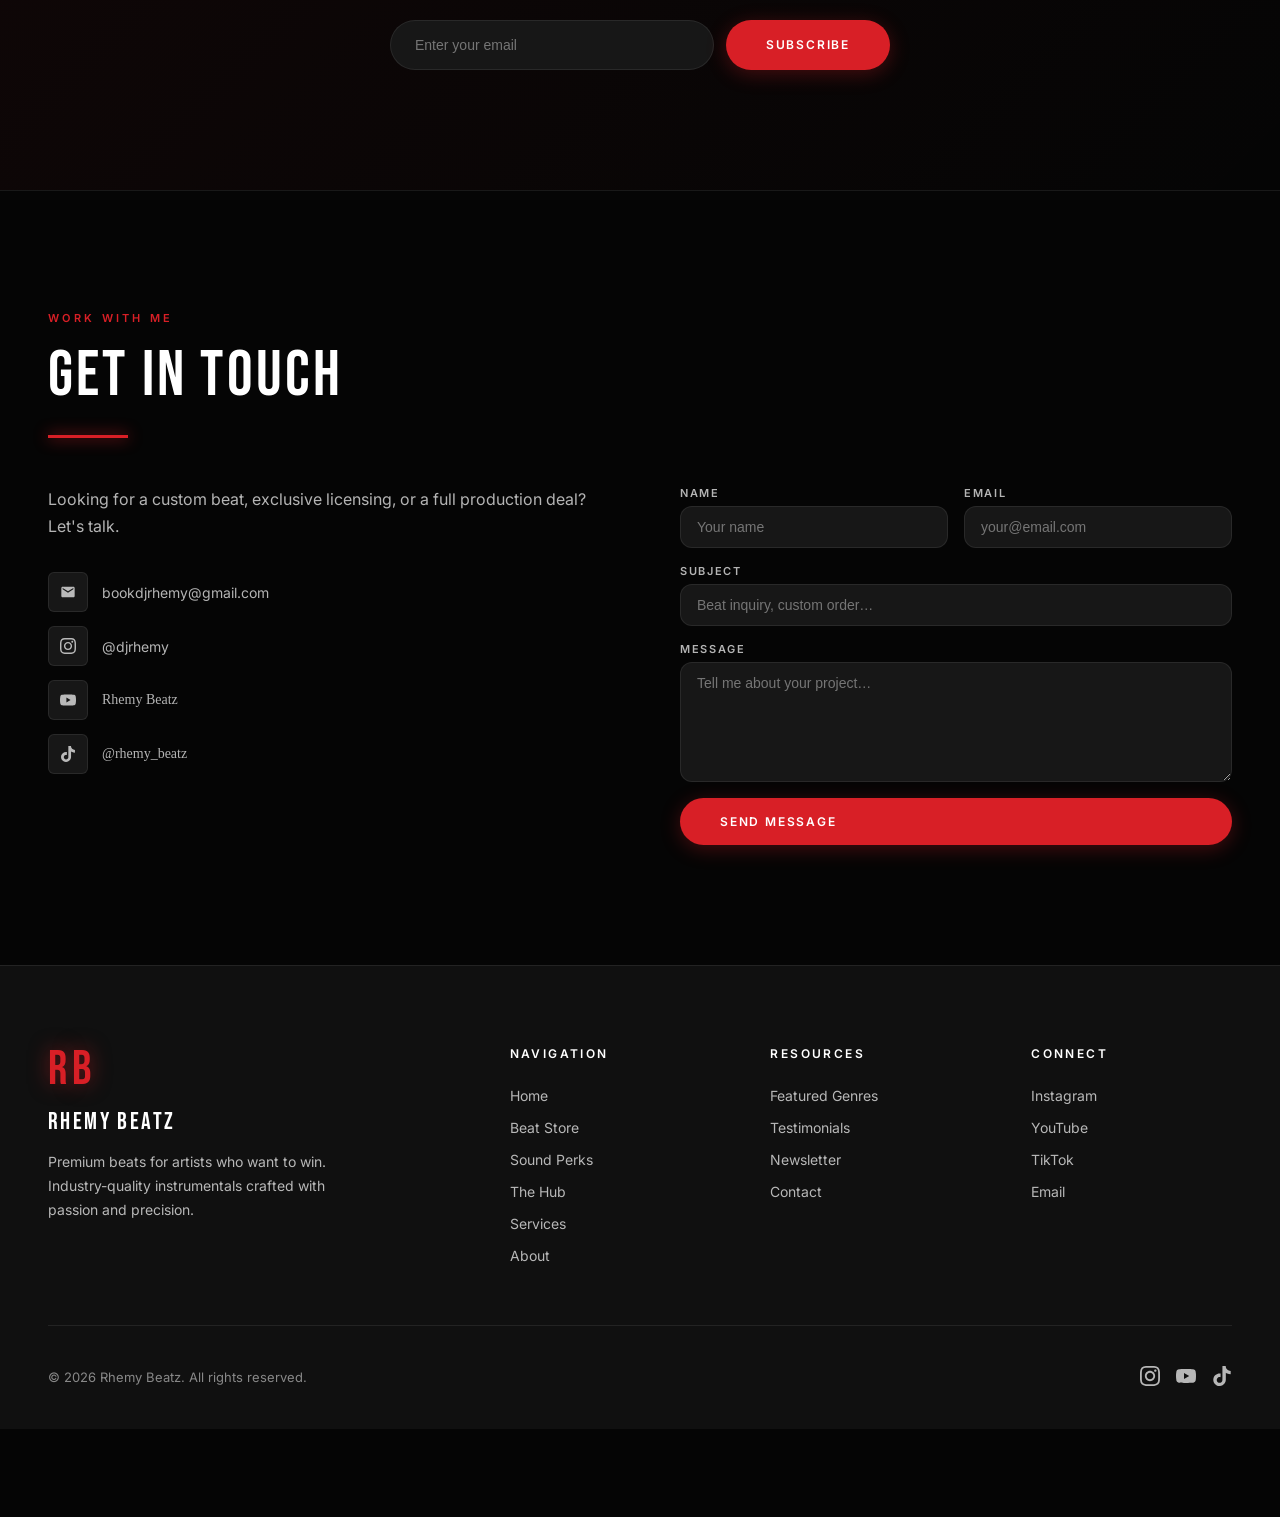
==== commit 39e66a31: "Fixed the fonts and branding names" ====
--- a/index.html
+++ b/index.html
@@ -31,7 +31,7 @@
     <a href="#hero">Home</a>
     <a href="#beats">Beat Store</a>
     <a href="#sound-perks">Sound Perks</a>
-    <a href="#the-hub">The Hub</a>
+    <a href="hub.html">The Hub</a>
     <a href="#services">Services</a>
     <a href="#about">About</a>
   </div>
@@ -48,8 +48,69 @@
     <button class="nav-action-btn" title="Login">
       <svg viewBox="0 0 24 24"><path d="M12 12c2.21 0 4-1.79 4-4s-1.79-4-4-4-4 1.79-4 4 1.79 4 4 4zm0 2c-2.67 0-8 1.34-8 4v2h16v-2c0-2.66-5.33-4-8-4z"/></svg>
     </button>
+    <button class="mobile-menu-btn" id="mobile-menu-btn" aria-label="Open menu" aria-expanded="false">
+      <span class="hamburger-line"></span>
+      <span class="hamburger-line"></span>
+      <span class="hamburger-line"></span>
+    </button>
   </div>
 </nav>
+
+<!-- ═══════════════════════════════════════════ MOBILE MENU ══ -->
+<div class="mobile-menu" id="mobile-menu" aria-hidden="true">
+  <div class="mobile-menu-overlay" id="mobile-menu-overlay"></div>
+  <div class="mobile-menu-panel">
+    <div class="mobile-menu-header">
+      <div class="mobile-menu-logo">RHEMY BEATZ</div>
+      <button class="mobile-menu-close" id="mobile-menu-close" aria-label="Close menu">
+        <span class="hamburger-line"></span>
+        <span class="hamburger-line"></span>
+      </button>
+    </div>
+    <div class="mobile-menu-content">
+      <nav class="mobile-menu-nav">
+        <a href="#hero" class="mobile-menu-link" data-delay="0">Home</a>
+        <a href="#beats" class="mobile-menu-link" data-delay="50">Beat Store</a>
+        <a href="#sound-perks" class="mobile-menu-link" data-delay="100">Sound Perks</a>
+        <a href="hub.html" class="mobile-menu-link" data-delay="150">The Hub</a>
+        <a href="#services" class="mobile-menu-link" data-delay="200">Services</a>
+        <a href="#about" class="mobile-menu-link" data-delay="250">About</a>
+      </nav>
+      <div class="mobile-menu-divider"></div>
+      <div class="mobile-menu-actions">
+        <a href="#" class="mobile-menu-action" data-delay="300">
+          <svg viewBox="0 0 24 24"><path d="M15.5 14h-.79l-.28-.27C15.41 12.59 16 11.11 16 9.5 16 5.91 13.09 3 9.5 3S3 5.91 3 9.5 5.91 16 9.5 16c1.61 0 3.09-.59 4.23-1.57l.27.28v.79l5 4.99L20.49 19l-4.99-5zm-6 0C7.01 14 5 11.99 5 9.5S7.01 5 9.5 5 14 7.01 14 9.5 11.99 14 9.5 14z"/></svg>
+          Search
+        </a>
+        <a href="#" class="mobile-menu-action" data-delay="350">
+          <svg viewBox="0 0 24 24"><path d="M12 21.35l-1.45-1.32C5.4 15.36 2 12.28 2 8.5 2 5.42 4.42 3 7.5 3c1.74 0 3.41.81 4.5 2.09C13.09 3.81 14.76 3 16.5 3 19.58 3 22 5.42 22 8.5c0 3.78-3.4 6.86-8.55 11.54L12 21.35z"/></svg>
+          Wishlist
+        </a>
+        <a href="#" class="mobile-menu-action" data-delay="400">
+          <svg viewBox="0 0 24 24"><path d="M7 18c-1.1 0-1.99.9-1.99 2S5.9 22 7 22s2-.9 2-2-.9-2-2-2zM1 2v2h2l3.6 7.59-1.35 2.45c-.16.28-.25.61-.25.96 0 1.1.9 2 2 2h12v-2H7.42c-.14 0-.25-.11-.25-.25l.03-.12.9-1.63h7.45c.75 0 1.41-.41 1.75-1.03l3.58-6.49c.08-.14.12-.31.12-.48 0-.55-.45-1-1-1H5.21l-.94-2H1zm16 16c-1.1 0-1.99.9-1.99 2s.89 2 1.99 2 2-.9 2-2-.9-2-2-2z"/></svg>
+          Cart
+        </a>
+        <a href="#" class="mobile-menu-action" data-delay="450">
+          <svg viewBox="0 0 24 24"><path d="M12 12c2.21 0 4-1.79 4-4s-1.79-4-4-4-4 1.79-4 4 1.79 4 4 4zm0 2c-2.67 0-8 1.34-8 4v2h16v-2c0-2.66-5.33-4-8-4z"/></svg>
+          Login
+        </a>
+      </div>
+      <div class="mobile-menu-now-playing" id="mobile-menu-now-playing">
+        <div class="mobile-menu-np-art" id="mobile-menu-np-art">
+          <span id="mobile-menu-np-initials"></span>
+        </div>
+        <div class="mobile-menu-np-info">
+          <div class="mobile-menu-np-title" id="mobile-menu-np-title">No beat playing</div>
+          <div class="mobile-menu-np-genre" id="mobile-menu-np-genre"></div>
+        </div>
+        <button class="mobile-menu-np-play" id="mobile-menu-np-play">
+          <svg class="icon-play" viewBox="0 0 24 24"><path d="M8 5v14l11-7z"/></svg>
+          <svg class="icon-pause" viewBox="0 0 24 24"><path d="M6 19h4V5H6v14zm8-14v14h4V5h-4z"/></svg>
+        </button>
+      </div>
+    </div>
+  </div>
+</div>
 
 <!-- ═══════════════════════════════════════════ HERO ══ -->
 <section id="hero">
@@ -221,51 +282,36 @@
   </div>
 </section>
 
-<!-- ═══════════════════════════════════════════ THE HUB ══ -->
-<section id="the-hub">
+<!-- ═══════════════════════════════════════════ THE HUB PREVIEW ══ -->
+<section id="the-hub-preview">
   <div class="section-label">Content Hub</div>
-  <h2 class="section-title">The Hub</h2>
-  <p class="section-subtitle">Your destination for producer content, artist features, and industry insights.</p>
+  <h2 class="section-title">THE HUB</h2>
+  <p class="section-subtitle">Discover trending beats, fresh releases, producer stories, exclusive drops, curated collections, and everything happening inside the world of Rhemy Beatz.</p>
   <div class="section-divider"></div>
-  <div class="hub-grid">
-    <article class="hub-card featured">
-      <div class="hub-card-image" style="background: linear-gradient(135deg, #1a0a1a 0%, #2a1525 100%)">
-        <span class="hub-badge">Featured</span>
-      </div>
-      <div class="hub-card-content">
-        <div class="hub-meta">Latest Drop</div>
-        <h3 class="hub-title">New Beat Pack: "Midnight Sessions"</h3>
-        <p class="hub-excerpt">10 exclusive trap beats perfect for late-night studio sessions. Dark, cinematic, and ready for vocals.</p>
-        <a href="#" class="hub-link">Read More →</a>
-      </div>
-    </article>
-    <article class="hub-card">
-      <div class="hub-card-image" style="background: linear-gradient(135deg, #0a1a0a 0%, #152515 100%)"></div>
-      <div class="hub-card-content">
-        <div class="hub-meta">Producer Tips</div>
-        <h3 class="hub-title">5 Mixing Secrets for Punchy 808s</h3>
-        <p class="hub-excerpt">Learn the techniques I use to make 808s cut through any mix while maintaining clarity and power.</p>
-        <a href="#" class="hub-link">Read More →</a>
-      </div>
-    </article>
-    <article class="hub-card">
-      <div class="hub-card-image" style="background: linear-gradient(135deg, #1a1a0a 0%, #252515 100%)"></div>
-      <div class="hub-card-content">
-        <div class="hub-meta">Artist Spotlight</div>
-        <h3 class="hub-title">Breaking Down: Artist X's Journey</h3>
-        <p class="hub-excerpt">How one artist went from bedroom recordings to 1M+ streams using our beats.</p>
-        <a href="#" class="hub-link">Read More →</a>
-      </div>
-    </article>
-    <article class="hub-card">
-      <div class="hub-card-image" style="background: linear-gradient(135deg, #0a0a1a 0%, #151525 100%)"></div>
-      <div class="hub-card-content">
-        <div class="hub-meta">Behind the Scenes</div>
-        <h3 class="hub-title">Studio Tour: My Setup</h3>
-        <p class="hub-excerpt">A look inside my production studio, the gear I use, and my workflow for creating hits.</p>
-        <a href="#" class="hub-link">Read More →</a>
-      </div>
-    </article>
+  <div class="hub-preview-content">
+    <div class="hub-preview-card">
+      <div class="hub-preview-icon">🎵</div>
+      <h3 class="hub-preview-title">Beat of the Day</h3>
+      <p class="hub-preview-desc">Featured daily selection with premium showcase</p>
+    </div>
+    <div class="hub-preview-card">
+      <div class="hub-preview-icon">🔥</div>
+      <h3 class="hub-preview-title">Trending This Week</h3>
+      <p class="hub-preview-desc">Most popular beats right now</p>
+    </div>
+    <div class="hub-preview-card">
+      <div class="hub-preview-icon">🆕</div>
+      <h3 class="hub-preview-title">Fresh Drops</h3>
+      <p class="hub-preview-desc">Latest releases and new additions</p>
+    </div>
+    <div class="hub-preview-card">
+      <div class="hub-preview-icon">⭐</div>
+      <h3 class="hub-preview-title">Editor's Picks</h3>
+      <p class="hub-preview-desc">Curated selections with producer notes</p>
+    </div>
+  </div>
+  <div class="hub-preview-cta">
+    <a href="hub.html" class="btn btn-primary btn-large">Explore The Hub →</a>
   </div>
 </section>
 
@@ -445,7 +491,7 @@
         <li><a href="#hero">Home</a></li>
         <li><a href="#beats">Beat Store</a></li>
         <li><a href="#sound-perks">Sound Perks</a></li>
-        <li><a href="#the-hub">The Hub</a></li>
+        <li><a href="hub.html">The Hub</a></li>
         <li><a href="#services">Services</a></li>
         <li><a href="#about">About</a></li>
       </ul>
--- a/styles.css
+++ b/styles.css
@@ -255,6 +255,289 @@
 }
 .nav-action-btn svg { width: 18px; height: 18px; fill: currentColor; }
 
+/* ─── MOBILE MENU BUTTON ───────────────────────── */
+.mobile-menu-btn {
+  display: none;
+  width: 44px;
+  height: 44px;
+  border-radius: 50%;
+  background: var(--bg-card);
+  border: 1px solid var(--border);
+  flex-direction: column;
+  align-items: center;
+  justify-content: center;
+  gap: 5px;
+  cursor: pointer;
+  transition: all 0.3s ease;
+}
+.mobile-menu-btn:hover {
+  border-color: var(--accent);
+  box-shadow: 0 0 20px rgba(216,31,38,0.3);
+}
+.mobile-menu-btn .hamburger-line {
+  width: 20px;
+  height: 2px;
+  background: var(--text);
+  border-radius: 2px;
+  transition: all 0.3s ease;
+}
+.mobile-menu-btn.active .hamburger-line:nth-child(1) {
+  transform: rotate(45deg) translate(5px, 5px);
+}
+.mobile-menu-btn.active .hamburger-line:nth-child(2) {
+  opacity: 0;
+}
+.mobile-menu-btn.active .hamburger-line:nth-child(3) {
+  transform: rotate(-45deg) translate(5px, -5px);
+}
+
+/* ─── MOBILE MENU ──────────────────────────────── */
+.mobile-menu {
+  position: fixed;
+  inset: 0;
+  z-index: 2000;
+  opacity: 0;
+  visibility: hidden;
+  transition: all 0.4s ease;
+}
+.mobile-menu.active {
+  opacity: 1;
+  visibility: visible;
+}
+.mobile-menu-overlay {
+  position: absolute;
+  inset: 0;
+  background: rgba(0,0,0,0.8);
+  backdrop-filter: blur(8px);
+  opacity: 0;
+  transition: opacity 0.4s ease;
+}
+.mobile-menu.active .mobile-menu-overlay {
+  opacity: 1;
+}
+.mobile-menu-panel {
+  position: absolute;
+  top: 0;
+  right: 0;
+  bottom: 0;
+  width: 100%;
+  max-width: 400px;
+  background: linear-gradient(135deg, #0a0a0a 0%, #151515 100%);
+  transform: translateX(100%);
+  transition: transform 0.4s cubic-bezier(0.4, 0, 0.2, 1);
+  display: flex;
+  flex-direction: column;
+  overflow: hidden;
+}
+.mobile-menu.active .mobile-menu-panel {
+  transform: translateX(0);
+}
+.mobile-menu-panel::before {
+  content: '';
+  position: absolute;
+  inset: 0;
+  background: radial-gradient(ellipse 70% 70% at 50% 50%, rgba(216,31,38,0.08) 0%, transparent 70%);
+  pointer-events: none;
+}
+.mobile-menu-header {
+  display: flex;
+  align-items: center;
+  justify-content: space-between;
+  padding: 24px;
+  border-bottom: 1px solid var(--border);
+  position: relative;
+  z-index: 2;
+}
+.mobile-menu-logo {
+  font-family: 'Bebas Neue', sans-serif;
+  font-size: 24px;
+  color: var(--text);
+  letter-spacing: 0.1em;
+}
+.mobile-menu-close {
+  width: 44px;
+  height: 44px;
+  border-radius: 50%;
+  background: var(--bg-card);
+  border: 1px solid var(--border);
+  flex-direction: column;
+  align-items: center;
+  justify-content: center;
+  gap: 5px;
+  cursor: pointer;
+  transition: all 0.3s ease;
+}
+.mobile-menu-close:hover {
+  border-color: var(--accent);
+  box-shadow: 0 0 20px rgba(216,31,38,0.3);
+}
+.mobile-menu-close .hamburger-line {
+  width: 20px;
+  height: 2px;
+  background: var(--text);
+  border-radius: 2px;
+  transition: all 0.3s ease;
+}
+.mobile-menu-close .hamburger-line:nth-child(1) {
+  transform: rotate(45deg);
+}
+.mobile-menu-close .hamburger-line:nth-child(2) {
+  transform: rotate(-45deg);
+}
+.mobile-menu-content {
+  flex: 1;
+  overflow-y: auto;
+  padding: 32px 24px;
+  position: relative;
+  z-index: 2;
+}
+.mobile-menu-nav {
+  display: flex;
+  flex-direction: column;
+  gap: 8px;
+}
+.mobile-menu-link {
+  font-size: 18px;
+  font-weight: 500;
+  color: var(--text-muted);
+  padding: 16px 20px;
+  border-radius: 12px;
+  transition: all 0.3s ease;
+  opacity: 0;
+  transform: translateX(20px);
+}
+.mobile-menu.active .mobile-menu-link {
+  opacity: 1;
+  transform: translateX(0);
+}
+.mobile-menu-link:hover {
+  background: rgba(216,31,38,0.1);
+  color: var(--accent);
+  transform: translateX(8px);
+}
+.mobile-menu-link.active {
+  background: rgba(216,31,38,0.15);
+  color: var(--accent);
+}
+.mobile-menu-divider {
+  height: 1px;
+  background: var(--border);
+  margin: 32px 0;
+}
+.mobile-menu-actions {
+  display: flex;
+  flex-direction: column;
+  gap: 8px;
+}
+.mobile-menu-action {
+  display: flex;
+  align-items: center;
+  gap: 16px;
+  padding: 16px 20px;
+  border-radius: 12px;
+  color: var(--text-muted);
+  font-size: 15px;
+  font-weight: 500;
+  transition: all 0.3s ease;
+  opacity: 0;
+  transform: translateX(20px);
+}
+.mobile-menu.active .mobile-menu-action {
+  opacity: 1;
+  transform: translateX(0);
+}
+.mobile-menu-action:hover {
+  background: rgba(216,31,38,0.1);
+  color: var(--accent);
+  transform: translateX(8px);
+}
+.mobile-menu-action svg {
+  width: 20px;
+  height: 20px;
+  fill: currentColor;
+}
+.mobile-menu-now-playing {
+  margin-top: 32px;
+  padding: 20px;
+  background: var(--bg-card);
+  border: 1px solid var(--border);
+  border-radius: 12px;
+  display: flex;
+  align-items: center;
+  gap: 16px;
+  opacity: 0;
+  transform: translateY(20px);
+  transition: all 0.4s ease;
+}
+.mobile-menu.active .mobile-menu-now-playing {
+  opacity: 1;
+  transform: translateY(0);
+}
+.mobile-menu-now-playing.hidden {
+  display: none;
+}
+.mobile-menu-np-art {
+  width: 56px;
+  height: 56px;
+  border-radius: 8px;
+  background: var(--bg-secondary);
+  display: flex;
+  align-items: center;
+  justify-content: center;
+  font-family: 'Bebas Neue', sans-serif;
+  font-size: 14px;
+  color: var(--accent);
+  flex-shrink: 0;
+}
+.mobile-menu-np-info {
+  flex: 1;
+  min-width: 0;
+}
+.mobile-menu-np-title {
+  font-size: 14px;
+  font-weight: 600;
+  color: var(--text);
+  white-space: nowrap;
+  overflow: hidden;
+  text-overflow: ellipsis;
+}
+.mobile-menu-np-genre {
+  font-size: 12px;
+  color: var(--text-muted);
+  margin-top: 4px;
+}
+.mobile-menu-np-play {
+  width: 40px;
+  height: 40px;
+  border-radius: 50%;
+  background: var(--accent);
+  border: none;
+  display: flex;
+  align-items: center;
+  justify-content: center;
+  cursor: pointer;
+  transition: all 0.3s ease;
+  flex-shrink: 0;
+}
+.mobile-menu-np-play:hover {
+  background: var(--accent-hover);
+  transform: scale(1.1);
+}
+.mobile-menu-np-play svg {
+  width: 16px;
+  height: 16px;
+  fill: #fff;
+}
+.mobile-menu-np-play .icon-pause {
+  display: none;
+}
+.mobile-menu-np-play.playing .icon-play {
+  display: none;
+}
+.mobile-menu-np-play.playing .icon-pause {
+  display: block;
+}
+
 /* ─── HERO ──────────────────────────────────── */
 #hero {
   position: relative; height: 100vh; min-height: 700px;
@@ -639,6 +922,431 @@
 }
 .newsletter-success.show { display: block; }
 
+/* ─── THE HUB ─────────────────────────────────── */
+#the-hub { padding: 0; }
+.hub-section { padding: 100px 48px; max-width: 1400px; margin: 0 auto; }
+
+/* Hub Hero */
+.hub-hero {
+  position: relative; height: 100vh; min-height: 700px;
+  display: flex; align-items: center; justify-content: center; overflow: hidden;
+}
+.hub-hero-bg {
+  position: absolute; inset: 0;
+  background: linear-gradient(135deg, #0a0a0a 0%, #151515 50%, #0a0a0a 100%);
+  animation: kenBurns 40s ease-in-out infinite alternate;
+}
+.hub-hero-overlay {
+  position: absolute; inset: 0;
+  background: radial-gradient(ellipse 70% 70% at 50% 50%, rgba(216,31,38,0.15) 0%, transparent 70%);
+}
+.hub-hero-noise {
+  position: absolute; inset: 0;
+  background-image: url("data:image/svg+xml,%3Csvg viewBox='0 0 400 400' xmlns='http://www.w3.org/2000/svg'%3E%3Cfilter id='noiseFilter'%3E%3CfeTurbulence type='fractalNoise' baseFrequency='0.9' numOctaves='4' stitchTiles='stitch'/%3E%3C/filter%3E%3Crect width='100%25' height='100%25' filter='url(%23noiseFilter)'/%3E%3C/svg%3E");
+  opacity: 0.03; pointer-events: none;
+}
+.hub-hero-particles {
+  position: absolute; inset: 0; pointer-events: none;
+}
+.hub-hero-content {
+  position: relative; z-index: 2; text-align: center; max-width: 900px; padding: 0 24px;
+}
+.hub-hero-title {
+  font-family: 'Bebas Neue', sans-serif;
+  font-size: clamp(64px, 12vw, 120px); font-weight: 400;
+  color: var(--text); letter-spacing: 0.1em; line-height: 1;
+  margin-bottom: 24px; text-shadow: 0 0 40px rgba(216,31,38,0.5);
+}
+.hub-hero-subtitle {
+  font-size: 16px; line-height: 1.8; color: var(--text-muted);
+  max-width: 600px; margin: 0 auto 48px;
+}
+.hub-hero-scroll {
+  position: absolute; bottom: 40px; left: 50%;
+  transform: translateX(-50%); display: flex; flex-direction: column;
+  align-items: center; gap: 12px; color: var(--text-dim);
+}
+.hub-hero-scroll .scroll-text {
+  font-size: 10px; letter-spacing: 0.3em; text-transform: uppercase;
+}
+.hub-hero-scroll .scroll-arrow svg { width: 20px; height: 20px; fill: currentColor; animation: scrollBounce 2s ease-in-out infinite; }
+
+/* Beat of the Day */
+.beat-of-day {
+  display: grid; grid-template-columns: 400px 1fr; gap: 48px;
+  background: var(--bg-card); border: 1px solid var(--border);
+  border-radius: 20px; padding: 40px; align-items: center;
+}
+.bod-artwork {
+  width: 100%; aspect-ratio: 1; border-radius: 16px;
+  display: flex; align-items: center; justify-content: center;
+  position: relative; overflow: hidden;
+}
+.bod-initials {
+  font-family: 'Bebas Neue', sans-serif; font-size: 64px;
+  color: var(--accent); z-index: 2;
+}
+.bod-waveform {
+  position: absolute; inset: 0; display: flex; align-items: center;
+  justify-content: center; gap: 4px; opacity: 0.3;
+}
+.bod-content { display: flex; flex-direction: column; gap: 20px; }
+.bod-badge {
+  display: inline-block; padding: 8px 16px; background: rgba(216,31,38,0.15);
+  border: 1px solid rgba(216,31,38,0.3); border-radius: 50px;
+  font-size: 11px; font-weight: 600; letter-spacing: 0.15em;
+  text-transform: uppercase; color: var(--accent); width: fit-content;
+}
+.bod-title {
+  font-family: 'Bebas Neue', sans-serif; font-size: 48px;
+  color: var(--text); letter-spacing: 0.05em; line-height: 1;
+}
+.bod-desc {
+  font-size: 15px; line-height: 1.7; color: var(--text-muted);
+}
+.bod-meta {
+  display: flex; gap: 12px; flex-wrap: wrap;
+}
+.bod-tag {
+  padding: 6px 14px; background: var(--bg-secondary);
+  border: 1px solid var(--border); border-radius: 20px;
+  font-size: 12px; color: var(--text-muted);
+}
+.bod-producer {
+  font-size: 13px; color: var(--text-dim); font-weight: 500;
+}
+.bod-price {
+  font-family: 'Bebas Neue', sans-serif; font-size: 32px;
+  color: var(--accent); letter-spacing: 0.05em;
+}
+.bod-actions {
+  display: flex; gap: 16px; align-items: center;
+}
+.bod-wishlist {
+  width: 48px; height: 48px; border-radius: 50%;
+  background: var(--bg-card); border: 1px solid var(--border);
+  display: flex; align-items: center; justify-content: center;
+  cursor: pointer; transition: all 0.3s ease;
+}
+.bod-wishlist:hover {
+  border-color: var(--accent); color: var(--accent);
+}
+.bod-wishlist svg { width: 20px; height: 20px; fill: currentColor; }
+
+/* Trending Carousel */
+.trending-carousel {
+  display: grid; grid-template-columns: repeat(4, 1fr); gap: 24px;
+  overflow-x: auto; padding-bottom: 20px;
+}
+.trending-card {
+  background: var(--bg-card); border: 1px solid var(--border);
+  border-radius: 16px; overflow: hidden; transition: all 0.3s ease;
+  cursor: pointer;
+}
+.trending-card:hover {
+  border-color: rgba(216,31,38,0.3); transform: translateY(-8px);
+  box-shadow: 0 20px 40px rgba(0,0,0,0.3);
+}
+.trending-artwork {
+  height: 200px; position: relative; display: flex;
+  align-items: center; justify-content: center; overflow: hidden;
+}
+.trending-badge {
+  position: absolute; top: 16px; left: 16px; padding: 6px 12px;
+  background: rgba(216,31,38,0.9); border-radius: 20px;
+  font-size: 11px; font-weight: 600; color: #fff;
+}
+.trending-waveform {
+  position: absolute; inset: 0; display: flex; align-items: center;
+  justify-content: center; gap: 3px; opacity: 0; transition: opacity 0.3s ease;
+}
+.trending-card:hover .trending-waveform { opacity: 0.5; }
+.trending-info {
+  padding: 20px;
+}
+.trending-title {
+  font-size: 16px; font-weight: 600; color: var(--text);
+  margin-bottom: 8px;
+}
+.trending-meta {
+  font-size: 13px; color: var(--text-muted);
+}
+
+/* Best Sellers */
+.bestsellers-grid {
+  display: grid; grid-template-columns: repeat(4, 1fr); gap: 24px;
+}
+.bestseller-card {
+  background: var(--bg-card); border: 1px solid var(--border);
+  border-radius: 16px; overflow: hidden; transition: all 0.3s ease;
+}
+.bestseller-card:hover {
+  border-color: rgba(216,31,38,0.3); transform: translateY(-8px);
+  box-shadow: 0 20px 40px rgba(0,0,0,0.3);
+}
+.bestseller-artwork {
+  height: 180px; position: relative; display: flex;
+  align-items: center; justify-content: center;
+}
+.bestseller-badge {
+  position: absolute; top: 16px; left: 16px; padding: 6px 12px;
+  background: rgba(216,31,38,0.9); border-radius: 20px;
+  font-size: 11px; font-weight: 600; color: #fff;
+}
+.bestseller-info {
+  padding: 20px;
+}
+.bestseller-title {
+  font-size: 16px; font-weight: 600; color: var(--text);
+  margin-bottom: 8px;
+}
+.bestseller-meta {
+  font-size: 14px; color: var(--text-muted); margin-bottom: 16px;
+}
+.bestseller-actions {
+  display: flex; gap: 12px;
+}
+.bestseller-play, .bestseller-buy {
+  width: 40px; height: 40px; border-radius: 50%;
+  border: 1px solid var(--border); background: var(--bg-secondary);
+  display: flex; align-items: center; justify-content: center;
+  cursor: pointer; transition: all 0.3s ease;
+}
+.bestseller-play:hover, .bestseller-buy:hover {
+  border-color: var(--accent); color: var(--accent);
+}
+.bestseller-play svg, .bestseller-buy svg { width: 16px; height: 16px; fill: currentColor; }
+
+/* Fresh Drops */
+.fresh-drops-grid {
+  display: grid; grid-template-columns: repeat(3, 1fr); gap: 24px;
+}
+.fresh-drop-card {
+  background: var(--bg-card); border: 1px solid var(--border);
+  border-radius: 16px; overflow: hidden; transition: all 0.3s ease;
+}
+.fresh-drop-card:hover {
+  border-color: rgba(216,31,38,0.3); transform: translateY(-8px);
+}
+.fresh-drop-artwork {
+  height: 160px; position: relative; display: flex;
+  align-items: center; justify-content: center;
+}
+.fresh-badge {
+  position: absolute; top: 16px; left: 16px; padding: 6px 12px;
+  background: var(--accent); border-radius: 20px;
+  font-size: 11px; font-weight: 600; color: #fff;
+}
+.fresh-drop-info { padding: 20px; }
+.fresh-drop-title {
+  font-size: 16px; font-weight: 600; color: var(--text);
+  margin-bottom: 8px;
+}
+.fresh-drop-date {
+  font-size: 12px; color: var(--accent); margin-bottom: 8px;
+}
+.fresh-drop-meta {
+  font-size: 14px; color: var(--text-muted);
+}
+
+/* Editor's Picks */
+.editors-picks {
+  display: grid; grid-template-columns: repeat(2, 1fr); gap: 32px;
+}
+.editors-pick-card {
+  display: grid; grid-template-columns: 200px 1fr; gap: 24px;
+  background: var(--bg-card); border: 1px solid var(--border);
+  border-radius: 16px; overflow: hidden; transition: all 0.3s ease;
+}
+.editors-pick-card:hover {
+  border-color: rgba(216,31,38,0.3); transform: translateY(-4px);
+}
+.editors-pick-artwork {
+  height: 100%; min-height: 160px;
+}
+.editors-pick-content {
+  padding: 24px; display: flex; flex-direction: column; gap: 12px;
+}
+.editors-pick-title {
+  font-size: 18px; font-weight: 600; color: var(--text);
+}
+.editors-pick-note {
+  font-size: 14px; line-height: 1.6; color: var(--text-muted);
+  font-style: italic;
+}
+.editors-pick-meta {
+  margin-top: auto; font-size: 14px; color: var(--accent);
+}
+
+/* Mood Grid */
+.mood-grid {
+  display: grid; grid-template-columns: repeat(4, 1fr); gap: 20px;
+}
+.mood-card {
+  background: var(--bg-card); border: 1px solid var(--border);
+  border-radius: 16px; padding: 32px 24px; text-align: center;
+  transition: all 0.3s ease; cursor: pointer;
+}
+.mood-card:hover {
+  border-color: var(--accent); transform: translateY(-8px);
+  box-shadow: 0 20px 40px rgba(216,31,38,0.2);
+}
+.mood-icon {
+  font-size: 40px; margin-bottom: 16px;
+}
+.mood-name {
+  font-size: 14px; font-weight: 600; color: var(--text);
+}
+
+/* Hub Genres Grid */
+.hub-genres-grid {
+  display: grid; grid-template-columns: repeat(4, 1fr); gap: 20px;
+}
+.hub-genre-card {
+  position: relative; height: 120px; border-radius: 16px;
+  overflow: hidden; transition: all 0.3s ease; cursor: pointer;
+}
+.hub-genre-card:hover {
+  transform: scale(1.05);
+}
+.hub-genre-bg {
+  position: absolute; inset: 0;
+}
+.hub-genre-content {
+  position: absolute; inset: 0; display: flex;
+  align-items: center; justify-content: center;
+  background: rgba(0,0,0,0.5); transition: all 0.3s ease;
+}
+.hub-genre-card:hover .hub-genre-content {
+  background: rgba(0,0,0,0.3);
+}
+.hub-genre-name {
+  font-size: 16px; font-weight: 600; color: var(--text);
+}
+
+/* Exclusive Section */
+.exclusive-section {
+  background: linear-gradient(135deg, rgba(216,31,38,0.1) 0%, rgba(0,0,0,0.5) 100%);
+  border: 1px solid rgba(216,31,38,0.3); border-radius: 20px;
+  padding: 60px; text-align: center;
+}
+.exclusive-card {
+  display: flex; flex-direction: column; align-items: center; gap: 24px;
+}
+.exclusive-lock svg {
+  width: 64px; height: 64px; fill: var(--accent);
+  margin-bottom: 16px;
+}
+.exclusive-title {
+  font-family: 'Bebas Neue', sans-serif; font-size: 36px;
+  color: var(--text); letter-spacing: 0.05em;
+}
+.exclusive-desc {
+  font-size: 16px; color: var(--text-muted); max-width: 500px;
+}
+
+/* Journal Grid */
+.journal-grid {
+  display: grid; grid-template-columns: repeat(3, 1fr); gap: 32px;
+}
+.journal-card {
+  background: var(--bg-card); border: 1px solid var(--border);
+  border-radius: 16px; overflow: hidden; transition: all 0.3s ease;
+}
+.journal-card:hover {
+  border-color: rgba(216,31,38,0.3); transform: translateY(-8px);
+}
+.journal-image {
+  height: 200px;
+}
+.journal-content { padding: 24px; display: flex; flex-direction: column; gap: 12px; }
+.journal-category {
+  font-size: 11px; font-weight: 600; letter-spacing: 0.15em;
+  text-transform: uppercase; color: var(--accent);
+}
+.journal-title {
+  font-size: 18px; font-weight: 600; color: var(--text);
+}
+.journal-excerpt {
+  font-size: 14px; line-height: 1.6; color: var(--text-muted);
+}
+.journal-link {
+  font-size: 13px; color: var(--accent); font-weight: 500;
+  transition: all 0.3s ease;
+}
+.journal-link:hover { color: var(--accent-hover); }
+
+/* Quick Actions */
+.quick-actions-grid {
+  display: grid; grid-template-columns: repeat(3, 1fr); gap: 20px;
+}
+.quick-action-card {
+  background: var(--bg-card); border: 1px solid var(--border);
+  border-radius: 16px; padding: 32px 24px; text-align: center;
+  transition: all 0.3s ease; cursor: pointer;
+}
+.quick-action-card:hover {
+  border-color: var(--accent); transform: translateY(-8px);
+  box-shadow: 0 20px 40px rgba(216,31,38,0.2);
+}
+.quick-action-icon {
+  font-size: 40px; margin-bottom: 16px;
+}
+.quick-action-title {
+  font-size: 14px; font-weight: 600; color: var(--text);
+}
+
+/* Hub CTA */
+.hub-cta-section {
+  background: linear-gradient(135deg, rgba(216,31,38,0.1) 0%, rgba(0,0,0,0.3) 100%);
+  border-top: 1px solid var(--border);
+}
+.hub-cta {
+  text-align: center; max-width: 800px; margin: 0 auto;
+  padding: 80px 24px;
+}
+.hub-cta-title {
+  font-family: 'Bebas Neue', sans-serif; font-size: clamp(36px, 6vw, 64px);
+  color: var(--text); letter-spacing: 0.05em; margin-bottom: 24px;
+}
+.hub-cta-subtitle {
+  font-size: 16px; color: var(--text-muted); margin-bottom: 40px;
+}
+.btn-large {
+  padding: 20px 56px; font-size: 14px;
+}
+
+/* ─── HUB PREVIEW ───────────────────────────── */
+#the-hub-preview {
+  padding: 120px 48px; max-width: 1400px; margin: 0 auto;
+}
+.hub-preview-content {
+  display: grid; grid-template-columns: repeat(4, 1fr); gap: 24px;
+  margin: 48px 0;
+}
+.hub-preview-card {
+  background: var(--bg-card); border: 1px solid var(--border);
+  border-radius: 16px; padding: 32px 24px; text-align: center;
+  transition: all 0.3s ease;
+}
+.hub-preview-card:hover {
+  border-color: rgba(216,31,38,0.3); transform: translateY(-8px);
+  box-shadow: 0 20px 40px rgba(216,31,38,0.15);
+}
+.hub-preview-icon {
+  font-size: 48px; margin-bottom: 20px;
+}
+.hub-preview-title {
+  font-size: 18px; font-weight: 600; color: var(--text);
+  margin-bottom: 12px;
+}
+.hub-preview-desc {
+  font-size: 14px; color: var(--text-muted); line-height: 1.6;
+}
+.hub-preview-cta {
+  text-align: center; margin-top: 48px;
+}
+
 /* ─── ABOUT ─────────────────────────────────── */
 #about { border-top: 1px solid var(--border); }
 .about-grid {
@@ -1162,12 +1870,44 @@
   .services-grid {
     grid-template-columns: repeat(auto-fit, minmax(220px, 1fr));
   }
+  .nav-links { display: none; }
+  .nav-actions .nav-action-btn { display: none; }
+  .mobile-menu-btn { display: flex; }
+  .mobile-menu-panel { max-width: 350px; }
+  .beat-of-day {
+    grid-template-columns: 1fr; gap: 32px;
+  }
+  .trending-carousel {
+    grid-template-columns: repeat(2, 1fr);
+  }
+  .bestsellers-grid {
+    grid-template-columns: repeat(2, 1fr);
+  }
+  .fresh-drops-grid {
+    grid-template-columns: repeat(2, 1fr);
+  }
+  .editors-picks {
+    grid-template-columns: 1fr;
+  }
+  .mood-grid {
+    grid-template-columns: repeat(2, 1fr);
+  }
+  .hub-genres-grid {
+    grid-template-columns: repeat(2, 1fr);
+  }
+  .journal-grid {
+    grid-template-columns: repeat(2, 1fr);
+  }
+  .quick-actions-grid {
+    grid-template-columns: repeat(2, 1fr);
+  }
+  .hub-section {
+    padding: 80px 32px;
+  }
 }
 
 @media (max-width: 768px) {
   #nav { padding: 0 24px; height: 70px; }
-  .nav-links { display: none; }
-  .nav-actions { display: none; }
   section { padding: 80px 24px; }
   .about-grid, .contact-grid { grid-template-columns: 1fr; gap: 48px; }
   .form-row { grid-template-columns: 1fr; }
@@ -1232,6 +1972,51 @@
   .testimonial-card {
     padding: 32px 24px;
   }
+  .hub-section {
+    padding: 60px 24px;
+  }
+  .beat-of-day {
+    padding: 24px;
+  }
+  .bod-title {
+    font-size: 36px;
+  }
+  .trending-carousel {
+    grid-template-columns: 1fr;
+  }
+  .bestsellers-grid {
+    grid-template-columns: 1fr;
+  }
+  .fresh-drops-grid {
+    grid-template-columns: 1fr;
+  }
+  .mood-grid {
+    grid-template-columns: repeat(2, 1fr);
+  }
+  .hub-genres-grid {
+    grid-template-columns: repeat(2, 1fr);
+  }
+  .journal-grid {
+    grid-template-columns: 1fr;
+  }
+  .quick-actions-grid {
+    grid-template-columns: repeat(2, 1fr);
+  }
+  .editors-pick-card {
+    grid-template-columns: 1fr;
+  }
+  .editors-pick-artwork {
+    height: 160px;
+  }
+  .exclusive-section {
+    padding: 32px;
+  }
+  #the-hub-preview {
+    padding: 80px 24px;
+  }
+  .hub-preview-content {
+    grid-template-columns: repeat(2, 1fr);
+  }
 }
 
 @media (max-width: 480px) {
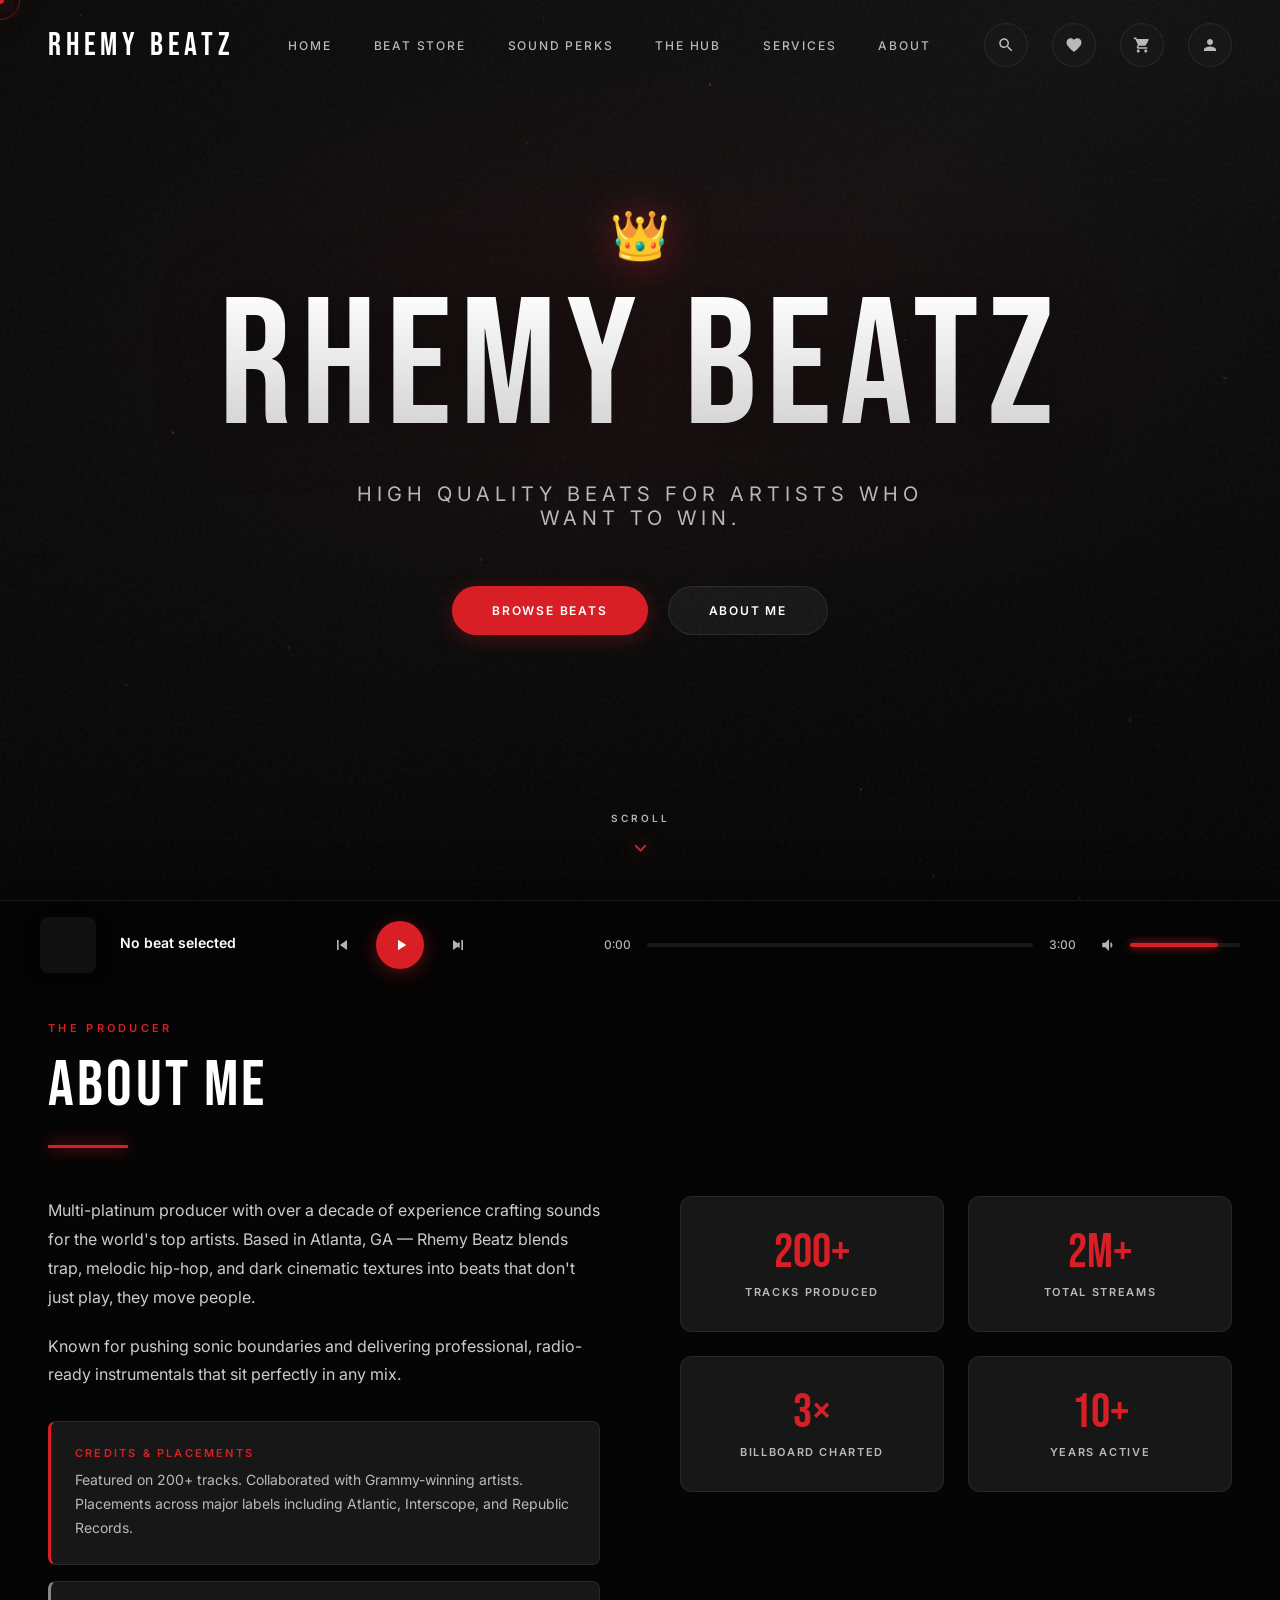
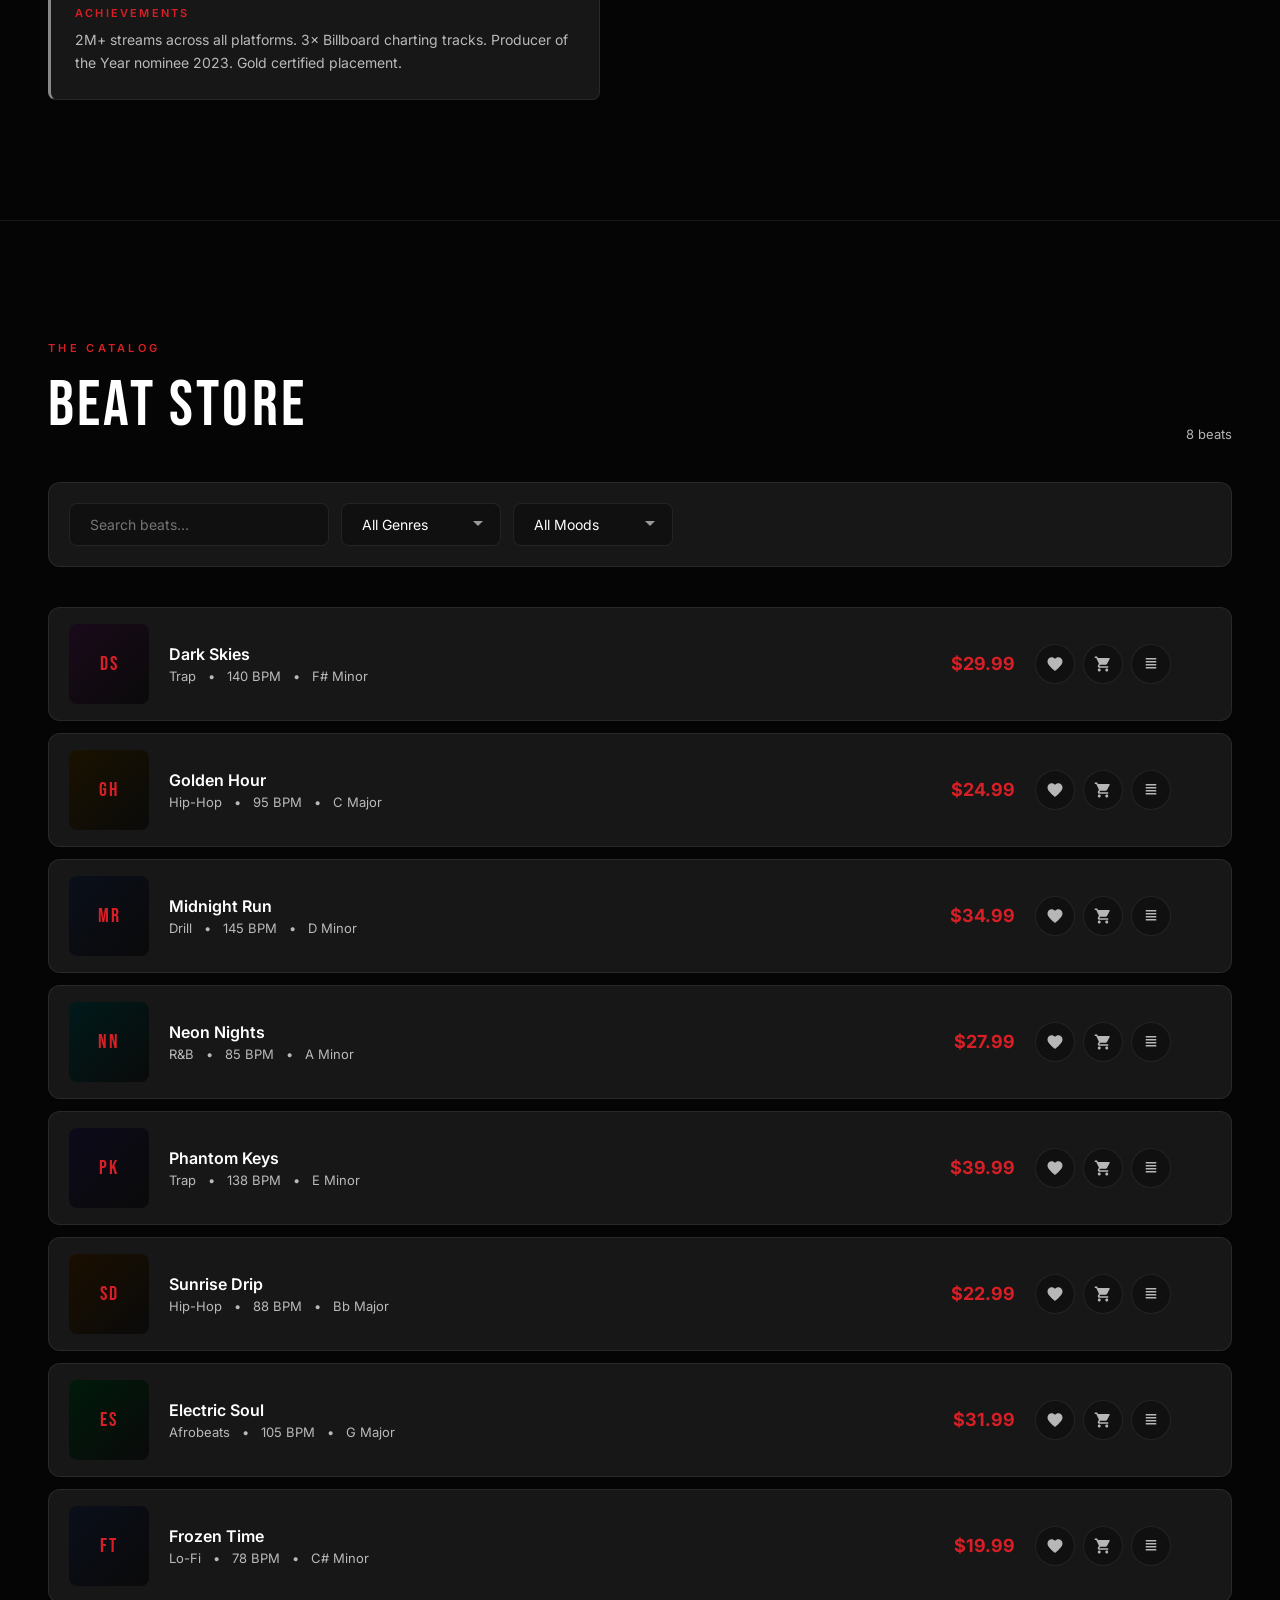
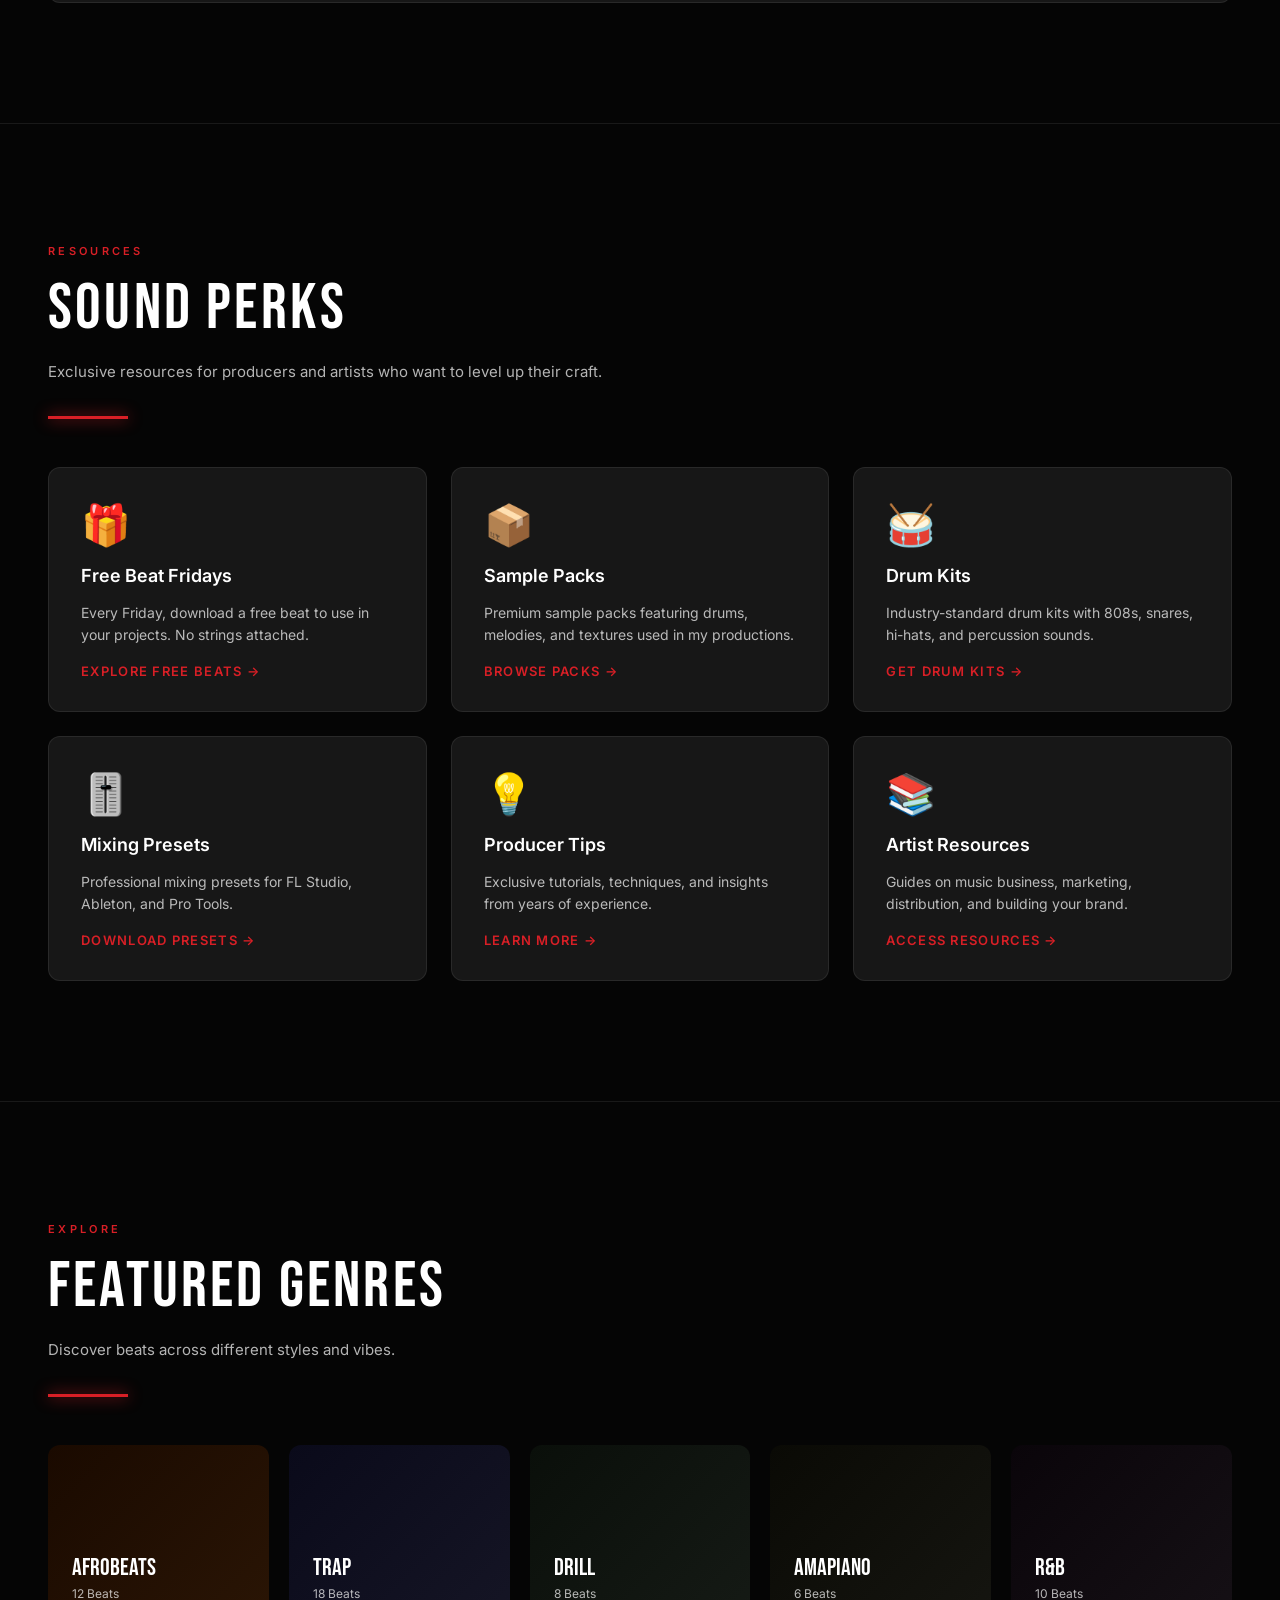
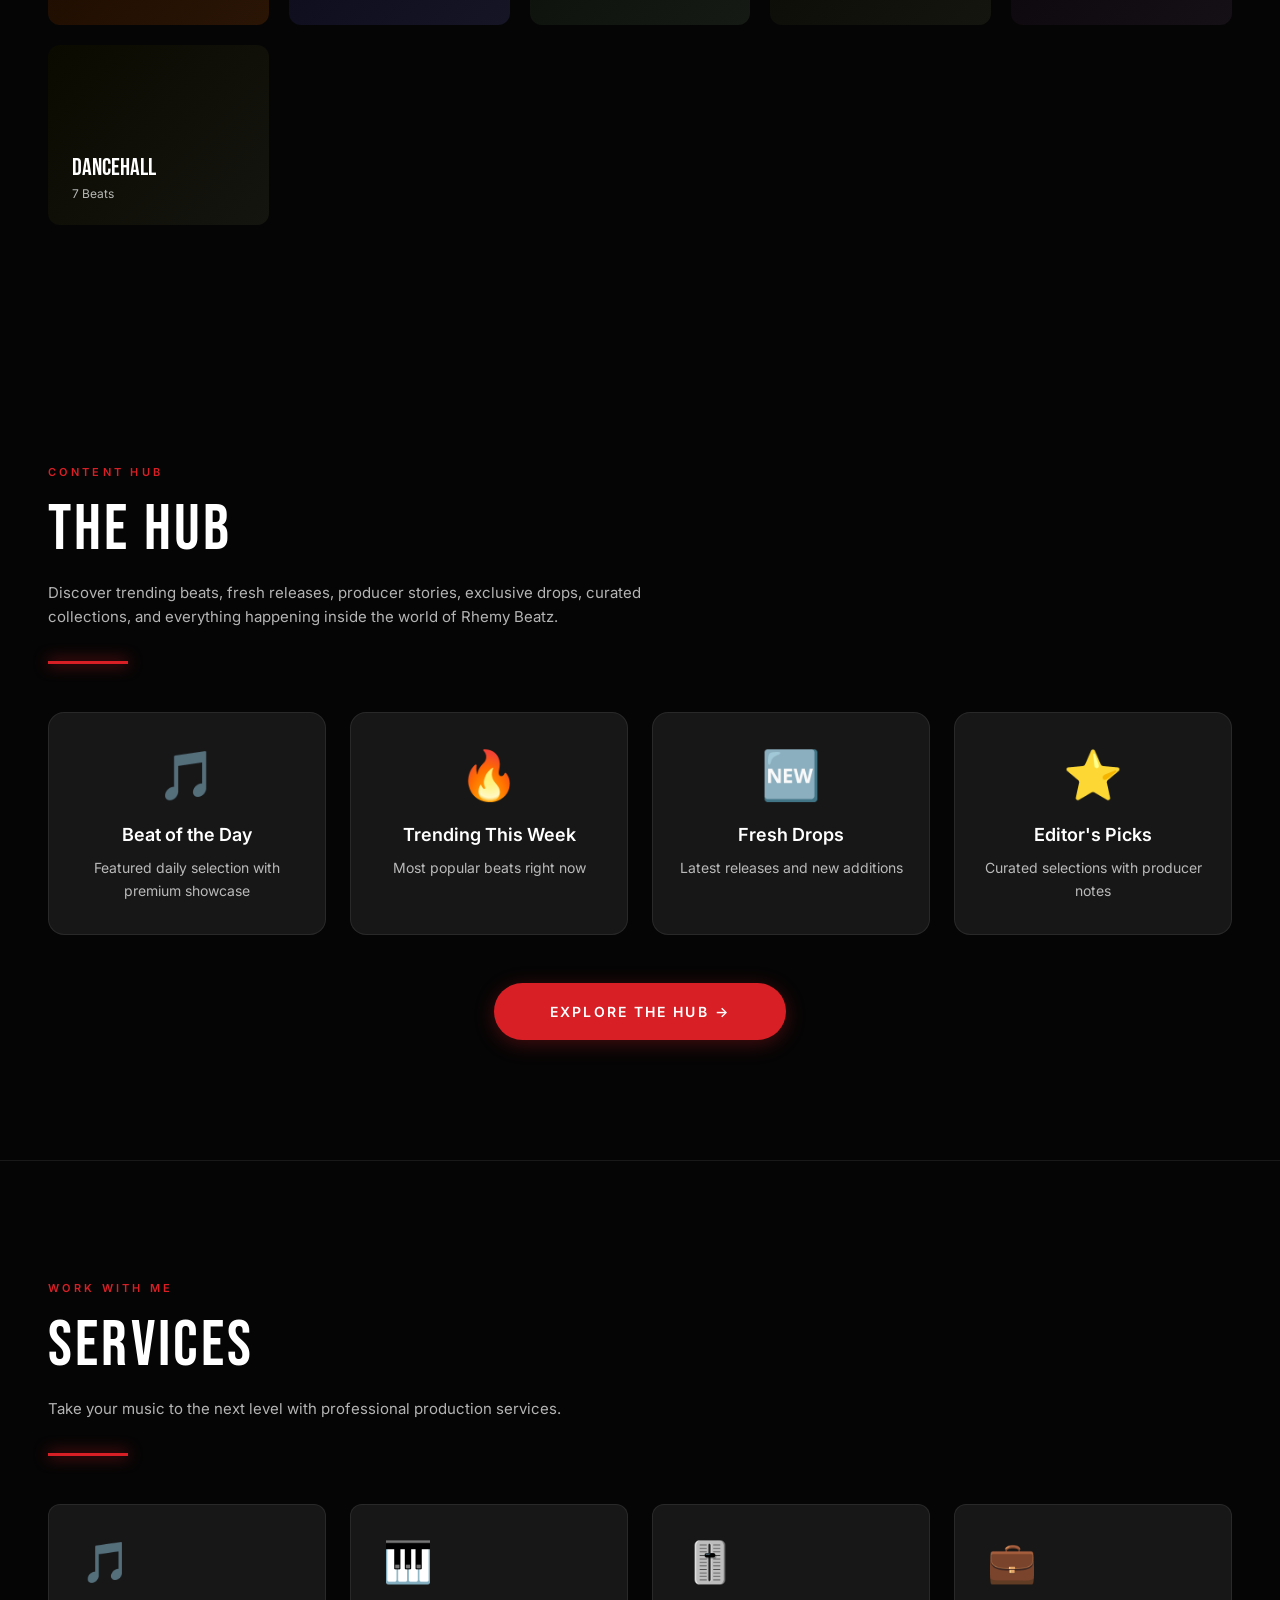
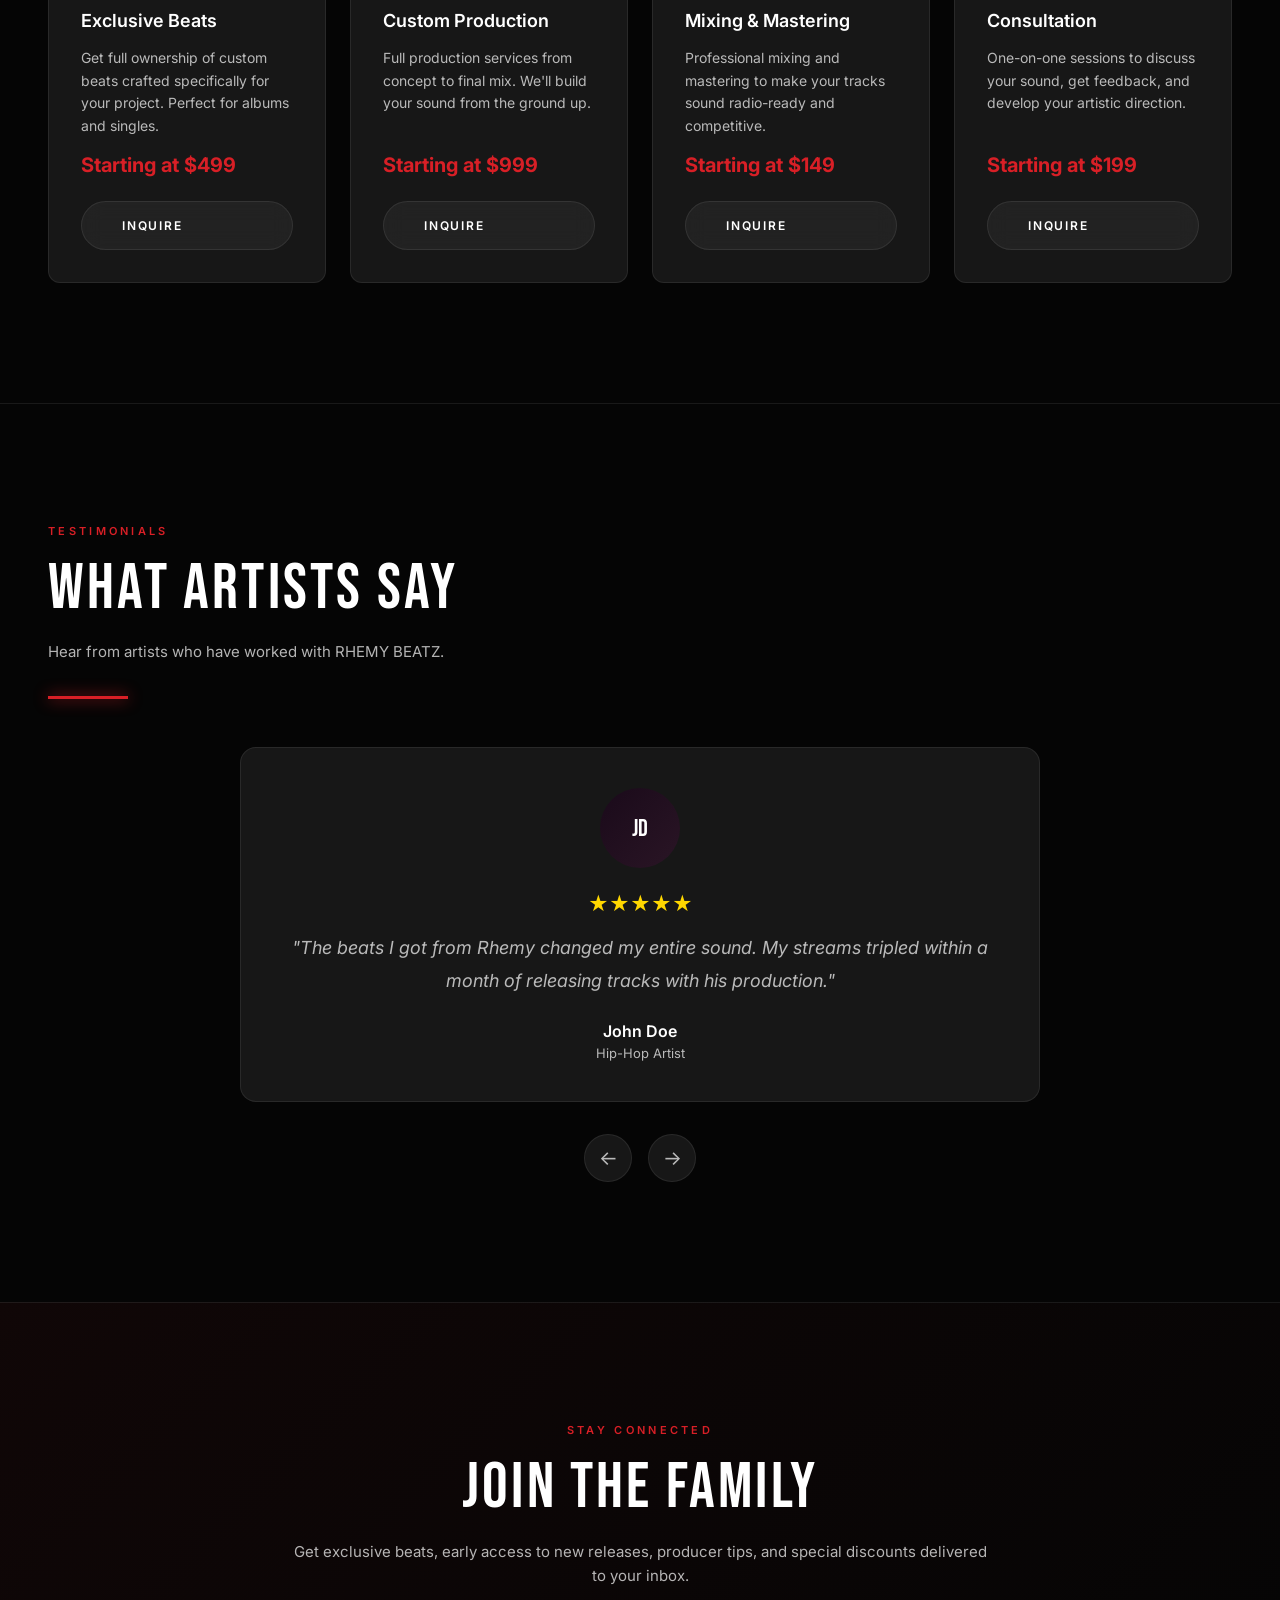
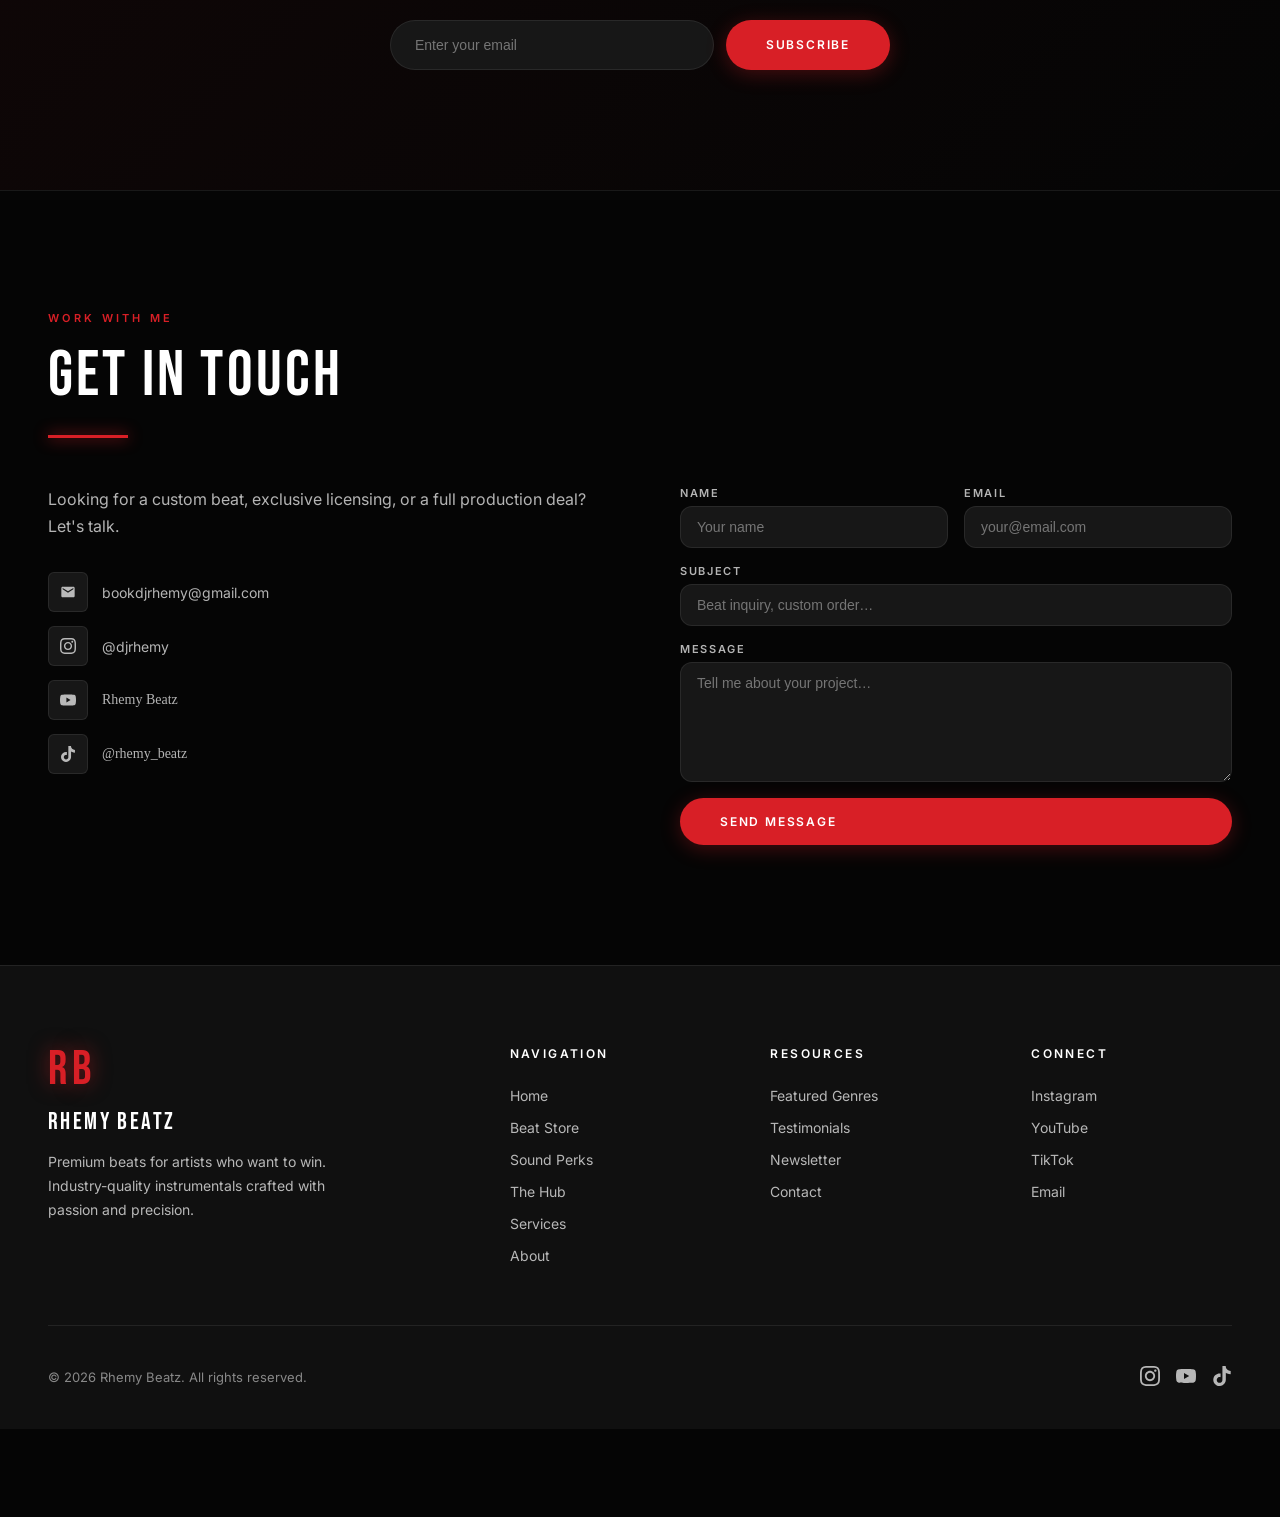
==== commit 91256134: "Fixed the fonts and branding names" ====
--- a/index.html
+++ b/index.html
@@ -39,15 +39,15 @@
     <button class="nav-action-btn" title="Search">
       <svg viewBox="0 0 24 24"><path d="M15.5 14h-.79l-.28-.27C15.41 12.59 16 11.11 16 9.5 16 5.91 13.09 3 9.5 3S3 5.91 3 9.5 5.91 16 9.5 16c1.61 0 3.09-.59 4.23-1.57l.27.28v.79l5 4.99L20.49 19l-4.99-5zm-6 0C7.01 14 5 11.99 5 9.5S7.01 5 9.5 5 14 7.01 14 9.5 11.99 14 9.5 14z"/></svg>
     </button>
-    <button class="nav-action-btn" title="Wishlist">
+    <button class="nav-action-btn" title="Wishlist" onclick="window.location.href='wishlist.html'">
       <svg viewBox="0 0 24 24"><path d="M12 21.35l-1.45-1.32C5.4 15.36 2 12.28 2 8.5 2 5.42 4.42 3 7.5 3c1.74 0 3.41.81 4.5 2.09C13.09 3.81 14.76 3 16.5 3 19.58 3 22 5.42 22 8.5c0 3.78-3.4 6.86-8.55 11.54L12 21.35z"/></svg>
     </button>
     <button class="nav-action-btn" title="Cart">
       <svg viewBox="0 0 24 24"><path d="M7 18c-1.1 0-1.99.9-1.99 2S5.9 22 7 22s2-.9 2-2-.9-2-2-2zM1 2v2h2l3.6 7.59-1.35 2.45c-.16.28-.25.61-.25.96 0 1.1.9 2 2 2h12v-2H7.42c-.14 0-.25-.11-.25-.25l.03-.12.9-1.63h7.45c.75 0 1.41-.41 1.75-1.03l3.58-6.49c.08-.14.12-.31.12-.48 0-.55-.45-1-1-1H5.21l-.94-2H1zm16 16c-1.1 0-1.99.9-1.99 2s.89 2 1.99 2 2-.9 2-2-.9-2-2-2z"/></svg>
     </button>
-    <button class="nav-action-btn" title="Login">
+    <a href="signup.html" class="nav-action-btn" title="Profile">
       <svg viewBox="0 0 24 24"><path d="M12 12c2.21 0 4-1.79 4-4s-1.79-4-4-4-4 1.79-4 4 1.79 4 4 4zm0 2c-2.67 0-8 1.34-8 4v2h16v-2c0-2.66-5.33-4-8-4z"/></svg>
-    </button>
+    </a>
     <button class="mobile-menu-btn" id="mobile-menu-btn" aria-label="Open menu" aria-expanded="false">
       <span class="hamburger-line"></span>
       <span class="hamburger-line"></span>
@@ -78,21 +78,21 @@
       </nav>
       <div class="mobile-menu-divider"></div>
       <div class="mobile-menu-actions">
-        <a href="#" class="mobile-menu-action" data-delay="300">
+        <a href="#" class="mobile-menu-action" data-delay="350">
           <svg viewBox="0 0 24 24"><path d="M15.5 14h-.79l-.28-.27C15.41 12.59 16 11.11 16 9.5 16 5.91 13.09 3 9.5 3S3 5.91 3 9.5 5.91 16 9.5 16c1.61 0 3.09-.59 4.23-1.57l.27.28v.79l5 4.99L20.49 19l-4.99-5zm-6 0C7.01 14 5 11.99 5 9.5S7.01 5 9.5 5 14 7.01 14 9.5 11.99 14 9.5 14z"/></svg>
           Search
         </a>
-        <a href="#" class="mobile-menu-action" data-delay="350">
+        <a href="wishlist.html" class="mobile-menu-action" data-delay="400">
           <svg viewBox="0 0 24 24"><path d="M12 21.35l-1.45-1.32C5.4 15.36 2 12.28 2 8.5 2 5.42 4.42 3 7.5 3c1.74 0 3.41.81 4.5 2.09C13.09 3.81 14.76 3 16.5 3 19.58 3 22 5.42 22 8.5c0 3.78-3.4 6.86-8.55 11.54L12 21.35z"/></svg>
           Wishlist
         </a>
-        <a href="#" class="mobile-menu-action" data-delay="400">
+        <a href="#" class="mobile-menu-action" data-delay="450">
           <svg viewBox="0 0 24 24"><path d="M7 18c-1.1 0-1.99.9-1.99 2S5.9 22 7 22s2-.9 2-2-.9-2-2-2zM1 2v2h2l3.6 7.59-1.35 2.45c-.16.28-.25.61-.25.96 0 1.1.9 2 2 2h12v-2H7.42c-.14 0-.25-.11-.25-.25l.03-.12.9-1.63h7.45c.75 0 1.41-.41 1.75-1.03l3.58-6.49c.08-.14.12-.31.12-.48 0-.55-.45-1-1-1H5.21l-.94-2H1zm16 16c-1.1 0-1.99.9-1.99 2s.89 2 1.99 2 2-.9 2-2-.9-2-2-2z"/></svg>
           Cart
         </a>
-        <a href="#" class="mobile-menu-action" data-delay="450">
+        <a href="signup.html" class="mobile-menu-action" data-delay="500">
           <svg viewBox="0 0 24 24"><path d="M12 12c2.21 0 4-1.79 4-4s-1.79-4-4-4-4 1.79-4 4 1.79 4 4 4zm0 2c-2.67 0-8 1.34-8 4v2h16v-2c0-2.66-5.33-4-8-4z"/></svg>
-          Login
+          Profile
         </a>
       </div>
       <div class="mobile-menu-now-playing" id="mobile-menu-now-playing">
